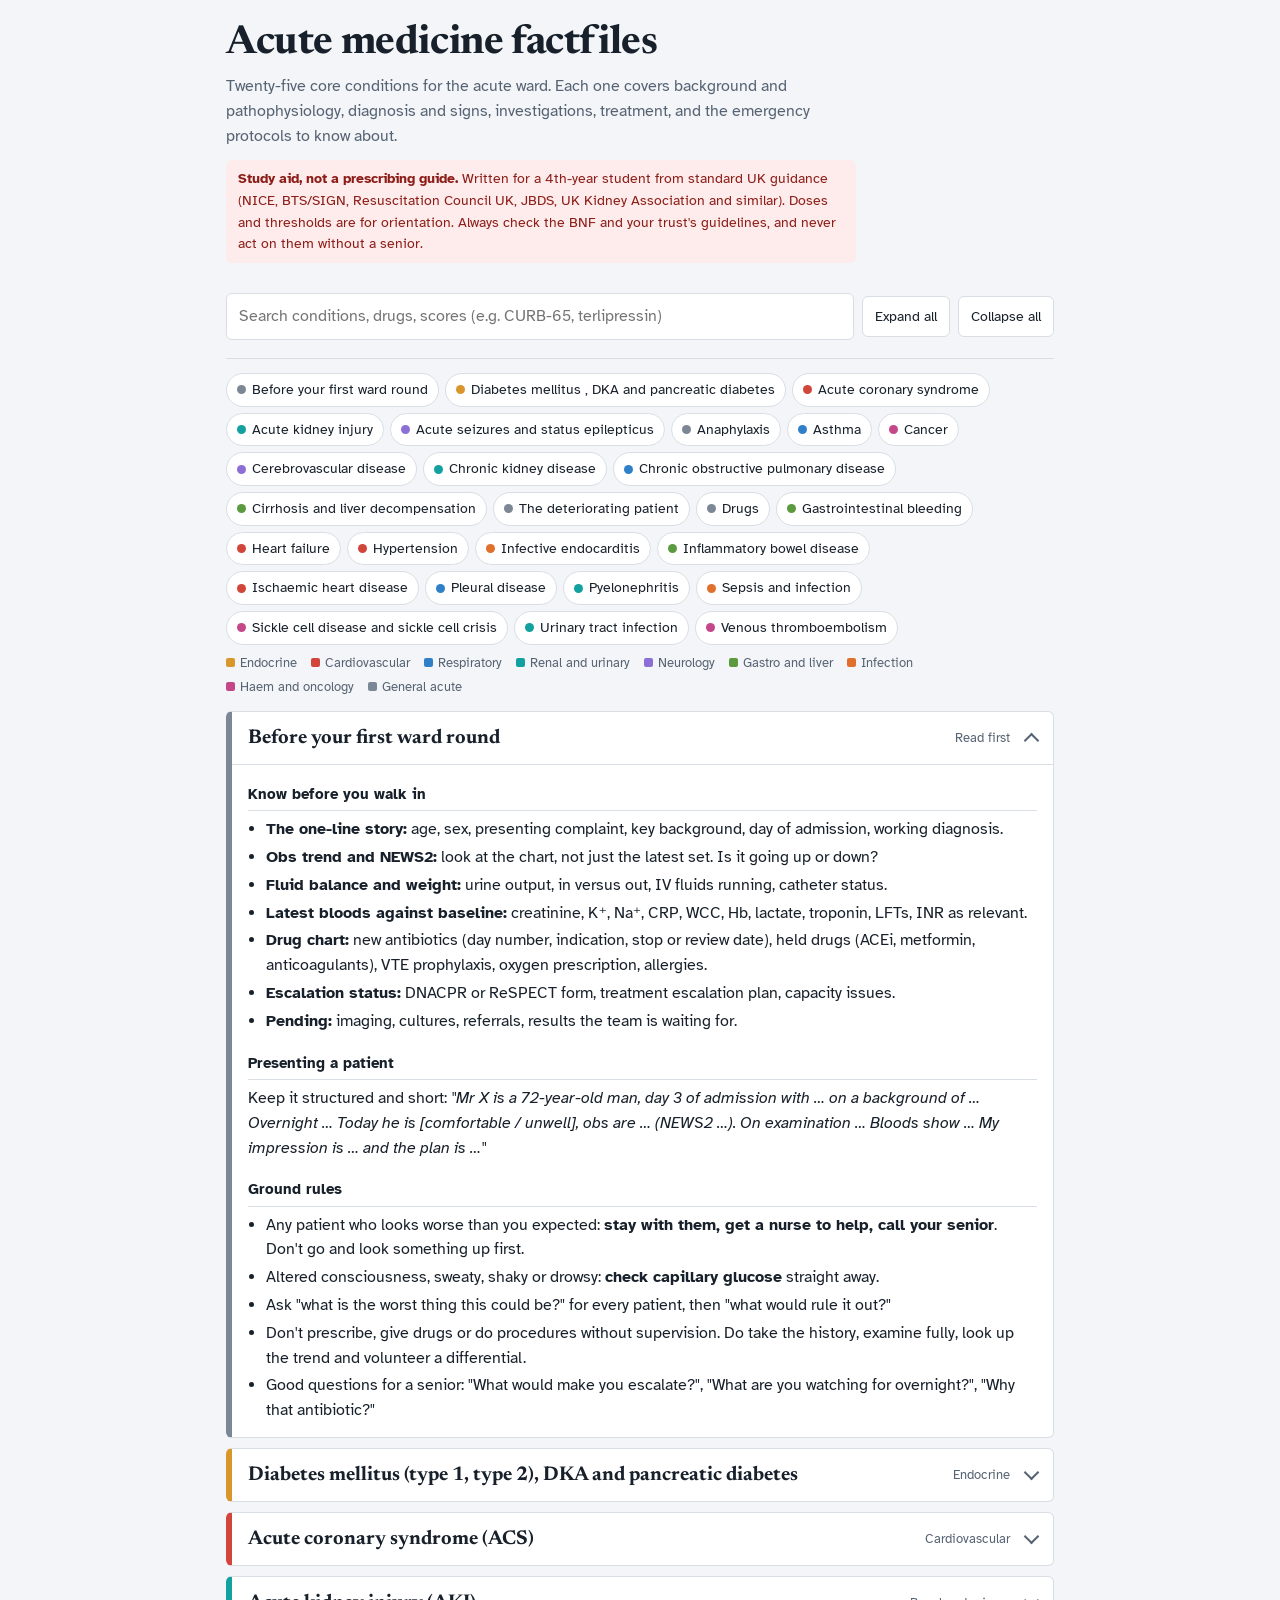
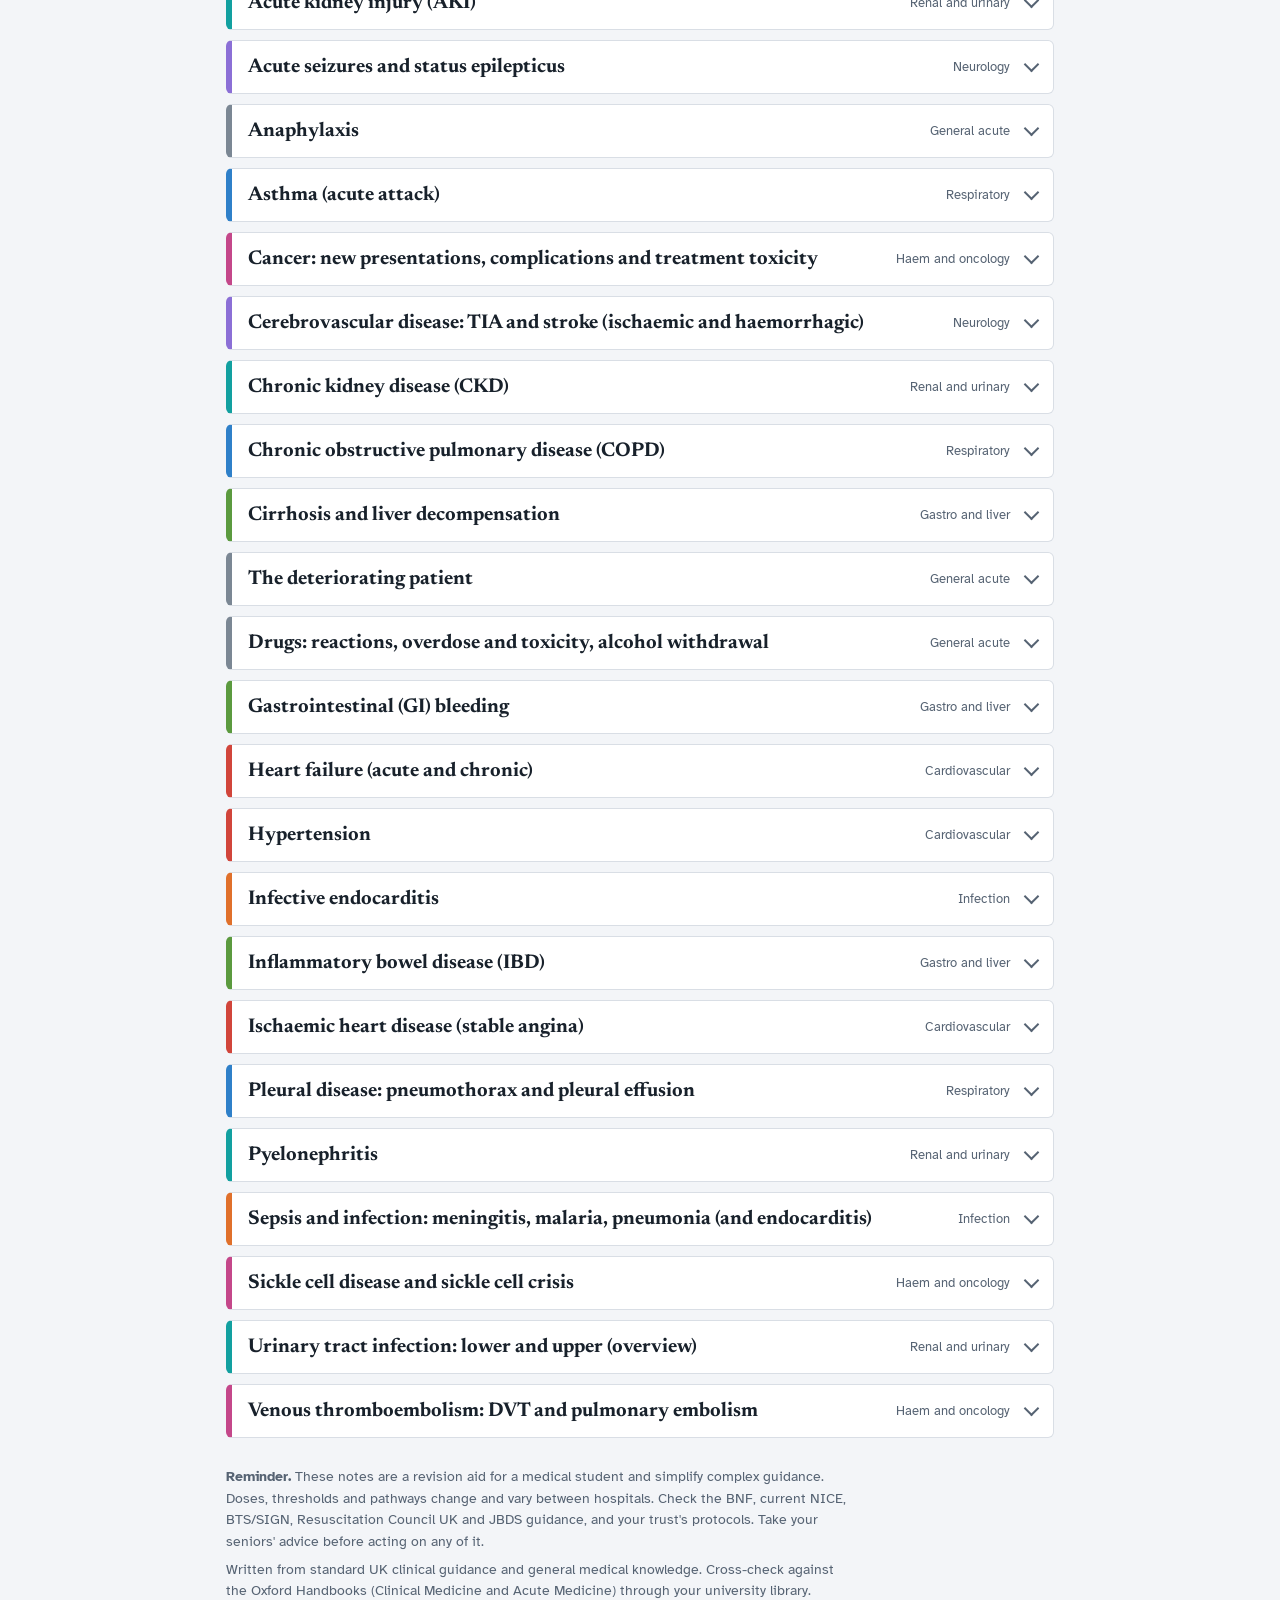
==== index.html @ 0c26d7c9 "Rename part1.html to index.html" ====
<!DOCTYPE html>
<html lang="en-GB">
<head>
<meta charset="utf-8">
<meta name="viewport" content="width=device-width, initial-scale=1, viewport-fit=cover">
<title>Acute medicine factfiles</title>
<link rel="stylesheet" href="https://fonts.googleapis.com/css2?family=Atkinson+Hyperlegible:ital,wght@0,400;0,700;1,400&family=Newsreader:opsz,wght@6..72,500;6..72,700&display=swap">
<style>
:root{
  --bg:#f3f5f8;--surface:#ffffff;--ink:#18212b;--muted:#566373;--line:#d9dee5;--accent:#1c5d99;
  --key-bg:#e9f1fa;--warn-bg:#fdeceb;--warn-ink:#8c1d18;--prot-bg:#fff3e0;--prot-line:#e3b05e;
  box-sizing:border-box;padding-top:env(safe-area-inset-top,0px);padding-bottom:env(safe-area-inset-bottom,0px);
}
@media (prefers-color-scheme: dark){
  :root:not([data-theme="light"]){
    --bg:#10161d;--surface:#18212b;--ink:#e6ebf1;--muted:#9aa8b8;--line:#2b3745;--accent:#7ab6ec;
    --key-bg:#17293b;--warn-bg:#3a1a19;--warn-ink:#f3b1ac;--prot-bg:#2f2515;--prot-line:#7a5a24;
  }
}
:root[data-theme="dark"]{
  --bg:#10161d;--surface:#18212b;--ink:#e6ebf1;--muted:#9aa8b8;--line:#2b3745;--accent:#7ab6ec;
  --key-bg:#17293b;--warn-bg:#3a1a19;--warn-ink:#f3b1ac;--prot-bg:#2f2515;--prot-line:#7a5a24;
}
html{scroll-padding-top:calc(env(safe-area-inset-top,0px) + 76px);height:100%}
*,*::before,*::after{box-sizing:inherit}
body{margin:0;min-height:100%;background:var(--bg);color:var(--ink);font-family:"Atkinson Hyperlegible",system-ui,-apple-system,"Segoe UI",Roboto,sans-serif;font-size:16px;line-height:1.55;-webkit-text-size-adjust:100%}
.wrap{max-width:860px;margin:0 auto;padding:0 16px 48px}
header.top{padding:22px 0 6px}
h1{font-family:Newsreader,Georgia,"Times New Roman",serif;font-weight:700;font-size:clamp(28px,6vw,40px);line-height:1.1;margin:0 0 8px;letter-spacing:-.01em}
.lede{color:var(--muted);margin:0 0 6px;max-width:62ch}
.disc{font-size:14px;background:var(--warn-bg);color:var(--warn-ink);border-radius:6px;padding:8px 12px;margin:12px 0 0;max-width:70ch}
.bar{position:sticky;top:env(safe-area-inset-top,0px);z-index:5;background:var(--bg);padding:10px 0;border-bottom:1px solid var(--line);margin-top:14px;display:flex;gap:8px;flex-wrap:wrap;align-items:center}
.bar input{flex:1 1 220px;min-width:0;font:inherit;padding:10px 12px;border:1px solid var(--line);border-radius:6px;background:var(--surface);color:var(--ink)}
.bar button{font:inherit;font-size:14px;padding:9px 12px;border:1px solid var(--line);border-radius:6px;background:var(--surface);color:var(--ink);cursor:pointer}
.bar button:hover{border-color:var(--accent)}
:focus-visible{outline:3px solid var(--accent);outline-offset:2px}
.count{font-size:13px;color:var(--muted);width:100%}
.index{display:flex;flex-wrap:wrap;gap:6px;margin:14px 0 8px}
.chip{display:inline-flex;align-items:center;gap:6px;font-size:14px;padding:5px 10px;border:1px solid var(--line);border-radius:999px;background:var(--surface);color:var(--ink);text-decoration:none}
.chip i{width:9px;height:9px;border-radius:50%;background:var(--c,#7b8794);flex:none}
.chip:hover{border-color:var(--c,#7b8794)}
.legend{display:flex;flex-wrap:wrap;gap:4px 14px;font-size:13px;color:var(--muted);margin:2px 0 14px}
.legend span{display:inline-flex;align-items:center;gap:5px}
.legend i{width:9px;height:9px;border-radius:2px;background:var(--c)}
.s-endo{--c:#d9962b}.s-cv{--c:#d1453b}.s-resp{--c:#2f80c9}.s-renal{--c:#12a0a0}.s-neuro{--c:#8b6fd6}.s-gi{--c:#5b9a3f}.s-inf{--c:#e0702b}.s-haem{--c:#c4478a}.s-gen{--c:#7b8794}
[hidden]{display:none!important}
details.cond{background:var(--surface);border:1px solid var(--line);border-left:6px solid var(--c,#7b8794);border-radius:6px;margin:10px 0}
details.cond>summary{cursor:pointer;list-style:none;display:flex;align-items:center;justify-content:space-between;gap:12px;padding:14px 16px}
details.cond>summary::-webkit-details-marker{display:none}
details.cond>summary::after{content:"";flex:none;width:9px;height:9px;border-right:2px solid var(--muted);border-bottom:2px solid var(--muted);transform:rotate(45deg);margin-left:4px;margin-top:-4px;transition:transform .15s}
details.cond[open]>summary::after{transform:rotate(-135deg);margin-top:4px}
.cn{font-family:Newsreader,Georgia,serif;font-weight:700;font-size:20px;line-height:1.2;flex:1}
.cs{font-size:13px;color:var(--muted);white-space:nowrap}
.cb{padding:0 16px 10px;border-top:1px solid var(--line)}
.cb h3{font-size:15px;font-weight:700;margin:18px 0 6px;padding-bottom:4px;border-bottom:1px solid var(--line)}
.cb h4{font-size:15px;font-weight:700;margin:14px 0 3px;color:var(--ink)}
.cb ul{margin:4px 0;padding-left:1.15em}
.cb li{margin:3px 0}
.cb p{margin:6px 0}
.k,.w{margin:8px 0;padding:8px 12px;border-radius:4px;font-size:15px}
.k{background:var(--key-bg);border-left:3px solid var(--accent)}
.w{background:var(--warn-bg);color:var(--warn-ink);border-left:3px solid var(--warn-ink)}
.k b,.w b{font-weight:700}
section.prot{background:var(--prot-bg);border:1px solid var(--prot-line);border-radius:6px;padding:2px 14px 10px;margin:18px 0 8px}
section.prot h3{margin-top:12px;border-bottom-color:var(--prot-line)}
.none{display:none;text-align:center;color:var(--muted);padding:30px 0}
footer{margin-top:28px;font-size:14px;color:var(--muted);max-width:70ch}
footer p{margin:6px 0}
@media (max-width:520px){.cs{display:none}.cn{font-size:18px}}
@media (prefers-reduced-motion:reduce){details.cond>summary::after{transition:none}}
@media print{.bar,.index,.legend{display:none}details.cond{break-inside:avoid-page}body{background:#fff;color:#000}}
</style>
</head>
<body>
<div class="wrap">
<header class="top">
  <h1>Acute medicine factfiles</h1>
  <p class="lede">Twenty-five core conditions for the acute ward. Each one covers background and pathophysiology, diagnosis and signs, investigations, treatment, and the emergency protocols to know about.</p>
  <p class="disc"><b>Study aid, not a prescribing guide.</b> Written for a 4th-year student from standard UK guidance (NICE, BTS/SIGN, Resuscitation Council UK, JBDS, UK Kidney Association and similar). Doses and thresholds are for orientation. Always check the BNF and your trust's guidelines, and never act on them without a senior.</p>
</header>

<div class="bar" role="search">
  <input id="q" type="search" placeholder="Search conditions, drugs, scores (e.g. CURB-65, terlipressin)" aria-label="Search factfiles">
  <button id="openAll" type="button">Expand all</button>
  <button id="closeAll" type="button">Collapse all</button>
  <div class="count" id="count" aria-live="polite"></div>
</div>

<nav class="index" id="index" aria-label="Jump to a condition"></nav>
<div class="legend" aria-hidden="true">
  <span class="s-endo"><i></i>Endocrine</span><span class="s-cv"><i></i>Cardiovascular</span><span class="s-resp"><i></i>Respiratory</span><span class="s-renal"><i></i>Renal and urinary</span><span class="s-neuro"><i></i>Neurology</span><span class="s-gi"><i></i>Gastro and liver</span><span class="s-inf"><i></i>Infection</span><span class="s-haem"><i></i>Haem and oncology</span><span class="s-gen"><i></i>General acute</span>
</div>

<main id="main">

<!-- ============ WARD ROUND ESSENTIALS ============ -->
<details class="cond s-gen" id="essentials" open>
<summary><span class="cn">Before your first ward round</span><span class="cs">Read first</span></summary>
<div class="cb">
<h3>Know before you walk in</h3>
<ul>
<li><b>The one-line story:</b> age, sex, presenting complaint, key background, day of admission, working diagnosis.</li>
<li><b>Obs trend and NEWS2:</b> look at the chart, not just the latest set. Is it going up or down?</li>
<li><b>Fluid balance and weight:</b> urine output, in versus out, IV fluids running, catheter status.</li>
<li><b>Latest bloods against baseline:</b> creatinine, K⁺, Na⁺, CRP, WCC, Hb, lactate, troponin, LFTs, INR as relevant.</li>
<li><b>Drug chart:</b> new antibiotics (day number, indication, stop or review date), held drugs (ACEi, metformin, anticoagulants), VTE prophylaxis, oxygen prescription, allergies.</li>
<li><b>Escalation status:</b> DNACPR or ReSPECT form, treatment escalation plan, capacity issues.</li>
<li><b>Pending:</b> imaging, cultures, referrals, results the team is waiting for.</li>
</ul>
<h3>Presenting a patient</h3>
<p>Keep it structured and short: <i>"Mr X is a 72-year-old man, day 3 of admission with … on a background of … Overnight … Today he is [comfortable / unwell], obs are … (NEWS2 …). On examination … Bloods show … My impression is … and the plan is …"</i></p>
<h3>Ground rules</h3>
<ul>
<li>Any patient who looks worse than you expected: <b>stay with them, get a nurse to help, call your senior</b>. Don't go and look something up first.</li>
<li>Altered consciousness, sweaty, shaky or drowsy: <b>check capillary glucose</b> straight away.</li>
<li>Ask "what is the worst thing this could be?" for every patient, then "what would rule it out?"</li>
<li>Don't prescribe, give drugs or do procedures without supervision. Do take the history, examine fully, look up the trend and volunteer a differential.</li>
<li>Good questions for a senior: "What would make you escalate?", "What are you watching for overnight?", "Why that antibiotic?"</li>
</ul>
</div>
</details>

<!-- ============ 1. DIABETES ============ -->
<details class="cond s-endo" id="diabetes" data-k="type 1 type 2 dka hhs hypoglycaemia pancreatic type 3c insulin ketones">
<summary><span class="cn">Diabetes mellitus (type 1, type 2), DKA and pancreatic diabetes</span><span class="cs">Endocrine</span></summary>
<div class="cb">

<section>
<h3>Background and pathophysiology</h3>
<ul>
<li><b>Type 1 (T1DM):</b> autoimmune destruction of pancreatic β-cells (anti-GAD, IA-2, ZnT8 antibodies) leading to absolute insulin deficiency. Usually younger, lean, rapid onset. Needs insulin for life. Without insulin, unrestrained lipolysis leads to ketogenesis.</li>
<li><b>Type 2 (T2DM):</b> insulin resistance plus progressive relative β-cell failure. Risk factors: obesity, age, family history, South Asian, Black African-Caribbean and Middle Eastern ethnicity, gestational diabetes, PCOS.</li>
<li><b>Pancreatic (type 3c) diabetes:</b> loss of islet cells after chronic pancreatitis, pancreatic cancer or pancreatectomy, cystic fibrosis, haemochromatosis. Both <b>insulin and glucagon</b> are lost, so it is brittle with a high risk of hypoglycaemia. Exocrine failure is common (steatorrhoea, weight loss, needs pancreatic enzyme replacement such as Creon).</li>
<li>Other causes: steroids, Cushing's, acromegaly, thiazides, antipsychotics, checkpoint inhibitors (autoimmune diabetes and DKA).</li>
<li><b>DKA:</b> insulin deficiency with counter-regulatory hormone excess leads to hyperglycaemia, ketone production, osmotic diuresis, dehydration and metabolic acidosis. Total body K⁺ is depleted even if the measured K⁺ is normal or high.</li>
<li><b>HHS:</b> severe hyperglycaemia and dehydration with enough insulin to suppress ketosis. Older T2DM patients, developing over days, high mortality.</li>
<li>Complications: micro- (retinopathy, nephropathy, neuropathy) and macrovascular (IHD, stroke, PAD). Diabetic foot disease is a major cause of admission.</li>
</ul>
</section>

<section>
<h3>Diagnosis and clinical signs</h3>
<div class="k"><b>Diagnostic criteria:</b> symptoms plus random glucose ≥11.1 mmol/L, or fasting ≥7.0, or HbA1c ≥48 mmol/mol (6.5%). If asymptomatic, confirm with a second test. HbA1c is unreliable with anaemia, haemoglobinopathy, recent transfusion, pancreatic disease and rapid-onset T1DM.</div>
<ul>
<li>Classic symptoms: polyuria, polydipsia, weight loss, fatigue, blurred vision, recurrent infections (thrush, skin).</li>
<li><b>DKA:</b> vomiting, abdominal pain (can mimic an acute abdomen), Kussmaul breathing (deep, rapid), acetone breath, dehydration (dry mucosa, tachycardia, hypotension), drowsiness. Precipitants: infection, missed insulin, new diagnosis, MI, pancreatitis, steroids, <b>SGLT2 inhibitors (euglycaemic DKA, glucose may be under 14)</b>.</li>
<li><b>DKA diagnosis (JBDS):</b> all three of glucose &gt;11 mmol/L or known diabetes, ketones ≥3.0 mmol/L (or urine ketones 2+), and venous pH &lt;7.3 or bicarbonate &lt;15 mmol/L.</li>
<li><b>Severe DKA</b> (needs senior or critical care input): ketones &gt;6, pH &lt;7.0, bicarbonate &lt;5, K⁺ &lt;3.5, GCS &lt;12, SBP &lt;90, HR &gt;100 or &lt;60, anion gap &gt;16.</li>
<li><b>HHS:</b> glucose ≥30 mmol/L, osmolality ≥320 mosm/kg, hypovolaemia, ketones &lt;3, pH &gt;7.3 and bicarbonate &gt;15.</li>
<li><b>Hypoglycaemia:</b> glucose &lt;4 mmol/L. Sweating, tremor, palpitations, hunger, confusion, seizure, coma. Ask about sulfonylureas and insulin, missed meals, alcohol, renal failure.</li>
</ul>
</section>

<section>
<h3>Investigations</h3>
<ul>
<li>Capillary glucose <b>and</b> capillary ketones (beta-hydroxybutyrate).</li>
<li><b>Venous blood gas:</b> pH, bicarbonate, K⁺, lactate. Calculate the anion gap: (Na⁺ + K⁺) − (Cl⁻ + HCO₃⁻).</li>
<li>U&amp;E (AKI is common), plasma osmolality, FBC, CRP, blood and urine cultures, urinalysis, CXR.</li>
<li>ECG (hypo- or hyperkalaemia, MI as the trigger), troponin, lipase or amylase if abdominal pain, pregnancy test.</li>
<li>HbA1c, lipids, urine ACR, foot check, retinal screening status once well.</li>
<li>New T1DM: islet autoantibodies and C-peptide if the type is unclear. Pancreatic diabetes: CT or MRI pancreas, faecal elastase.</li>
</ul>
</section>

<section>
<h3>Treatment</h3>
<h4>DKA (JBDS 2021 principles, follow the local integrated care pathway)</h4>
<ul>
<li><b>Fluids:</b> 0.9% NaCl 1 L over 1 h (500 mL bolus first if SBP &lt;90, and think sepsis or another cause). Then 1 L over 2 h twice, 1 L over 4 h twice, 1 L over 6 h. Add K⁺ per the potassium rule below and adjust for heart failure, the elderly and the young.</li>
<li><b>Fixed-rate IV insulin infusion (FRIII) 0.1 units/kg/h</b>, started at the same time as fluids. Continue the patient's long-acting (basal) insulin alongside it.</li>
<li><b>Potassium:</b> K⁺ &gt;5.5: none. 3.5–5.5: 40 mmol/L in each bag. &lt;3.5: senior review and extra K⁺ (insulin will drop it further).</li>
<li>Add <b>10% glucose at 125 mL/h</b> when glucose &lt;14 mmol/L and continue insulin.</li>
<li>Monitor hourly capillary glucose and ketones, VBG at 60 min, 2 h, then 2-hourly. <b>Targets:</b> ketones fall ≥0.5 mmol/L/h, bicarbonate rise ≥3 mmol/L/h, glucose fall ≥3 mmol/L/h. If not met, check the insulin pump, cannula and fluids, and consider raising the insulin rate.</li>
<li><b>Resolved when</b> ketones &lt;0.6 and pH &gt;7.3. Then switch to subcutaneous insulin when eating and drinking (stop the infusion 30–60 min after the first SC dose).</li>
<li>Bicarbonate is not routinely given. Give LMWH prophylaxis. Treat the trigger. Diabetes specialist team review before discharge. Stop SGLT2 inhibitors.</li>
<li><b>Complications:</b> hypokalaemia, hypoglycaemia, cerebral oedema (mainly children and young people), ARDS, VTE, fluid overload.</li>
</ul>
<h4>HHS</h4>
<ul>
<li>Slow and careful. IV 0.9% NaCl to restore volume, aiming for a glucose fall of ≤5 mmol/L/h and Na⁺ fall not too rapid (cerebral oedema and osmotic demyelination risk).</li>
<li>Start low-dose FRIII (0.05 units/kg/h) only if glucose is not falling with fluids, or if ketonaemia is present.</li>
<li><b>LMWH for everyone</b> (high thrombosis risk). Daily foot check. Treat precipitants (infection, MI, stroke).</li>
</ul>
<h4>Hypoglycaemia</h4>
<ul>
<li>Conscious and able to swallow: 15–20 g fast-acting carbohydrate (150–200 mL fruit juice, glucose tablets), recheck in 10–15 min and repeat, then a long-acting carbohydrate snack.</li>
<li>Unconscious or unable to swallow: <b>IV 10% glucose 150–200 mL over 15 min</b> (or 20% glucose 75–100 mL), or <b>IM glucagon 1 mg</b> if no IV access. Glucagon works poorly in alcohol excess, liver disease and starvation, and after sulfonylureas.</li>
<li>Sulfonylurea hypoglycaemia can recur for days. Observe and consider octreotide with specialist advice.</li>
</ul>
<h4>Chronic and inpatient management</h4>
<ul>
<li><b>T1DM:</b> basal-bolus insulin. <b>T2DM:</b> metformin first line, then add SGLT2 inhibitor (especially with CVD, HF or CKD), DPP-4 inhibitor, GLP-1 agonist, sulfonylurea or pioglitazone. Cardiorenal-protective agents are prioritised.</li>
<li><b>Never omit basal insulin in T1DM inpatients.</b> If nil by mouth or unwell, use a variable-rate IV insulin infusion (VRIII) with glucose and K⁺.</li>
<li>Hold metformin in AKI, sepsis and after IV contrast (lactic acidosis risk). Sick-day rules: stop SGLT2i, metformin, ACEi/ARB and diuretics when acutely unwell and dehydrated.</li>
<li><b>Pancreatic diabetes:</b> low-dose insulin with caution, pancreatic enzyme replacement, and avoid alcohol.</li>
</ul>
</section>

<section class="prot">
<h3>Emergency protocols and red flags</h3>
<ul>
<li><b>JBDS DKA guideline</b> (adults) and the local DKA integrated care pathway. <b>JBDS HHS</b> and <b>hypoglycaemia</b> guidelines. <b>VRIII</b> pathway for surgical and NBM patients.</li>
<li>ABCDE assessment, NEWS2 and Sepsis Six if infection is the trigger.</li>
<li>Escalate: severe DKA, GCS &lt;12, K⁺ outside 3.5–5.5 on presentation, pregnancy, HHS, or failure to respond (refer to critical care or the diabetes team).</li>
<li>Newly diagnosed T1DM or any DKA needs a diabetes specialist team referral before discharge.</li>
<li>DVLA: hypoglycaemia awareness and insulin treatment have driving implications.</li>
</ul>
</section>

</div>
</details>

<!-- ============ 2. ACS ============ -->
<details class="cond s-cv" id="acs" data-k="stemi nstemi unstable angina troponin ecg pci fibrinolysis grace">
<summary><span class="cn">Acute coronary syndrome (ACS)</span><span class="cs">Cardiovascular</span></summary>
<div class="cb">

<section>
<h3>Background and pathophysiology</h3>
<ul>
<li>Umbrella term for <b>STEMI</b>, <b>NSTEMI</b> and <b>unstable angina</b>. Usually atherosclerotic plaque rupture or erosion with platelet aggregation and thrombus (type 1 MI). Type 2 MI is supply–demand mismatch (sepsis, anaemia, tachyarrhythmia, hypotension).</li>
<li>STEMI: complete coronary occlusion causing transmural infarction. NSTEMI: partial or transient occlusion, troponin rises. Unstable angina: ischaemia without troponin rise.</li>
<li>Risk factors: smoking, hypertension, diabetes, hyperlipidaemia, family history, CKD, obesity, cocaine (spasm and thrombosis).</li>
</ul>
</section>

<section>
<h3>Diagnosis and clinical signs</h3>
<ul>
<li>Central, crushing or heavy chest pain, lasting &gt;20 min, radiating to jaw or left arm, with sweating, nausea and breathlessness. <b>Atypical or silent presentations</b> are common in older people, women and diabetics (dyspnoea, fatigue, epigastric pain, syncope).</li>
<li>Signs: pallor, sweating, tachy- or bradycardia, new murmur (papillary muscle rupture, mitral regurgitation), S3, crackles (heart failure), hypotension and cool peripheries (cardiogenic shock).</li>
<li><b>STEMI on ECG:</b> new ST elevation at the J point in two contiguous leads (roughly ≥1 mm in most leads, ≥2 mm in V2–V3 in men ≥40, ≥1.5 mm in V2–V3 in women). Posterior MI: ST depression V1–V3 with tall R waves, confirm with V7–V9. Also consider hyperacute T waves, de Winter and Wellens patterns.</li>
<li><b>NSTEMI/UA:</b> ST depression, T-wave inversion or a normal ECG. Diagnosis by a rise and fall in high-sensitivity troponin above the 99th percentile.</li>
<li>Territories: II, III, aVF = inferior (RCA, may involve right ventricle, check V4R); V1–V4 = anterior (LAD); I, aVL, V5–V6 = lateral (LAD or circumflex).</li>
<li>Differentials: PE, aortic dissection, pericarditis, myocarditis, pneumothorax, oesophageal spasm or reflux, Takotsubo, musculoskeletal.</li>
</ul>
</section>

<section>
<h3>Investigations</h3>
<ul>
<li><b>12-lead ECG within 10 minutes</b> of arrival, repeat if pain recurs or changes.</li>
<li><b>High-sensitivity troponin</b> on arrival and repeat per local pathway (NICE: at 3 h, or a rapid 0/1–3 h algorithm). A very low value at presentation more than 3 h after pain onset can rule out MI. Troponin can be raised in PE, sepsis, renal failure, myocarditis and HF, so interpret in context.</li>
<li>FBC, U&amp;E, glucose, HbA1c, lipids, LFTs, coagulation, CRP, TFTs as indicated.</li>
<li>CXR (heart failure, alternative causes), bedside <b>echocardiogram</b> (wall motion, LVEF, mechanical complications).</li>
<li>Risk score: <b>GRACE</b> (6-month mortality &gt;3% is higher risk). TIMI is an alternative. Assess bleeding risk (ORBIT, CRUSADE).</li>
<li>Coronary angiography ± PCI or CABG.</li>
</ul>
</section>

<section>
<h3>Treatment</h3>
<ul>
<li>Immediate: resuscitation area, monitoring, IV access, <b>aspirin 300 mg</b> chewed. Oxygen only if SpO₂ &lt;94% (target 94–98%). Sublingual or IV <b>GTN</b> for ongoing pain (avoid if hypotensive, right ventricular infarct, or recent PDE-5 inhibitor). IV opioid only for severe pain (may slow absorption of oral antiplatelets).</li>
<li><b>STEMI:</b> emergency reperfusion. <b>Primary PCI</b> if presenting within 12 h and PCI can be delivered within 120 minutes of the time fibrinolysis could have been given. Second antiplatelet (ticagrelor 180 mg, prasugrel or clopidogrel) plus heparin. If PCI cannot be achieved in time: <b>fibrinolysis</b> (e.g. tenecteplase) with an antithrombin, repeat ECG at 60–90 min, rescue PCI if ST elevation has not resolved by ≥50%.</li>
<li><b>NSTEMI/UA:</b> aspirin 300 mg, ticagrelor 180 mg (clopidogrel if high bleeding risk or on an anticoagulant), <b>fondaparinux 2.5 mg SC daily</b> (UFH if angiography imminent or eGFR &lt;20). Angiography within 24–72 h based on risk (immediate if haemodynamically unstable, refractory pain, life-threatening arrhythmia).</li>
<li><b>Secondary prevention:</b> dual antiplatelets for up to 12 months, β-blocker, ACE inhibitor (or ARB), high-intensity statin (atorvastatin 80 mg), MRA if LVEF ≤40% with HF or diabetes, cardiac rehabilitation, smoking cessation, glycaemic and BP control.</li>
<li><b>Complications:</b> VF/VT, AV block (inferior MI), acute heart failure and cardiogenic shock, papillary muscle rupture, VSD, free-wall rupture, pericarditis and Dressler's syndrome, LV aneurysm and thrombus.</li>
<li>Driving (DVLA, car): 1 week if treated by successful angioplasty, otherwise 4 weeks. Check the current rules.</li>
</ul>
</section>

<section class="prot">
<h3>Emergency protocols and red flags</h3>
<ul>
<li><b>Local STEMI pathway</b> (call the cath lab or primary PCI centre early). <b>NSTEMI/ACS pathway</b> (NICE CG95 / NG185).</li>
<li><b>ALS algorithm</b> for VF/VT or cardiac arrest. <b>Bradycardia</b> and <b>tachycardia</b> algorithms for arrhythmia complications. Consider temporary pacing in high-grade AV block.</li>
<li><b>Cardiogenic shock:</b> urgent senior and critical care input, echo, consider mechanical support.</li>
<li>New hypotension or a new murmur after MI: think mechanical complication, urgent echo and cardiothoracic referral.</li>
</ul>
</section>

</div>
</details>

<!-- ============ 3. AKI ============ -->
<details class="cond s-renal" id="aki" data-k="acute kidney injury kdigo hyperkalaemia atn rrt dialysis creatinine oliguria">
<summary><span class="cn">Acute kidney injury (AKI)</span><span class="cs">Renal and urinary</span></summary>
<div class="cb">

<section>
<h3>Background and pathophysiology</h3>
<div class="k"><b>KDIGO definition:</b> creatinine rise ≥26 µmol/L within 48 h, or ≥1.5× baseline within 7 days, or urine output &lt;0.5 mL/kg/h for &gt;6 h. Stage 1 = 1.5–1.9× baseline, stage 2 = 2–2.9×, stage 3 = ≥3× or creatinine &gt;354 µmol/L or need for RRT.</div>
<ul>
<li><b>Pre-renal (most common):</b> hypovolaemia (bleeding, GI losses, poor intake), sepsis, heart failure, liver failure (hepatorenal), drugs reducing renal perfusion (NSAIDs, ACEi/ARB, diuretics).</li>
<li><b>Intrinsic:</b> acute tubular necrosis (prolonged ischaemia or toxins: aminoglycosides, contrast), acute interstitial nephritis (PPIs, antibiotics, NSAIDs), glomerulonephritis and vasculitis, rhabdomyolysis, myeloma, haemolytic uraemic syndrome.</li>
<li><b>Post-renal:</b> obstruction (BPH, stones, pelvic or bladder tumour, blocked catheter, retroperitoneal fibrosis).</li>
<li>Unresolved pre-renal injury becomes ATN. Risk factors: age, CKD, diabetes, heart failure, liver disease, nephrotoxic drugs.</li>
</ul>
</section>

<section>
<h3>Diagnosis and clinical signs</h3>
<ul>
<li>Often asymptomatic, picked up on bloods (and the hospital AKI e-alert). Ask about fluid intake, vomiting or diarrhoea, urine output, LUTS, new drugs (NSAIDs, antibiotics, contrast), rash, joint pain, haematuria.</li>
<li><b>Volume status:</b> postural drop, dry mucosa, reduced skin turgor, low JVP, tachycardia (hypovolaemia) versus raised JVP, oedema, crackles (overload).</li>
<li>Palpable bladder or enlarged prostate (obstruction). Rash, purpura, arthritis (vasculitis or SLE). Uraemic signs: pericardial rub, asterixis, confusion, nausea, pruritus.</li>
<li>Check for sepsis and consider hepatorenal syndrome in a patient with cirrhosis.</li>
</ul>
</section>

<section>
<h3>Investigations</h3>
<ul>
<li><b>U&amp;E and creatinine</b> compared with baseline, K⁺, bicarbonate, urea. VBG (acidosis, lactate, K⁺). <b>ECG</b> if K⁺ is raised.</li>
<li><b>Urine dipstick</b> (blood and protein suggest glomerular disease; leucocytes and nitrites suggest infection), urine ACR or PCR, urine microscopy if intrinsic disease is suspected.</li>
<li><b>Bladder scan</b> or catheterise if retention is suspected. <b>Renal ultrasound within 24 h</b> if no clear cause or obstruction suspected (urgently, within 6 h, if pyonephrosis or an obstructed infected system is suspected).</li>
<li>FBC, CRP, LFTs, Ca²⁺, CK (rhabdomyolysis), blood cultures if septic.</li>
<li>If intrinsic disease is suspected: ANCA, anti-GBM, ANA, dsDNA, complement, immunoglobulins with serum protein electrophoresis and free light chains (myeloma), hepatitis B/C, HIV. Renal biopsy is decided by nephrology.</li>
</ul>
</section>

<section>
<h3>Treatment</h3>
<ul>
<li><b>Treat the cause.</b> Assess fluid status carefully. If hypovolaemic: IV balanced crystalloid bolus (250–500 mL over 15 min), then reassess; don't overload. If overloaded: diuretics ± escalate.</li>
<li><b>Stop or hold nephrotoxic and renally cleared drugs:</b> NSAIDs, ACEi/ARB, diuretics, metformin, aminoglycosides, and review doses of others. Avoid IV contrast unless essential.</li>
<li>Strict fluid balance, daily weights, catheter if hourly urine output needs monitoring. Treat sepsis. Relieve obstruction (urethral catheter, nephrostomy, ureteric stent).</li>
<li><b>Hyperkalaemia</b> (UK Kidney Association principles; K⁺ 5.5–5.9 mild, 6.0–6.4 moderate, ≥6.5 severe):
  <ul>
  <li>If ECG changes (peaked T waves, flattened P, prolonged PR, wide QRS, sine wave): <b>IV calcium</b> (10% calcium gluconate 30 mL, or 10% calcium chloride 10 mL, over 5–10 min), repeat if ECG changes persist.</li>
  <li><b>10 units short-acting insulin with 25 g glucose</b> IV over 15 min (monitor glucose for 6 h). Nebulised <b>salbutamol 10–20 mg</b>.</li>
  <li>Potassium binder (sodium zirconium cyclosilicate 10 g TDS for up to 48 h). Stop K⁺-raising drugs. Dialysis if refractory.</li>
  </ul>
</li>
<li><b>Indications for urgent renal replacement therapy:</b> refractory hyperkalaemia, refractory pulmonary oedema, severe metabolic acidosis (pH &lt;7.1), uraemic complications (pericarditis, encephalopathy), certain toxins.</li>
<li><b>Specific causes:</b> vasculitis or GN (steroids and immunosuppression via nephrology), AIN (stop the drug, steroids), rhabdomyolysis (aggressive IV fluids), myeloma.</li>
<li>Refer to nephrology for stage 3 AKI, suspected intrinsic renal disease, hyperkalaemia refractory to treatment, or failure to respond. Follow up creatinine after discharge (risk of CKD).</li>
</ul>
</section>

<section class="prot">
<h3>Emergency protocols and red flags</h3>
<ul>
<li><b>Hyperkalaemia protocol</b> (UK Kidney Association / local guideline). <b>NICE NG148</b> (AKI) and the "Think Kidneys" AKI care bundle.</li>
<li><b>Sepsis Six</b> if sepsis is present (see the sepsis factfile). <b>Pulmonary oedema</b> pathway for overload.</li>
<li><b>Urgent decompression</b> for an infected obstructed system. <b>Sick-day rules</b> and medicines review at discharge.</li>
</ul>
</section>

</div>
</details>

<!-- ============ 4. SEIZURES ============ -->
<details class="cond s-neuro" id="seizures" data-k="status epilepticus lorazepam levetiracetam epilepsy first seizure convulsion">
<summary><span class="cn">Acute seizures and status epilepticus</span><span class="cs">Neurology</span></summary>
<div class="cb">

<section>
<h3>Background and pathophysiology</h3>
<ul>
<li>A seizure is a transient episode of abnormal, excessive or synchronous neuronal activity. Imbalance between excitation (glutamate) and inhibition (GABA).</li>
<li><b>Provoked (acute symptomatic):</b> hypoglycaemia, hyponatraemia, hypocalcaemia, hypomagnesaemia, alcohol or benzodiazepine withdrawal, drugs (tramadol, TCAs, bupropion, cocaine), CNS infection, stroke, head injury, tumour, eclampsia, hypoxia.</li>
<li><b>Unprovoked:</b> epilepsy (two unprovoked seizures more than 24 h apart, or one with a high recurrence risk). Sub-therapeutic anti-seizure medication or missed doses is a common trigger.</li>
<li><b>Status epilepticus:</b> a seizure lasting ≥5 minutes, or two or more seizures without recovery of consciousness between them. Neuronal damage worsens with duration; it is a medical emergency.</li>
</ul>
</section>

<section>
<h3>Diagnosis and clinical signs</h3>
<ul>
<li>A <b>witness history</b> is the most important part. Ask about aura, onset (focal versus generalised), tongue biting (lateral), incontinence, duration, post-ictal state, and Todd's paresis.</li>
<li><b>Generalised tonic-clonic:</b> loss of consciousness, tonic then clonic phases, post-ictal confusion for minutes to hours. <b>Focal:</b> preserved or impaired awareness with focal motor, sensory or automatism features.</li>
<li><b>Convulsive syncope</b> is brief (seconds) with a clear trigger (standing, pain), pallor and rapid recovery. <b>Functional (dissociative) seizures</b> may show eye closure, side-to-side head movement, long duration and rapid recovery, without a raised prolactin or lactate.</li>
<li>Examine for focal neurology, meningism, head injury, signs of alcohol excess, and check pupils and glucose.</li>
</ul>
</section>

<section>
<h3>Investigations</h3>
<ul>
<li><b>Capillary glucose immediately.</b> U&amp;E, Na⁺, Ca²⁺, Mg²⁺, LFTs, FBC, CRP, VBG (lactate is raised transiently after a tonic-clonic seizure), CK, alcohol level and toxicology, pregnancy test, anti-seizure drug levels where relevant.</li>
<li><b>ECG</b> in every first seizure (long QT, arrhythmic syncope).</li>
<li><b>CT head</b> if new focal deficit, head injury, anticoagulation, immunosuppression, persistent altered consciousness, or first seizure in adulthood with red flags. <b>LP</b> if meningitis or encephalitis suspected (after CT if indicated).</li>
<li><b>EEG and MRI</b> are usually arranged by neurology, within 72 h if status or in hospital as indicated.</li>
</ul>
</section>

<section>
<h3>Treatment</h3>
<ul>
<li><b>First aid:</b> note the time, protect from injury, nothing in the mouth, recovery position after convulsions stop, oxygen (high flow) and monitoring, check glucose, gain IV access.</li>
<li><b>Status epilepticus (seizure ≥5 min):</b> first-line <b>IV lorazepam 4 mg</b> (0.1 mg/kg), repeat once after 10 min if still seizing. If no IV access: <b>buccal midazolam 10 mg</b> (or IM midazolam) or <b>rectal diazepam 10 mg</b>.</li>
<li><b>Second line</b> (if seizing 20 min after starting first-line): <b>levetiracetam 60 mg/kg IV</b> (max 4.5 g) over 10 min, or <b>phenytoin 20 mg/kg IV</b> (max 2 g, ≤50 mg/min with ECG and BP monitoring), or <b>sodium valproate 40 mg/kg IV</b> (max 3 g, avoid in women of childbearing potential).</li>
<li><b>Refractory status:</b> ICU, general anaesthesia (propofol, midazolam or thiopentone) with EEG monitoring.</li>
<li>Correct causes: <b>10% glucose</b> for hypoglycaemia, <b>IV thiamine (Pabrinex)</b> in alcohol misuse, electrolyte correction, <b>magnesium sulfate 4 g IV over 5–10 min then infusion for eclampsia</b>, antibiotics and aciclovir if CNS infection suspected.</li>
<li><b>First seizure</b> that has resolved: no routine anti-seizure drug started in the ward. Refer to a first-seizure clinic (neurology within 2 weeks). Counsel on driving (DVLA: usually 6 months off after a first unprovoked seizure, 12 months for epilepsy), bathing, heights and water.</li>
</ul>
</section>

<section class="prot">
<h3>Emergency protocols and red flags</h3>
<ul>
<li><b>Status epilepticus algorithm</b> (local and NICE guidance). <b>ABCDE</b> and NEWS2. Escalate to critical care early if not responding to second-line drugs.</li>
<li><b>Eclampsia:</b> magnesium sulfate, obstetric emergency team.</li>
<li>Head injury, anticoagulation, or a fever or meningism with seizure: image and treat as CNS infection until proven otherwise (see the sepsis factfile).</li>
<li>Alcohol-related seizures: see the drugs factfile. Safeguarding and capacity considerations where relevant.</li>
</ul>
</section>

</div>
</details>

<!-- ============ 5. ANAPHYLAXIS ============ -->
<details class="cond s-gen" id="anaphylaxis" data-k="adrenaline epinephrine allergy tryptase angioedema epipen">
<summary><span class="cn">Anaphylaxis</span><span class="cs">General acute</span></summary>
<div class="cb">

<section>
<h3>Background and pathophysiology</h3>
<ul>
<li>Severe, life-threatening systemic hypersensitivity reaction. Usually <b>IgE-mediated</b>: allergen cross-links IgE on mast cells and basophils, releasing histamine, tryptase and leukotrienes. Results in vasodilation, capillary leak, bronchospasm and laryngeal oedema.</li>
<li>Non-IgE mechanisms (direct mast-cell activation) occur with NSAIDs, opioids, IV contrast and some neuromuscular blockers.</li>
<li><b>Triggers:</b> food (nuts, shellfish, milk, egg), drugs (β-lactams, NSAIDs, neuromuscular blockers, chlorhexidine, contrast), venom (wasp, bee), latex. Around 1 in 3 have no identified trigger. Higher risk with asthma, mastocytosis, β-blockers or ACEi, and exercise or alcohol as co-factors.</li>
</ul>
</section>

<section>
<h3>Diagnosis and clinical signs</h3>
<div class="k"><b>Likely anaphylaxis when all are present:</b> sudden onset and rapid progression, life-threatening airway and/or breathing and/or circulation problems, <b>and</b> skin or mucosal changes (flushing, urticaria, angioedema). Skin changes can be absent in up to 20% and may not appear until after BP falls.</div>
<ul>
<li><b>A:</b> hoarse voice, stridor, throat tightness, swollen tongue or lips. <b>B:</b> wheeze, breathlessness, cyanosis, hypoxia. <b>C:</b> tachycardia, hypotension, pallor, collapse. <b>D:</b> confusion, agitation, sense of doom, reduced consciousness.</li>
<li>Also GI symptoms (vomiting, cramps, diarrhoea). Exposure to a known trigger in the previous minutes to hours.</li>
<li>Differentials: vasovagal syncope, panic attack, asthma, hereditary angioedema (no urticaria, no response to adrenaline), septic or cardiogenic shock, PE.</li>
</ul>
</section>

<section>
<h3>Investigations</h3>
<ul>
<li><b>Do not delay treatment for tests.</b> Anaphylaxis is a clinical diagnosis.</li>
<li><b>Mast cell tryptase:</b> first sample as soon as possible, second <b>1–2 h after onset</b> (no later than 4 h), third at ≥24 h (baseline, or at follow-up). A raised acute level relative to baseline supports the diagnosis; a normal level does not exclude it.</li>
<li>Bedside: SpO₂, ABG if severe, ECG.</li>
<li><b>Referral to an allergy clinic</b> for every case (identify the trigger, provide adrenaline auto-injectors, training and a written action plan).</li>
</ul>
</section>

<section>
<h3>Treatment</h3>
<ul>
<li><b>Remove the trigger</b> if possible (stop the infusion), call for help, note the time.</li>
<li><b>IM adrenaline 1 mg/mL (1:1000), anterolateral mid-thigh:</b> adult and child &gt;12 y <b>500 mcg (0.5 mL)</b>; 6–12 y 300 mcg (0.3 mL); 6 months–6 y 150 mcg (0.15 mL); &lt;6 months 100–150 mcg. <b>Repeat every 5 minutes</b> if there's no improvement.</li>
<li><b>Position:</b> lie flat with legs raised (sit up if breathing is difficult, left lateral if pregnant). Do not stand or walk the patient up.</li>
<li><b>High-flow oxygen</b> (15 L/min via reservoir mask). <b>IV fluid bolus</b> 500–1000 mL crystalloid for hypotension.</li>
<li>Antihistamines and steroids are <b>not</b> part of initial resuscitation (RCUK 2021) and do not treat airway, breathing or circulation problems. They can be used later for skin symptoms.</li>
<li><b>Refractory anaphylaxis</b> (no response after 2 IM doses): call critical care or anaesthetics for an <b>IV adrenaline infusion</b> (specialist setting), further fluids, and glucagon 1–2 mg IV if on a β-blocker.</li>
<li><b>Observe</b> for a minimum of 6–12 h depending on severity (longer after severe reactions or if more than one adrenaline dose was needed; biphasic reactions can occur). Discharge with <b>two adrenaline auto-injectors</b>, training, avoidance advice and allergy referral.</li>
</ul>
</section>

<section class="prot">
<h3>Emergency protocols and red flags</h3>
<ul>
<li><b>Resuscitation Council UK anaphylaxis algorithm</b> (ABCDE, adrenaline first). Call 2222 if airway compromise, refractory shock or collapse.</li>
<li>Cardiac arrest: follow ALS and give IM or IV adrenaline as per algorithm.</li>
<li>Report suspected drug reactions to the <b>MHRA Yellow Card</b> scheme and record the allergy in the notes and on the drug chart.</li>
</ul>
</section>

</div>
</details>

<!-- ============ 6. ASTHMA ============ -->
<details class="cond s-resp" id="asthma" data-k="acute severe asthma peak flow salbutamol magnesium bts sign">
<summary><span class="cn">Asthma (acute attack)</span><span class="cs">Respiratory</span></summary>
<div class="cb">

<section>
<h3>Background and pathophysiology</h3>
<ul>
<li>Chronic inflammatory airway disease with variable, reversible airflow obstruction and bronchial hyper-responsiveness. Type 2 (allergic) inflammation with eosinophils, IgE and mast cells is typical; airway smooth muscle constriction, mucus plugging and oedema narrow the lumen.</li>
<li><b>Triggers:</b> viral respiratory infection, allergens, exercise, cold air, smoke, pollution, NSAIDs and aspirin, β-blockers, emotional stress. Poor adherence to inhaled corticosteroid is a common cause of admission.</li>
<li><b>Risk factors for fatal asthma:</b> previous ICU admission or ventilation, repeated admissions, heavy reliance on SABA, poor adherence, psychosocial problems.</li>
</ul>
</section>

<section>
<h3>Diagnosis and clinical signs</h3>
<div class="k"><b>BTS/SIGN severity:</b><br>
<b>Moderate:</b> increasing symptoms, PEF 50–75% of best or predicted, no severe features.<br>
<b>Acute severe (any one):</b> PEF 33–50%, RR ≥25, HR ≥110, unable to complete sentences in one breath.<br>
<b>Life-threatening (any one):</b> PEF &lt;33%, SpO₂ &lt;92%, PaO₂ &lt;8 kPa, "normal" PaCO₂ (4.6–6.0 kPa), silent chest, cyanosis, poor respiratory effort, arrhythmia, exhaustion, altered consciousness, hypotension.<br>
<b>Near-fatal:</b> raised PaCO₂ and/or need for mechanical ventilation.</div>
<ul>
<li>Signs: wheeze, tachypnoea, tachycardia, accessory muscle use, hyperinflation, pulsus paradoxus. <b>A silent chest is ominous, not reassuring.</b> A rising or normal CO₂ in an acute severe attack means the patient is tiring.</li>
<li>Look for the trigger (infection, ICS non-adherence) and for complications (pneumothorax, pneumonia, lobar collapse).</li>
<li>Differentials: COPD exacerbation, pulmonary oedema, PE, pneumothorax, anaphylaxis, upper airway obstruction, vocal cord dysfunction.</li>
</ul>
</section>

<section>
<h3>Investigations</h3>
<ul>
<li><b>Peak expiratory flow</b> (compare with personal best or predicted), SpO₂, RR, HR, ability to speak.</li>
<li><b>ABG</b> if SpO₂ &lt;92% or any life-threatening feature. Pay attention to PaCO₂ and pH.</li>
<li><b>CXR</b> if life-threatening features, suspected pneumothorax or consolidation, or failure to respond.</li>
<li>U&amp;E (K⁺ can fall with high-dose salbutamol), FBC, CRP, and theophylline level if on it.</li>
</ul>
</section>

<section>
<h3>Treatment</h3>
<ul>
<li><b>Oxygen</b> to keep SpO₂ 94–98%.</li>
<li><b>Nebulised salbutamol 5 mg</b> (oxygen-driven), repeated every 15–30 min or continuously in life-threatening asthma. Add <b>ipratropium 500 mcg</b> nebulised for severe or life-threatening attacks.</li>
<li><b>Steroids early:</b> prednisolone 40–50 mg orally (or hydrocortisone 100 mg IV if unable to swallow), continue for 5 days.</li>
<li><b>Magnesium sulfate 1.2–2 g IV over 20 min</b> (single dose) for acute severe asthma not responding to initial bronchodilators, and for life-threatening asthma.</li>
<li>Life-threatening or not responding: <b>senior and ICU review early</b>. IV aminophylline or IV salbutamol only on senior advice. Intubation is high risk and done by an expert. NIV is not routine.</li>
<li>Repeat PEF 15–30 min after starting treatment. Monitor K⁺, ABG and lactate (salbutamol can cause type B lactic acidosis).</li>
<li><b>Discharge criteria:</b> PEF &gt;75% of best or predicted, stable on discharge medication for 12–24 h. Check inhaler technique, give a written <b>personal asthma action plan</b>, a course of oral steroids, and follow up with GP within 2 working days and respiratory clinic within 4 weeks. Assess for psychosocial and adherence problems.</li>
<li><b>Chronic management</b> follows the 2024 joint BTS/NICE/SIGN guideline: ICS-containing regimens, with an as-needed ICS-formoterol reliever (MART) for most adults instead of a SABA-only reliever.</li>
</ul>
</section>

<section class="prot">
<h3>Emergency protocols and red flags</h3>
<ul>
<li><b>BTS/SIGN acute asthma algorithm</b> and the asthma attack care bundle. <b>ABCDE</b>, NEWS2.</li>
<li><b>ICU referral</b> for a life-threatening attack, deteriorating PEF, rising PaCO₂, exhaustion, or altered consciousness. Never sedate.</li>
<li>Anaphylaxis can present as asthma. Consider it if there is urticaria, angioedema or hypotension.</li>
</ul>
</section>

</div>
</details>

<!-- ============ 7. CANCER ============ -->
<details class="cond s-haem" id="cancer" data-k="oncology neutropenic sepsis mscc spinal cord compression hypercalcaemia svco tumour lysis immunotherapy checkpoint inhibitor irae chemotherapy">
<summary><span class="cn">Cancer: new presentations, complications and treatment toxicity</span><span class="cs">Haem and oncology</span></summary>
<div class="cb">

<section>
<h3>Background and pathophysiology</h3>
<ul>
<li>Cancer arises from accumulated genetic and epigenetic changes leading to uncontrolled proliferation, evasion of apoptosis and invasion or metastasis. Common acute presentations relate to the primary, to metastases, to systemic effects (paraneoplastic), or to treatment.</li>
<li><b>New presentation:</b> often non-specific. Unexplained weight loss, fatigue, night sweats, persistent pain, change in bowel habit, PR or PV bleeding, haemoptysis, dysphagia, iron-deficiency anaemia, lumps, new-onset venous thrombosis, or an emergency (obstruction, perforation, MSCC, SVCO, pleural effusion).</li>
<li><b>Cancer of unknown primary (CUP):</b> metastases with no primary after standard workup. Managed by the CUP MDT.</li>
<li><b>Paraneoplastic:</b> hypercalcaemia (PTHrP), SIADH (small-cell lung cancer), Lambert–Eaton, Cushing's (ectopic ACTH), hypercoagulability (Trousseau's), dermatomyositis, acanthosis nigricans.</li>
<li><b>Treatment types:</b> surgery, radiotherapy, cytotoxic chemotherapy, targeted therapy, hormone therapy, <b>immunotherapy</b> (immune checkpoint inhibitors, CAR-T).</li>
</ul>
</section>

<section>
<h3>Diagnosis and clinical signs</h3>
<ul>
<li>Follow NICE NG12 suspected-cancer referral criteria (urgent suspected cancer pathway, 28-day faster diagnosis standard). Ask about family history, smoking, occupational exposures, weight loss, and performance status (<b>ECOG 0–4</b>).</li>
<li>Examine for lymphadenopathy, masses, hepatomegaly, ascites, bone tenderness, skin lesions, pleural effusion, and neurology.</li>
<li><b>Neutropenic sepsis:</b> temperature &gt;38 °C (or other signs of sepsis) with neutrophils ≤0.5 × 10⁹/L (or expected to fall) in a patient on chemotherapy. May be hypothermic or afebrile if very unwell.</li>
<li><b>Metastatic spinal cord compression (MSCC):</b> new back pain (thoracic, nocturnal, worse lying flat, or radicular), then limb weakness, sensory level, sphincter dysfunction. Any patient with cancer and new back pain needs assessment.</li>
<li><b>Superior vena cava obstruction (SVCO):</b> facial and neck swelling, dyspnoea, engorged neck veins, plethora, Pemberton's sign; often lung cancer or lymphoma.</li>
<li><b>Hypercalcaemia of malignancy:</b> thirst, polyuria, constipation, nausea, abdominal pain, confusion, short QT; corrected calcium &gt;2.6 mmol/L (severe &gt;3.5).</li>
<li><b>Tumour lysis syndrome:</b> after chemotherapy in high-turnover tumours (leukaemia, lymphoma). ↑K⁺, ↑phosphate, ↓Ca²⁺, ↑urate, AKI, arrhythmia.</li>
<li><b>Brain metastases:</b> headache, seizures, focal deficit, confusion. <b>Malignant bowel obstruction, malignant pleural or pericardial effusion</b> (tamponade), VTE and hyponatraemia (SIADH) are other frequent acute problems.</li>
<li><b>Treatment-related toxicity:</b> chemotherapy (neutropenia, anaemia, thrombocytopenia, mucositis, diarrhoea, nausea, cardiotoxicity from anthracyclines and trastuzumab, nephrotoxicity from cisplatin, pulmonary toxicity from bleomycin, neuropathy from vincristine or oxaliplatin, extravasation); radiotherapy (mucositis, pneumonitis, skin, fatigue); hormonal therapy.</li>
<li><b>Immune checkpoint inhibitor (ICI) toxicity</b> (pembrolizumab, nivolumab, ipilimumab, atezolizumab, durvalumab): immune-related adverse events (irAEs) can affect any organ, from weeks to months (and after stopping) treatment.
  <ul>
  <li><b>Colitis:</b> diarrhoea, abdominal pain, blood or mucus (may perforate). <b>Pneumonitis:</b> cough, dyspnoea, hypoxia, ground-glass change on CT. <b>Hepatitis:</b> raised ALT, often asymptomatic.</li>
  <li><b>Endocrine:</b> hypothyroidism or thyrotoxicosis, <b>hypophysitis</b> (headache, fatigue, low cortisol), adrenal insufficiency, new T1DM or DKA. <b>Dermatitis, nephritis, myocarditis</b> (troponin, arrhythmia; high mortality), neurological (myasthenia, Guillain–Barré, encephalitis), arthritis.</li>
  </ul>
</li>
</ul>
</section>

<section>
<h3>Investigations</h3>
<ul>
<li>General: FBC, U&amp;E, LFTs, bone profile (corrected Ca²⁺), LDH, CRP, clotting, bone and lipid profile as relevant. <b>Tumour markers</b> only when guided (PSA, CA-125, AFP, β-hCG, CEA, myeloma screen); they are not screening tests.</li>
<li>CT chest, abdomen and pelvis for staging. <b>Biopsy for histology is essential</b> before treatment. PET-CT and MRI as directed. Discuss at the MDT.</li>
<li><b>Neutropenic sepsis:</b> blood cultures (peripheral and from every line lumen), lactate, urine and sputum culture, CXR, FBC with differential, CRP, U&amp;E, LFTs.</li>
<li><b>MSCC:</b> urgent MRI whole spine (within 24 h if neurological symptoms or signs, within 1 week if pain suggests spinal metastases without neurology).</li>
<li><b>Hypercalcaemia:</b> corrected Ca²⁺, PTH (suppressed in malignancy), PTHrP, vitamin D, U&amp;E, ECG.</li>
<li><b>Suspected irAE:</b> exclude infection first (stool culture, <i>C. difficile</i>, CT, cultures), then organ-specific tests (TFTs, cortisol and ACTH, glucose, troponin and ECG, LFTs, CK, CT chest, endoscopy or biopsy) and <b>early acute oncology advice</b>.</li>
</ul>
</section>

<section>
<h3>Treatment</h3>
<ul>
<li><b>New presentation:</b> stabilise, symptom control, diagnostic pathway, MDT, and discuss prognosis and goals honestly. Involve palliative care early for symptoms, advance care planning and DNACPR or ReSPECT discussions.</li>
<li><b>Neutropenic sepsis:</b> treat as an emergency. <b>Broad-spectrum IV antibiotics (piperacillin-tazobactam unless allergic) within 1 hour</b> per local policy, plus resuscitation. Don't wait for the neutrophil count if a patient on chemotherapy is unwell. MASCC score helps risk-stratify. G-CSF at oncology's discretion.</li>
<li><b>MSCC:</b> <b>dexamethasone 16 mg</b> (with gastric protection) as soon as suspected in patients with neurological symptoms, unless lymphoma is suspected (discuss with oncology or haematology first). Contact the acute oncology or MSCC coordinator immediately. Flat bed rest and spinal precautions until stability is assessed. Definitive treatment: radiotherapy or surgery.</li>
<li><b>SVCO:</b> sit upright, oxygen, dexamethasone if lymphoma is likely, urgent CT, oncology for stenting, radiotherapy or chemotherapy.</li>
<li><b>Hypercalcaemia:</b> IV 0.9% NaCl (3–4 L over 24 h if not overloaded), then <b>IV bisphosphonate</b> (zoledronic acid 4 mg or pamidronate) once rehydrated. Stop calcium and vitamin D and thiazides. Calcitonin for rapid effect. Denosumab if bisphosphonate contraindicated.</li>
<li><b>Tumour lysis:</b> aggressive IV hydration, rasburicase (or allopurinol), K⁺ and Ca²⁺ management, renal replacement if required. Call haematology or oncology and critical care.</li>
<li><b>Brain metastases:</b> dexamethasone (8–16 mg) with PPI, anti-seizure drugs if seizures, neurosurgery or oncology.</li>
<li><b>ICI toxicity:</b> grade the toxicity, <b>hold the ICI</b>, contact the acute oncology service. Grade 2: prednisolone 0.5–1 mg/kg. Grade 3–4: admission, IV methylprednisolone 1–2 mg/kg. Refractory colitis: infliximab or vedolizumab. Refractory hepatitis or pneumonitis: mycophenolate or infliximab under specialist care. <b>Endocrinopathies</b>: replace hormones (replace cortisol before thyroxine). ICI myocarditis: high-dose steroids and cardiology.</li>
<li><b>Symptom management:</b> WHO analgesic ladder, antiemetics matched to cause, laxatives with opioids, PPI with steroids, nutrition and dietitian input.</li>
</ul>
</section>

<section class="prot">
<h3>Emergency protocols and red flags</h3>
<ul>
<li><b>Acute oncology service (AOS)</b>: 24/7 advice. Patients on systemic anticancer therapy carry an alert card and a 24-hour helpline number. Use the <b>UKONS triage tool</b>.</li>
<li><b>NICE CG151</b> neutropenic sepsis: antibiotics within 1 hour of arrival. <b>NICE NG234</b> spinal metastases and MSCC. <b>NICE NG12</b> suspected cancer referral.</li>
<li>Any patient within about 12 months of ICI who becomes unwell (diarrhoea, breathlessness, headache, hypotension, hyperglycaemia) needs an irAE in the differential.</li>
<li><b>Sepsis Six</b>, ABCDE, and VTE prophylaxis (high risk). End of life care: NICE NG31, ReSPECT and DNACPR.</li>
</ul>
</section>

</div>
</details>

<!-- ============ 8. STROKE / TIA ============ -->
<details class="cond s-neuro" id="stroke" data-k="tia stroke ischaemic haemorrhage subarachnoid thrombolysis thrombectomy alteplase tenecteplase fast rosier nihss">
<summary><span class="cn">Cerebrovascular disease: TIA and stroke (ischaemic and haemorrhagic)</span><span class="cs">Neurology</span></summary>
<div class="cb">

<section>
<h3>Background and pathophysiology</h3>
<ul>
<li><b>Ischaemic stroke (~85%):</b> large-artery atherothrombosis (carotid, intracranial), <b>cardioembolism</b> (AF, MI, valve disease, endocarditis, PFO), small-vessel (lacunar) disease, or less common causes (dissection, vasculitis, hypercoagulability).</li>
<li><b>Haemorrhagic stroke:</b> intracerebral haemorrhage (ICH; hypertension, cerebral amyloid angiopathy, anticoagulants, AVM, tumour) and <b>subarachnoid haemorrhage</b> (SAH; ruptured berry aneurysm).</li>
<li><b>TIA:</b> transient focal neurological deficit due to focal ischaemia without infarction (typically minutes to under 1 h). A high early stroke risk means it should be treated as an emergency.</li>
<li>Ischaemic core plus surrounding <b>penumbra</b> (salvageable tissue): treatment aims to restore flow quickly ("time is brain"). Risk factors: hypertension, AF, diabetes, smoking, hyperlipidaemia, carotid stenosis, age.</li>
</ul>
</section>

<section>
<h3>Diagnosis and clinical signs</h3>
<ul>
<li><b>FAST</b> (Face, Arm, Speech, Time) and <b>ROSIER</b> for recognition. Score severity with the <b>NIHSS</b>.</li>
<li><b>Oxford classification (ischaemic):</b> TACS (weakness, higher cortical dysfunction such as dysphasia or neglect, and hemianopia); PACS (two of those); LACS (pure motor, pure sensory, sensorimotor, or ataxic hemiparesis); POCS (cranial nerve palsy with contralateral motor or sensory deficit, cerebellar signs, isolated hemianopia, brainstem signs).</li>
<li><b>Haemorrhage:</b> sudden headache, vomiting, reduced consciousness, rapid deterioration. <b>SAH:</b> thunderclap headache ("worst of my life"), neck stiffness, photophobia, third-nerve palsy, collapse or seizure.</li>
<li><b>Stroke mimics:</b> hypoglycaemia, post-ictal Todd's paresis, migraine aura, sepsis unmasking old deficits, functional disorders, subdural haematoma, tumour, Bell's palsy.</li>
<li>Establish the <b>time last known well</b> (critical for thrombolysis and thrombectomy eligibility), medications (anticoagulants!), and pre-morbid function.</li>
</ul>
</section>

<section>
<h3>Investigations</h3>
<ul>
<li><b>Capillary glucose first.</b> Then <b>non-contrast CT head immediately</b> for suspected acute stroke (within 1 h at the latest, immediately if thrombolysis candidate, on anticoagulants, GCS &lt;13, or other high-risk features). CT angiography (head and neck) ± perfusion for thrombectomy assessment.</li>
<li>ECG (AF), FBC, U&amp;E, glucose, lipids, clotting, ESR/CRP (giant cell arteritis if age &gt;50 with visual symptoms), troponin, blood cultures if endocarditis is suspected.</li>
<li><b>TIA:</b> specialist assessment within 24 h. MRI (DWI) helps. Carotid imaging (Doppler or CTA) for anterior circulation events. Echocardiogram and prolonged ECG monitoring for cardioembolic source.</li>
<li>SAH: CT within 6 h is very sensitive. If CT is negative and SAH is still suspected, lumbar puncture at least 12 h after onset (xanthochromia). CT angiography to find the aneurysm.</li>
<li>Bedside <b>swallow screen</b> within 4 h of admission. Keep NBM until done.</li>
</ul>
</section>

<section>
<h3>Treatment</h3>
<ul>
<li><b>Hyperacute stroke unit</b> care. Maintain oxygen only if hypoxic, glucose 4–11 mmol/L, treat fever, position, early mobilisation, IPC for VTE prevention.</li>
<li><b>Thrombolysis</b> (if CT excludes haemorrhage and no contraindication): <b>alteplase 0.9 mg/kg</b> (max 90 mg; 10% bolus, remainder over 60 min) or <b>tenecteplase 0.25 mg/kg</b> single bolus (max 25 mg), within <b>4.5 h of onset</b> (extended windows with advanced imaging selection). BP must be &lt;185/110 before and &lt;180/105 for 24 h after.</li>
<li><b>Mechanical thrombectomy</b> for anterior circulation large-vessel occlusion, within 6 h of onset (up to 24 h with perfusion imaging selection), in addition to thrombolysis where eligible.</li>
<li><b>Antithrombotics:</b> aspirin 300 mg for 14 days after excluding haemorrhage (delayed 24 h after thrombolysis and repeat imaging), then long-term clopidogrel 75 mg. TIA: aspirin 300 mg immediately and refer. Short-course dual antiplatelets for minor stroke or high-risk TIA per local protocol.</li>
<li><b>AF:</b> anticoagulate (DOAC) once imaging is reviewed, with timing by infarct size (stroke team decision).</li>
<li><b>Secondary prevention:</b> atorvastatin 20–80 mg, BP lowering (after the acute phase), diabetes control, smoking cessation, <b>carotid endarterectomy</b> for 50–99% symptomatic stenosis (ideally within 2 weeks).</li>
<li><b>ICH:</b> <b>reverse anticoagulation</b> (warfarin: vitamin K 5–10 mg IV plus prothrombin complex concentrate; dabigatran: idarucizumab; factor Xa inhibitors: andexanet alfa or PCC). Intensive BP lowering (target SBP ~130–140 within hours). Neurosurgical referral for cerebellar haematoma, hydrocephalus, or surgically accessible clots. Stop antithrombotics.</li>
<li><b>SAH:</b> neurosurgical emergency. Secure the aneurysm (coiling or clipping), <b>nimodipine 60 mg 4-hourly</b> to prevent vasospasm, BP control, keep euvolaemic, watch for hydrocephalus, hyponatraemia and re-bleeding.</li>
<li><b>Complications:</b> haemorrhagic transformation, cerebral oedema, aspiration pneumonia, seizures, VTE, depression, pressure sores. DVLA advice (car: usually 1 month off after stroke or TIA).</li>
</ul>
</section>

<section class="prot">
<h3>Emergency protocols and red flags</h3>
<ul>
<li><b>Hyperacute stroke pathway</b> (call the stroke team, pre-alert). <b>Thrombolysis and thrombectomy criteria</b> per local protocol. <b>Anticoagulant reversal</b> guidelines.</li>
<li><b>SAH pathway</b> and neurosurgical on-call. <b>NICE NG128</b> (stroke and TIA).</li>
<li>Deterioration in GCS after stroke: repeat CT (haemorrhage, oedema, hydrocephalus), check glucose, sodium, and sepsis. Do not lower BP aggressively in acute ischaemic stroke unless thrombolysing or &gt;220/120.</li>
<li>Do not give aspirin until haemorrhage is excluded.</li>
</ul>
</section>

</div>
</details>

<!-- ============ 9. CKD ============ -->
<details class="cond s-renal" id="ckd" data-k="chronic kidney disease egfr acr proteinuria anaemia dialysis renal replacement">
<summary><span class="cn">Chronic kidney disease (CKD)</span><span class="cs">Renal and urinary</span></summary>
<div class="cb">

<section>
<h3>Background and pathophysiology</h3>
<ul>
<li><b>Definition:</b> abnormal kidney structure or function present for &gt;3 months. eGFR &lt;60 mL/min/1.73 m² and/or markers of damage (albuminuria, haematuria, structural abnormality). Staged G1–G5 by eGFR and A1–A3 by ACR.</li>
<li><b>Causes:</b> diabetic nephropathy, hypertension and vascular disease, glomerulonephritis, polycystic kidney disease, obstructive uropathy and reflux, chronic interstitial nephritis, drugs (NSAIDs, lithium, PPIs), myeloma.</li>
<li><b>Pathophysiology:</b> nephron loss triggers hyperfiltration in the remaining nephrons, glomerulosclerosis and progressive scarring, driven by RAAS activation and proteinuria.</li>
<li><b>Complications:</b> hypertension, cardiovascular disease (leading cause of death), <b>anaemia</b> (↓erythropoietin), <b>mineral and bone disease</b> (↓vitamin D activation, ↑phosphate, ↑PTH), metabolic acidosis, hyperkalaemia, fluid overload, uraemia, drug accumulation.</li>
</ul>
</section>

<section>
<h3>Diagnosis and clinical signs</h3>
<ul>
<li>Often asymptomatic until eGFR &lt;15–20. Late: fatigue, anorexia, nausea, pruritus, nocturia, restless legs, oedema, breathlessness, altered taste.</li>
<li>Signs: hypertension, pallor, oedema, raised JVP, pericardial rub, asterixis, uraemic frost (late), signs of the underlying disease (diabetic changes, PKD masses, fistula scar).</li>
<li><b>Ask about dialysis:</b> type (haemodialysis or peritoneal), days and access (AV fistula, tunnelled line, PD catheter), transplant status.</li>
<li>In hospital: <b>always compare with the patient's baseline creatinine</b> to spot AKI on CKD.</li>
</ul>
</section>

<section>
<h3>Investigations</h3>
<ul>
<li><b>eGFR</b> (CKD-EPI, creatinine-based) and <b>urine ACR</b> (&gt;3 mg/mmol abnormal; ≥30 is A3). Confirm with repeat testing within 3 months.</li>
<li>Urine dipstick (haematuria), BP, HbA1c, lipids, FBC, bone profile, phosphate, PTH, vitamin D, bicarbonate, ferritin and transferrin saturation.</li>
<li><b>Renal ultrasound:</b> small echogenic kidneys typical; large cystic kidneys in PKD; asymmetry raises renovascular disease; hydronephrosis suggests obstruction.</li>
<li>Immunology and biopsy (through nephrology) if haematuria with proteinuria, nephrotic syndrome or unexplained rapid decline.</li>
<li><b>Kidney Failure Risk Equation (KFRE):</b> 5-year risk of kidney failure &gt;5% triggers specialist referral.</li>
</ul>
</section>

<section>
<h3>Treatment</h3>
<ul>
<li><b>Slow progression and reduce CV risk:</b> BP target &lt;140/90 (&lt;130/80 if ACR ≥70). <b>ACEi or ARB</b> if ACR ≥30 with diabetes, ACR ≥70, or hypertension (titrate, monitor U&amp;E at 1–2 weeks; accept a creatinine rise &lt;30%). <b>SGLT2 inhibitor</b> (dapagliflozin, empagliflozin) if eligible. <b>Statin</b> (atorvastatin 20 mg). Smoking cessation and glycaemic control.</li>
<li><b>Anaemia:</b> exclude iron and B12 or folate deficiency, replace iron, then erythropoiesis-stimulating agents (target Hb 100–120 g/L).</li>
<li><b>Mineral and bone:</b> phosphate binders, dietary phosphate restriction, active vitamin D (alfacalcidol), calcimimetics under specialist advice.</li>
<li><b>Acidosis:</b> oral sodium bicarbonate if persistent and bicarbonate low. Avoid nephrotoxins (NSAIDs, contrast if possible) and <b>dose-adjust renally cleared drugs</b>.</li>
<li><b>Referral (NICE NG203):</b> eGFR &lt;30, ACR ≥70 (unless due to diabetes and appropriately treated), sustained fall in eGFR (≥25% with change in category, or ≥15 mL/min/1.73 m² per year), 5-year KFRE &gt;5%, haematuria with proteinuria, suspected rare cause, resistant hypertension.</li>
<li><b>Renal replacement therapy:</b> haemodialysis, peritoneal dialysis, transplantation, or conservative kidney management. Vaccinations: influenza, pneumococcus, hepatitis B.</li>
<li><b>Dialysis patients on the ward:</b> <b>protect the fistula arm</b> (no BP cuff, cannula, or blood tests), watch potassium and fluid status, liaise with the renal unit about dialysis schedules, and dose drugs carefully.</li>
</ul>
</section>

<section class="prot">
<h3>Emergency protocols and red flags</h3>
<ul>
<li><b>Hyperkalaemia</b> (see the AKI factfile) and <b>pulmonary oedema</b> pathways. <b>Missed dialysis</b> plus symptoms means urgent renal team contact.</li>
<li><b>AKI on CKD:</b> follow the AKI care bundle. <b>Sick-day rules</b> education (hold ACEi/ARB, diuretics, metformin, SGLT2i, NSAIDs during acute illness).</li>
<li>Uraemic pericarditis, encephalopathy, refractory hyperkalaemia or overload: urgent dialysis.</li>
<li>Avoid gadolinium and unnecessary contrast at low eGFR. <b>NICE NG203</b> (CKD).</li>
</ul>
</section>

</div>
</details>

<!-- ============ 10. COPD ============ -->
<details class="cond s-resp" id="copd" data-k="exacerbation niv hypercapnia oxygen 88-92 emphysema chronic bronchitis">
<summary><span class="cn">Chronic obstructive pulmonary disease (COPD)</span><span class="cs">Respiratory</span></summary>
<div class="cb">

<section>
<h3>Background and pathophysiology</h3>
<ul>
<li>Persistent, usually progressive airflow obstruction (<b>post-bronchodilator FEV₁/FVC &lt;0.7</b>) that is not fully reversible. Main cause is <b>smoking</b>; also occupational dusts and fumes, biomass smoke, and <b>α1-antitrypsin deficiency</b> (young, non-smokers, basal emphysema, family history).</li>
<li>Chronic bronchitis (mucus hypersecretion and cough) plus emphysema (alveolar destruction, loss of elastic recoil, air trapping).</li>
<li>Pathophysiology: neutrophilic and macrophage inflammation, small-airway narrowing, V/Q mismatch, hyperinflation. Advanced disease leads to <b>hypoxia, chronic CO₂ retention</b> (loss of hypoxic drive is not the whole story, V/Q mismatch and oxygen-induced changes matter) and cor pulmonale.</li>
<li><b>Acute exacerbation:</b> sustained worsening of dyspnoea, cough, sputum volume or purulence. Triggers: viral or bacterial infection, pollution, non-adherence. Others to exclude: pneumonia, pneumothorax, PE, heart failure, arrhythmia.</li>
</ul>
</section>

<section>
<h3>Diagnosis and clinical signs</h3>
<ul>
<li>Chronic breathlessness (grade with MRC dyspnoea scale), cough, sputum, wheeze, recurrent chest infections.</li>
<li>Signs: barrel chest, hyperinflation with reduced cricosternal distance, hyperresonance, quiet breath sounds, pursed-lip breathing, accessory muscle use, wheeze, prolonged expiration, cyanosis, <b>cor pulmonale</b> (raised JVP, peripheral oedema), CO₂ retention (flapping tremor, bounding pulse, drowsiness, headache).</li>
<li>Diagnosis is confirmed with spirometry when stable, not during an exacerbation.</li>
<li><b>Risk of hypercapnic respiratory failure:</b> known COPD, previous type 2 respiratory failure, obesity hypoventilation, neuromuscular disease.</li>
</ul>
</section>

<section>
<h3>Investigations</h3>
<ul>
<li><b>SpO₂</b> and <b>ABG</b> (record the inspired oxygen). Look at pH and PaCO₂. Repeat within 30–60 minutes of any change in oxygen.</li>
<li><b>CXR</b> (pneumonia, pneumothorax, hyperinflation, bullae, heart size, effusion), <b>ECG</b> (AF, multifocal atrial tachycardia, right heart strain), FBC (eosinophils, polycythaemia), U&amp;E, CRP, blood glucose, sputum culture if purulent, blood cultures if septic.</li>
<li>Consider troponin, BNP, D-dimer or CTPA if the picture doesn't fit.</li>
<li>When stable: spirometry, full PFTs, α1-antitrypsin level (once), echo if cor pulmonale is suspected.</li>
</ul>
</section>

<section>
<h3>Treatment</h3>
<ul>
<li><b>Controlled oxygen:</b> target <b>SpO₂ 88–92%</b> (Venturi mask 24% or 28%, or nasal cannulae 1–2 L/min) until ABG results are known. Give an oxygen alert card. Avoid under-treating hypoxia.</li>
<li><b>Nebulised bronchodilators:</b> salbutamol 2.5–5 mg ± ipratropium 500 mcg, <b>air-driven</b> (with supplemental oxygen via nasal cannulae) if hypercapnic or acidotic.</li>
<li><b>Prednisolone 30 mg</b> daily for 5 days.</li>
<li><b>Antibiotics</b> if purulent sputum or clinical signs of pneumonia, per local policy (e.g. amoxicillin 500 mg TDS, doxycycline 200 mg then 100 mg, or clarithromycin), usually 5 days.</li>
<li><b>NIV</b> if respiratory acidosis persists (<b>pH &lt;7.35 and PaCO₂ &gt;6.5 kPa</b>) after 1 hour of optimal medical therapy. Recheck ABG at 1 h and 4 h. If NIV fails, discuss invasive ventilation or palliation in advance, which requires a clear treatment escalation plan.</li>
<li>Other measures: VTE prophylaxis, physiotherapy, nutritional support, treat heart failure and arrhythmia, IV aminophylline only on senior advice.</li>
<li><b>Prevention:</b> smoking cessation, inhaler review and technique (LABA/LAMA, add ICS if asthmatic features, eosinophils ≥300 or frequent exacerbations), pulmonary rehabilitation (within 4 weeks of discharge), vaccination (influenza, pneumococcal, COVID-19, RSV as offered), rescue pack, <b>long-term oxygen therapy</b> if PaO₂ &lt;7.3 kPa (or &lt;8 kPa with pulmonary hypertension, polycythaemia, or oedema), self-management plan.</li>
<li>Discuss <b>escalation and ceiling of care</b>, advance care planning and palliative needs in advanced disease.</li>
</ul>
</section>

<section class="prot">
<h3>Emergency protocols and red flags</h3>
<ul>
<li><b>BTS emergency oxygen guideline</b> (88–92% target for those at risk of hypercapnia). <b>Local NIV protocol</b> and treatment escalation plan. <b>NICE NG115</b> (COPD) and <b>NG114</b> (exacerbation antibiotics).</li>
<li>Drowsy on oxygen: think CO₂ retention. Check ABG and reduce oxygen to target, don't remove it.</li>
<li>Sudden worsening: exclude pneumothorax (bullae), PE, arrhythmia and pneumonia. ICU referral criteria include failed NIV and severe acidosis.</li>
</ul>
</section>

</div>
</details>

<!-- ============ 11. CIRRHOSIS ============ -->
<details class="cond s-gi" id="cirrhosis" data-k="ascites sbp spontaneous bacterial peritonitis hepatic encephalopathy variceal hepatorenal alcoholic hepatitis liver failure">
<summary><span class="cn">Cirrhosis and liver decompensation</span><span class="cs">Gastro and liver</span></summary>
<div class="cb">

<section>
<h3>Background and pathophysiology</h3>
<ul>
<li>Chronic liver injury leads to fibrosis and regenerative nodules with distorted architecture. <b>Causes:</b> alcohol, MASLD (metabolic-associated fatty liver disease), chronic hepatitis B or C, autoimmune (AIH, PBC, PSC), haemochromatosis, Wilson's disease, α1-antitrypsin deficiency, drugs, cardiac failure.</li>
<li><b>Two consequences:</b> <b>portal hypertension</b> (varices, ascites, splenomegaly, hepatorenal syndrome) and <b>impaired synthetic and detoxifying function</b> (coagulopathy, low albumin, jaundice, encephalopathy).</li>
<li><b>Compensated</b> cirrhosis may be asymptomatic. <b>Decompensation:</b> ascites, variceal bleeding, hepatic encephalopathy, jaundice. Severity: <b>Child–Pugh</b> and <b>MELD-Na</b>.</li>
<li>Complications: infection (SBP), AKI and HRS, hepatopulmonary syndrome, portal vein thrombosis, and hepatocellular carcinoma (HCC).</li>
</ul>
</section>

<section>
<h3>Diagnosis and clinical signs</h3>
<ul>
<li><b>Chronic liver disease stigmata:</b> jaundice, spider naevi, palmar erythema, gynaecomastia, testicular atrophy, caput medusae, leuconychia, clubbing, Dupuytren's contracture, parotid enlargement, bruising, muscle wasting.</li>
<li><b>Decompensation:</b> ascites (shifting dullness), oedema, splenomegaly, <b>asterixis</b>, confusion, fetor hepaticus, haematemesis or melaena.</li>
<li><b>Hepatic encephalopathy (West Haven):</b> grade 1 (sleep reversal, mild confusion), 2 (drowsy, asterixis), 3 (stupor, disorientated), 4 (coma). Precipitants: infection, GI bleed, constipation, dehydration, electrolyte disturbance (↓K⁺, ↓Na⁺), sedatives, AKI, TIPSS.</li>
<li><b>Spontaneous bacterial peritonitis (SBP):</b> may present with only fever, abdominal pain, worsening ascites, encephalopathy or AKI, or with no symptoms.</li>
<li><b>Alcoholic hepatitis:</b> jaundice, fever, tender hepatomegaly, leucocytosis, AST:ALT &gt;2 with AST &lt;300.</li>
<li><b>Hepatorenal syndrome (HRS-AKI):</b> AKI in cirrhosis with no response to volume expansion and diuretic withdrawal, no structural kidney disease.</li>
</ul>
</section>

<section>
<h3>Investigations</h3>
<ul>
<li>LFTs (bilirubin, ALT/AST, ALP, GGT, albumin), <b>INR</b>, FBC (low platelets), U&amp;E and Na⁺, glucose, CRP, VBG and lactate. Cultures (blood, urine, ascitic).</li>
<li><b>Diagnostic paracetamol-free paracentesis for every patient admitted with ascites</b> (new or worsening): ascitic fluid neutrophil count (<b>≥250/mm³ = SBP</b>), culture in blood culture bottles at the bedside, protein, albumin (calculate SAAG; ≥11 g/L = portal hypertension).</li>
<li>Aetiology screen: viral serology (HBV, HCV), autoantibodies (ANA, ASMA, AMA), immunoglobulins, ferritin and transferrin saturation, caeruloplasmin, α1-antitrypsin, alcohol history (AUDIT).</li>
<li>Liver ultrasound with Doppler (portal vein patency, HCC), AFP. FibroScan or ELF. Upper GI endoscopy for varices. CT or MRI if HCC suspected. Alcoholic hepatitis: Maddrey's discriminant function ≥32 or GAHS ≥9 means severe.</li>
</ul>
</section>

<section>
<h3>Treatment</h3>
<ul>
<li><b>Ascites:</b> sodium restriction (~2 g/day), <b>spironolactone 100 mg ± furosemide 40 mg</b> (100:40 ratio), stop NSAIDs, ACEi and ARBs. Tense ascites: <b>large-volume paracentesis with IV albumin 20% 8 g per litre drained</b> (if &gt;5 L). Refractory ascites: TIPSS or transplant assessment.</li>
<li><b>SBP:</b> IV antibiotics (per local policy, e.g. piperacillin-tazobactam or a third-generation cephalosporin) <b>plus IV albumin 1.5 g/kg on day 1 and 1 g/kg on day 3</b> to reduce renal failure. Secondary prophylaxis afterwards.</li>
<li><b>Variceal bleeding:</b> see the GI bleeding factfile (terlipressin, prophylactic antibiotics, endoscopic band ligation).</li>
<li><b>Hepatic encephalopathy:</b> treat the precipitant, <b>lactulose</b> (titrate to 2–3 soft stools/day; enemas if needed), add <b>rifaximin 550 mg BD</b> for recurrence. Airway protection for grade 3–4. Avoid sedatives.</li>
<li><b>HRS-AKI:</b> stop diuretics and nephrotoxins, IV albumin (1 g/kg/day, max 100 g), <b>terlipressin</b> with critical care or hepatology input.</li>
<li><b>Alcoholic hepatitis:</b> abstinence, nutrition, thiamine, treat infection. If severe, <b>prednisolone 40 mg for 28 days</b> after excluding sepsis and GI bleeding (assess response at day 7 with the Lille score).</li>
<li><b>General:</b> paracetamol up to 2 g/day is acceptable, avoid NSAIDs and sedatives, correct electrolytes and glucose, replace thiamine, high-protein diet with late-evening snack, vaccinations, alcohol support. <b>Do not correct INR with FFP unless bleeding or a procedure</b> (INR does not reflect bleeding risk in cirrhosis).</li>
<li><b>Surveillance:</b> HCC (ultrasound ± AFP 6-monthly), varices screening. Refer for <b>transplant assessment</b> when MELD ≥15 or after a decompensating event.</li>
</ul>
</section>

<section class="prot">
<h3>Emergency protocols and red flags</h3>
<ul>
<li><b>Decompensated cirrhosis care bundle</b> (BSG/BASL): diagnostic paracentesis, cultures and antibiotics within hours, avoid harmful drugs, alcohol withdrawal prophylaxis, nutrition. <b>Variceal bleed protocol.</b></li>
<li><b>Alcohol withdrawal</b> and <b>Pabrinex</b> protocols (see the drugs factfile). <b>Sepsis Six</b> for suspected infection.</li>
<li><b>Acute liver failure:</b> jaundice, coagulopathy and encephalopathy in a patient with no pre-existing liver disease (paracetamol, viral, drug, Wilson's). Refer early to a liver unit; <b>King's College criteria</b> guide transplant listing.</li>
</ul>
</section>

</div>
</details>

<!-- ============ 12. DETERIORATING PATIENT ============ -->
<details class="cond s-gen" id="deteriorating" data-k="news2 abcde escalation arrest als sbar outreach 2222 sepsis six">
<summary><span class="cn">The deteriorating patient</span><span class="cs">General acute</span></summary>
<div class="cb">

<section>
<h3>Background and pathophysiology</h3>
<ul>
<li>Most in-hospital cardiac arrests are preceded by hours of physiological decline (falling SpO₂, rising RR, HR and confusion). <b>Recognise, respond, escalate.</b></li>
<li><b>NEWS2</b> scores RR, SpO₂ (Scale 1, or Scale 2 for hypercapnic patients when prescribed by a clinician), air or oxygen, systolic BP, pulse, level of consciousness (ACVPU, any new confusion scores 3) and temperature.</li>
<li><b>Common causes:</b> sepsis, hypovolaemia and bleeding, pneumonia, PE, acute coronary syndrome, arrhythmia, heart failure, opioid or sedative toxicity, hypoglycaemia, stroke, seizure, tension pneumothorax, anaphylaxis.</li>
</ul>
</section>

<section>
<h3>Diagnosis and clinical signs</h3>
<div class="k"><b>NEWS2 response thresholds:</b> 0–4 low risk (minimum 12-hourly obs for 0, 4–6-hourly for 1–4). <b>Single parameter scoring 3</b> or total 5–6: urgent response, hourly obs, review by a clinician competent in acute illness, consider critical care outreach. <b>Total ≥7: emergency response</b>, continuous monitoring, critical care team, consider transfer.</div>
<ul>
<li>Worrying without a high score: "nurse worried", new confusion, rising lactate, mottled skin, low urine output, ↓GCS, drug overdose.</li>
<li>Use <b>SBAR</b> (Situation, Background, Assessment, Recommendation) when escalating.</li>
</ul>
</section>

<section>
<h3>Investigations</h3>
<ul>
<li><b>Do at the bedside:</b> full set of observations, <b>capillary glucose</b>, ECG, ABG or VBG with lactate, and peripheral cultures.</li>
<li><b>Bloods:</b> FBC, U&amp;E, LFTs, CRP, coagulation, troponin, group and save or crossmatch, cultures, D-dimer if appropriate.</li>
<li><b>Imaging:</b> CXR, bedside ultrasound, CT as directed. Review the drug chart (opioids, antihypertensives, sedatives), fluid balance and the escalation plan.</li>
</ul>
</section>

<section>
<h3>Treatment: the ABCDE approach</h3>
<p>Assess and treat as you go. Call for help at the first sign of trouble. Reassess after every intervention.</p>
<ul>
<li><b>A: Airway.</b> Look, listen, feel. Chin lift or jaw thrust, suction, oropharyngeal or nasopharyngeal airway. Complete obstruction or failing airway: call anaesthetics and 2222.</li>
<li><b>B: Breathing.</b> RR, SpO₂, work of breathing, trachea, percussion, auscultation. <b>Oxygen 15 L/min via reservoir mask</b> if critically ill (target SpO₂ 94–98%, or 88–92% if at risk of hypercapnia). Treat the cause: bronchodilators (asthma or COPD), needle decompression (tension pneumothorax), diuretics (pulmonary oedema), CPAP or NIV.</li>
<li><b>C: Circulation.</b> HR, BP, capillary refill, JVP, heart sounds, urine output, temperature. <b>Two large-bore cannulae</b>, bloods and lactate, ECG. Fluid bolus (e.g. 500 mL crystalloid over &lt;15 min; smaller and more cautious in heart or renal failure). Stop bleeding. Treat arrhythmias. Consider sepsis, PE, tamponade, MI.</li>
<li><b>D: Disability.</b> AVPU or GCS, pupils, <b>glucose</b>, limb movement and posture. Give glucose for hypoglycaemia, naloxone if opioid toxicity (RR low, pinpoint pupils), and consider seizures, stroke, sepsis and drugs.</li>
<li><b>E: Exposure.</b> Temperature, rash, injuries, calves, abdomen, wounds, lines, catheter, bowel chart, drug chart. Preserve dignity, prevent heat loss.</li>
<li>Then: <b>Sepsis Six</b> if suspected, senior and outreach review, record everything (time, obs, actions), and revisit the escalation plan and DNACPR or ReSPECT status.</li>
<li><b>Cardiac arrest (ALS, adult):</b> confirm unresponsive and not breathing normally, call 2222 and start CPR 30:2, attach the defibrillator. <b>Shockable (VF/pVT):</b> shock, CPR for 2 min, adrenaline 1 mg and amiodarone 300 mg after the third shock. <b>Non-shockable (PEA/asystole):</b> adrenaline 1 mg as soon as possible, then every 3–5 min. Look for reversible causes (4Hs and 4Ts: hypoxia, hypovolaemia, hypo-/hyperkalaemia and metabolic, hypo-/hyperthermia; thrombosis, tension pneumothorax, tamponade, toxins).</li>
<li><b>Peri-arrest:</b> unstable <b>bradycardia</b> (atropine 500 mcg IV, repeat up to 3 mg, then pacing options) and unstable <b>tachycardia</b> (synchronised DC cardioversion, amiodarone) are covered in the ALS peri-arrest algorithms.</li>
</ul>
</section>

<section class="prot">
<h3>Emergency protocols and red flags</h3>
<ul>
<li><b>NEWS2 escalation policy</b> and the local critical care outreach team. <b>2222 cardiac arrest or medical emergency call.</b> <b>Sepsis Six</b> (within 1 hour).</li>
<li><b>ALS (Resuscitation Council UK)</b> algorithm. <b>Anaphylaxis, hyperkalaemia, DKA, status epilepticus, and major haemorrhage</b> protocols (see the relevant factfiles).</li>
<li><b>Treatment escalation and ReSPECT / DNACPR:</b> know the patient's status <b>before</b> an emergency. A DNACPR decision does not mean "do not treat".</li>
<li><b>As a student:</b> if you notice a patient getting worse, stay with them, ask a nurse to fetch help or press the emergency bell, and report your findings using SBAR. You will not be expected to lead, but observing carefully is very useful.</li>
</ul>
</section>

</div>
</details>

<!-- ============ 13. DRUGS ============ -->
<details class="cond s-gen" id="drugs" data-k="overdose poisoning paracetamol salicylate opioid naloxone alcohol withdrawal delirium tremens wernicke pabrinex sjs dress serotonin toxbase toxicity adverse drug reaction">
<summary><span class="cn">Drugs: reactions, overdose and toxicity, alcohol withdrawal</span><span class="cs">General acute</span></summary>
<div class="cb">

<section>
<h3>Background and pathophysiology</h3>
<ul>
<li><b>Adverse drug reactions:</b> <b>Type A</b> (predictable, dose-related: bleeding on warfarin, hypoglycaemia on insulin, AKI on NSAIDs) and <b>Type B</b> (idiosyncratic, immune or non-immune: anaphylaxis, rash, SJS/TEN, DRESS).</li>
<li><b>Overdose and poisoning</b> can be deliberate self-harm, accidental, iatrogenic or recreational. A large proportion of intentional overdoses involve several agents and alcohol. Always consider mental health, capacity and safeguarding.</li>
<li><b>Alcohol withdrawal:</b> chronic alcohol enhances GABA inhibition and suppresses glutamate; sudden cessation leads to CNS hyperexcitability and autonomic overactivity. Wernicke's encephalopathy (thiamine deficiency) often coexists.</li>
</ul>
</section>

<section>
<h3>Diagnosis and clinical signs</h3>
<h4>Important drug reactions</h4>
<ul>
<li><b>SJS/TEN:</b> fever, painful mucosal erosions, target lesions, skin detachment with Nikolsky sign, 1–3 weeks after starting a drug (allopurinol, carbamazepine, lamotrigine, phenytoin, sulfonamides, NSAIDs, nevirapine).</li>
<li><b>DRESS:</b> fever, widespread rash, facial oedema, eosinophilia, hepatitis or nephritis, lymphadenopathy, 2–8 weeks after the drug.</li>
<li><b>Serotonin syndrome:</b> agitation, clonus, hyperreflexia, tremor, hyperthermia, diarrhoea (SSRIs, MAOIs, tramadol, linezolid, ondansetron). <b>Neuroleptic malignant syndrome:</b> rigidity, hyperthermia, autonomic instability, raised CK (antipsychotics, stopping dopaminergics).</li>
<li><b>Others:</b> drug-induced liver injury, acute interstitial nephritis, lithium toxicity (tremor, ataxia, vomiting, AKI), digoxin toxicity (nausea, yellow vision, arrhythmias), warfarin or DOAC bleeding, hypoglycaemia (sulfonylureas, insulin), <i>C. difficile</i>.</li>
</ul>
<h4>Overdose</h4>
<ul>
<li><b>Paracetamol:</b> asymptomatic at first (or nausea and vomiting), then RUQ pain, jaundice, hypoglycaemia, coagulopathy and encephalopathy at 24–72 h.</li>
<li><b>Salicylate:</b> tinnitus, sweating, vomiting, hyperventilation, hyperthermia, confusion. Mixed respiratory alkalosis and metabolic acidosis.</li>
<li><b>Opioids:</b> reduced consciousness, pinpoint pupils, slow RR. <b>Benzodiazepines:</b> drowsiness, respiratory depression with alcohol. <b>Tricyclics:</b> anticholinergic effects (dry, flushed, dilated pupils, urinary retention), <b>wide QRS</b>, seizures, arrhythmias. <b>β-blockers, calcium-channel blockers:</b> bradycardia, hypotension, hypoglycaemia. <b>Carbon monoxide:</b> headache, confusion, cherry-red skin (late).</li>
<li><b>Methanol or ethylene glycol:</b> high anion gap acidosis and raised osmolar gap. <b>Iron:</b> vomiting, haematemesis, GI bleeding.</li>
</ul>
<h4>Alcohol withdrawal</h4>
<ul>
<li><b>6–12 h:</b> tremor, sweating, anxiety, nausea, tachycardia. <b>12–24 h:</b> hallucinations. <b>12–48 h:</b> withdrawal seizures. <b>48–96 h:</b> <b>delirium tremens</b> (confusion, agitation, hallucinations, fever, autonomic instability), with substantial mortality.</li>
<li><b>Wernicke's encephalopathy:</b> confusion, ophthalmoplegia or nystagmus, ataxia (the full triad is uncommon). Untreated can lead to Korsakoff syndrome. Low threshold to treat.</li>
</ul>
</section>

<section>
<h3>Investigations</h3>
<ul>
<li><b>Overdose:</b> ABCDE, <b>capillary glucose</b>, ECG (QRS, QTc), VBG or ABG, U&amp;E, LFTs, INR, FBC, CK, lactate, alcohol level, pregnancy test. <b>Paracetamol level</b> (at ≥4 h after a single acute ingestion) and <b>salicylate level</b> in all deliberate overdoses with uncertain history, as symptoms may be absent. Get collateral history and tablet counts.</li>
<li>Consult <b>TOXBASE</b> (or the National Poisons Information Service, 0344 892 0111) for every poisoning.</li>
<li><b>Paracetamol INR, ALT, creatinine, bicarbonate and lactate</b> at presentation and repeat over 24–72 h.</li>
<li><b>Alcohol withdrawal:</b> CIWA-Ar score, U&amp;E, Mg²⁺, phosphate, glucose, LFTs, FBC, INR, ECG. <b>Drug reactions:</b> FBC with eosinophils, LFTs, U&amp;E, CK, skin biopsy where needed.</li>
</ul>
</section>

<section>
<h3>Treatment</h3>
<h4>Drug reactions</h4>
<ul>
<li><b>Stop the culprit drug</b> and record the reaction on the notes, drug chart and Yellow Card. SJS/TEN: urgent dermatology or burns unit, fluids, wound care, SCORTEN score. DRESS: stop the drug and give systemic steroids on specialist advice. Serotonin syndrome: stop agents, benzodiazepines, active cooling, cyproheptadine. NMS: stop the drug, cool, fluids, consider dantrolene or bromocriptine.</li>
</ul>
<h4>Overdose (general)</h4>
<ul>
<li>Resuscitate, monitor, treat specific toxidromes. <b>Activated charcoal 50 g</b> within 1 h of a significant ingestion if the airway is protected (not for iron, lithium, alcohols, acids and alkalis). <b>Psychiatric liaison</b> assessment when medically fit; assess capacity and risk.</li>
<li><b>Paracetamol:</b> single acute ingestion, plot the 4-h level against the treatment line (<b>100 mg/L at 4 h</b>). Treat with <b>IV acetylcysteine</b> (bag 1: 150 mg/kg over 1 h; bag 2: 50 mg/kg over 4 h; bag 3: 100 mg/kg over 16 h). <b>Staggered or unknown-time overdose:</b> treat if ≥75 mg/kg in 24 h, or if the ALT is raised or paracetamol is detectable. Presenting at ≥8 h: start acetylcysteine without waiting for the level. Contact the liver unit if INR rising, pH &lt;7.3, creatinine &gt;300 or encephalopathy.</li>
<li><b>Opioids:</b> <b>naloxone 400 mcg IV</b> (titrated up to 2 mg, or IM), repeat or infusion because it wears off faster than most opioids.</li>
<li><b>Salicylate:</b> IV sodium bicarbonate (urinary alkalinisation), haemodialysis for severe toxicity, avoid intubating without expert help (acidosis).</li>
<li><b>Tricyclic with QRS &gt;100 ms or arrhythmia:</b> IV <b>sodium bicarbonate 50 mL 8.4%</b>. Benzodiazepines for seizures. Avoid flumazenil.</li>
<li><b>β-blocker or CCB:</b> IV calcium, glucagon (β-blocker), atropine, high-dose insulin with glucose, vasopressors. <b>Carbon monoxide:</b> 100% oxygen. <b>Methanol or ethylene glycol:</b> fomepizole (or ethanol) and dialysis. <b>Digoxin toxicity:</b> digoxin-specific antibodies.</li>
</ul>
<h4>Alcohol withdrawal</h4>
<ul>
<li><b>Symptom-triggered or fixed-dose benzodiazepine regimen</b>, usually <b>chlordiazepoxide</b> (e.g. 10–30 mg QDS depending on severity, reducing over 5–7 days per local protocol). Reduce doses or use lorazepam in severe liver disease or frail patients.</li>
<li><b>Thiamine:</b> IV <b>Pabrinex</b> (high-potency vitamin B complex) for patients at high risk or with suspected Wernicke's: 2 pairs of ampoules three times daily for 3–5 days for suspected or established Wernicke's, 1 pair daily for prophylaxis in high-risk patients. Give <b>before</b> glucose. Oral thiamine afterwards.</li>
<li>Correct <b>K⁺, Mg²⁺, phosphate</b>, treat hypoglycaemia, fluids. Withdrawal seizures: IV lorazepam. Delirium tremens: escalate benzodiazepines, ICU if needed. Antipsychotics only as an adjunct once benzodiazepines are on board.</li>
<li>Relapse prevention: alcohol liaison team, acamprosate, naltrexone, disulfiram, and psychosocial support. Watch for <b>refeeding syndrome</b>.</li>
</ul>
</section>

<section class="prot">
<h3>Emergency protocols and red flags</h3>
<ul>
<li><b>TOXBASE / NPIS</b> for every overdose. <b>Paracetamol overdose guideline</b> (MHRA and local). <b>ABCDE</b>, NEWS2, <b>Sepsis Six</b> if infection.</li>
<li><b>NICE CG100</b> (alcohol-use disorders: acute withdrawal), <b>local Pabrinex and CIWA-Ar protocols</b>.</li>
<li><b>Mental Capacity Act, Mental Health Act</b> and safeguarding: assess capacity and risk before letting a patient leave. Never let a patient with an incomplete paracetamol antidote leave.</li>
<li>Report reactions to the <b>MHRA Yellow Card</b> scheme. Severe cutaneous reactions and DRESS mean stopping the drug and asking for senior and dermatology help immediately.</li>
</ul>
</section>

</div>
</details>

<!-- ============ 14. GI BLEEDING ============ -->
<details class="cond s-gi" id="gibleed" data-k="haematemesis melaena varices peptic ulcer glasgow blatchford rockall terlipressin major haemorrhage lower gi bleed">
<summary><span class="cn">Gastrointestinal (GI) bleeding</span><span class="cs">Gastro and liver</span></summary>
<div class="cb">

<section>
<h3>Background and pathophysiology</h3>
<ul>
<li><b>Upper GI bleed (proximal to the ligament of Treitz):</b> peptic ulcer (H. pylori, NSAIDs, aspirin), <b>oesophageal or gastric varices</b>, Mallory–Weiss tear, erosive oesophagitis or gastritis, malignancy, angiodysplasia, Dieulafoy lesion.</li>
<li><b>Lower GI bleed:</b> diverticular disease, angiodysplasia, haemorrhoids, colitis (inflammatory, ischaemic, infective), colorectal cancer or polyps, post-polypectomy. A brisk upper bleed can present as fresh PR blood.</li>
<li><b>Risk factors:</b> NSAIDs, aspirin, anticoagulants and antiplatelets, SSRIs, alcohol, liver disease, previous bleeding, H. pylori, critical illness.</li>
<li>Severe bleeding leads to hypovolaemia, tissue hypoperfusion and organ failure. Older patients tolerate bleeding poorly and may not mount tachycardia (β-blockers).</li>
</ul>
</section>

<section>
<h3>Diagnosis and clinical signs</h3>
<ul>
<li><b>Haematemesis, coffee-ground vomit, melaena</b> (black, tarry, foul-smelling), haematochezia. Ask about NSAIDs, anticoagulants, alcohol, liver disease, previous ulcer, vomiting before haematemesis (Mallory–Weiss), weight loss and dysphagia (cancer).</li>
<li><b>Shock:</b> tachycardia, hypotension, postural drop, pallor, cool peripheries, low urine output, confusion. Examine for signs of chronic liver disease, epigastric tenderness, and always do a <b>digital rectal examination</b>.</li>
<li><b>Clues:</b> raised urea with normal creatinine suggests an upper source. Haemoglobin may be normal early because of haemoconcentration.</li>
</ul>
</section>

<section>
<h3>Investigations</h3>
<ul>
<li><b>Resuscitate first.</b> FBC (repeat), U&amp;E (urea:creatinine), LFTs, <b>clotting and INR</b>, <b>group and save or crossmatch</b>, VBG with lactate, glucose, ECG and troponin if indicated.</li>
<li><b>Glasgow-Blatchford score (GBS)</b> (before endoscopy): a score of 0–1 identifies patients who can be managed as outpatients. <b>Rockall</b> (after endoscopy) predicts rebleeding and mortality.</li>
<li><b>Endoscopy (OGD)</b> within 24 h of admission after resuscitation, and <b>within 12 h</b> (or as soon as safely possible) if suspected variceal bleeding or unstable. Take biopsies or test for H. pylori.</li>
<li>Lower GI: colonoscopy when stable. <b>CT angiography</b> for ongoing bleeding with instability, then interventional radiology (embolisation).</li>
</ul>
</section>

<section>
<h3>Treatment</h3>
<ul>
<li><b>ABCDE.</b> Two large-bore IV cannulae, IV crystalloid to restore perfusion, oxygen if hypoxic, catheter and fluid balance, nil by mouth, high-dependency care if unstable.</li>
<li><b>Transfusion (restrictive strategy):</b> transfuse if Hb &lt;70 g/L, aiming for 70–90 g/L (higher threshold, about 80 g/L, if cardiovascular disease). In exsanguinating haemorrhage, <b>activate the major haemorrhage protocol</b> (red cells, plasma, platelets in balanced ratios). <b>Tranexamic acid is not recommended</b> for GI bleeding (HALT-IT trial: no benefit, more VTE).</li>
<li><b>Anticoagulants and antiplatelets:</b> withhold. Warfarin: vitamin K plus PCC if life-threatening. DOACs: reversal agents if life-threatening bleeding. Restart aspirin (secondary prevention) once haemostasis achieved, as advised by the team.</li>
<li><b>Non-variceal upper GI bleeding:</b> endoscopic therapy (adrenaline injection combined with thermal coagulation or clips) for high-risk stigmata. Then <b>high-dose PPI infusion</b> (80 mg bolus then 8 mg/h for 72 h) after endoscopic therapy. PPI before endoscopy is not recommended by NICE. Eradicate <i>H. pylori</i>. Stop NSAIDs. Surgery or IR if endoscopic haemostasis fails.</li>
<li><b>Variceal bleeding:</b> <b>terlipressin 2 mg IV</b> (then 1–2 mg 4–6 hourly, for up to 5 days) started as soon as suspected, <b>prophylactic antibiotics</b> (e.g. ceftriaxone 1 g daily, for up to 7 days), <b>endoscopic band ligation</b>, restrictive transfusion. Rescue: balloon tamponade (Sengstaken–Blakemore tube) and early TIPSS for uncontrolled or early rebleeding. Then non-selective β-blocker (carvedilol or propranolol) and repeat banding.</li>
<li><b>Lower GI bleeding:</b> most stop spontaneously. Investigate; treat the cause (endoscopic clip, embolisation, surgery). VTE prophylaxis with mechanical devices initially.</li>
</ul>
</section>

<section class="prot">
<h3>Emergency protocols and red flags</h3>
<ul>
<li><b>Major haemorrhage protocol</b> (call 2222 or blood bank; trauma and obstetrics have separate ones). <b>Local upper GI bleeding pathway</b> (NICE CG141 / BSG guidance). <b>Variceal bleeding care bundle.</b></li>
<li><b>ALS</b> for arrest. <b>Escalate</b> if SBP &lt;100, HR &gt;100, ongoing haematemesis, rising lactate or transfusion requirement, and inform the endoscopist and on-call surgeon and IR early.</li>
<li>Patients in alcohol withdrawal also need thiamine and monitoring (see the drugs factfile). <b>Sepsis</b> can accompany variceal bleeding and cirrhosis.</li>
</ul>
</section>

</div>
</details>

<!-- ============ 15. HEART FAILURE ============ -->
<details class="cond s-cv" id="hf" data-k="heart failure pulmonary oedema furosemide bnp hfref hfpef cardiogenic shock diuretic">
<summary><span class="cn">Heart failure (acute and chronic)</span><span class="cs">Cardiovascular</span></summary>
<div class="cb">

<section>
<h3>Background and pathophysiology</h3>
<ul>
<li>Clinical syndrome of breathlessness, fatigue and fluid retention caused by structural or functional cardiac abnormality, with raised natriuretic peptides or objective evidence of congestion.</li>
<li><b>By ejection fraction:</b> <b>HFrEF</b> (LVEF ≤40%), <b>HFmrEF</b> (41–49%), <b>HFpEF</b> (≥50%).</li>
<li><b>Causes:</b> ischaemic heart disease, hypertension, valve disease, cardiomyopathy (dilated, alcohol, chemotherapy, viral), arrhythmia (AF, tachycardia), congenital, cor pulmonale, high-output states (anaemia, thyrotoxicosis), pericardial disease.</li>
<li><b>Pathophysiology:</b> reduced cardiac output triggers neurohormonal activation (sympathetic nervous system, RAAS, vasopressin) leading to salt and water retention, vasoconstriction and adverse remodelling, which is the basis for treatment.</li>
<li><b>Acute decompensation triggers:</b> missed medication, dietary salt or fluid excess, arrhythmia (AF), ischaemia or MI, infection, anaemia, renal failure, drugs (NSAIDs, negative inotropes, thiazolidinediones), uncontrolled hypertension, PE, valve failure.</li>
</ul>
</section>

<section>
<h3>Diagnosis and clinical signs</h3>
<ul>
<li>Symptoms: exertional dyspnoea, orthopnoea, paroxysmal nocturnal dyspnoea, ankle swelling, fatigue, weight gain, nocturnal cough.</li>
<li>Signs: <b>raised JVP</b>, displaced apex beat, third heart sound (gallop), bibasal crackles, pleural effusions, peripheral or sacral oedema, hepatomegaly, ascites. Cold, clammy peripheries with hypotension suggests <b>cardiogenic shock</b>.</li>
<li><b>Acute pulmonary oedema:</b> severe breathlessness, frothy pink sputum, tachypnoea, hypoxia, widespread crackles.</li>
<li>Haemodynamic profiles: "warm and wet" (congested, well-perfused: most common) versus "cold and wet" (congested and hypoperfused: worse prognosis).</li>
</ul>
</section>

<section>
<h3>Investigations</h3>
<ul>
<li><b>NT-proBNP</b> (NICE NG106: &gt;2000 ng/L, urgent specialist assessment and echo within 2 weeks; 400–2000 ng/L, within 6 weeks). Levels are raised by age, AF, renal failure and lowered by obesity.</li>
<li><b>ECG</b> (AF, LBBB, LVH, ischaemia), <b>CXR</b> (ABCDE: Alveolar oedema, Kerley B lines, Cardiomegaly, Dilated upper lobe vessels, pleural Effusions), <b>echocardiogram</b> (LVEF, valves, RV, pulmonary pressure).</li>
<li>Bloods: U&amp;E (baseline for ACEi and diuretics), FBC, ferritin and TSAT (iron deficiency), TFTs, LFTs, HbA1c, lipids, troponin (ACS as a trigger), lactate in shock. ABG if respiratory distress.</li>
<li>Further: cardiac MRI, coronary angiography or CT coronary angiography, and ambulatory ECG as directed.</li>
</ul>
</section>

<section>
<h3>Treatment</h3>
<h4>Acute heart failure</h4>
<ul>
<li>Sit upright, monitor, IV access, oxygen only if SpO₂ &lt;94%. <b>IV loop diuretic:</b> furosemide 40–80 mg IV (higher if on regular diuretic, typically 1–2.5× oral dose). Monitor urine output (± catheter), reassess response and repeat as needed.</li>
<li><b>CPAP or NIV</b> for pulmonary oedema with respiratory distress or failure. IV nitrates for pulmonary oedema with high BP (avoid if SBP &lt;100). Opioids are no longer recommended routinely.</li>
<li><b>Cardiogenic shock:</b> urgent senior and critical care review, echo, inotropes or vasopressors, mechanical support, treat the cause (revascularise, arrhythmia).</li>
<li>Treat the trigger (ACS, AF, infection, anaemia). Daily weights, fluid balance, U&amp;E and K⁺, and stop or hold harmful drugs (NSAIDs, non-dihydropyridine CCBs, thiazolidinediones).</li>
</ul>
<h4>Chronic HFrEF: the four pillars</h4>
<ul>
<li><b>ACE inhibitor</b> (or ARB, or ARNI sacubitril–valsartan), <b>β-blocker</b> (bisoprolol, carvedilol, nebivolol), <b>MRA</b> (spironolactone, eplerenone), and <b>SGLT2 inhibitor</b> (dapagliflozin, empagliflozin). Start low, go slow, monitor U&amp;E and K⁺ after starting or changing doses.</li>
<li>Loop diuretics for symptom control. Add ivabradine (sinus rhythm, HR ≥75), hydralazine plus nitrate (particularly in patients of African or Caribbean family origin), digoxin, IV iron if iron deficient.</li>
<li><b>Devices:</b> ICD (primary prevention where LVEF ≤35% despite therapy), CRT (LBBB with wide QRS). Cardiac rehabilitation, vaccinations, salt and fluid advice, self-monitoring of weight, specialist heart failure nurse follow-up within 2 weeks of discharge.</li>
<li><b>HFpEF:</b> diuretics for congestion, SGLT2 inhibitor, treat hypertension, AF and obesity. Advanced HF: palliative care input.</li>
</ul>
</section>

<section class="prot">
<h3>Emergency protocols and red flags</h3>
<ul>
<li><b>Acute pulmonary oedema pathway</b> and <b>NICE NG106</b> (chronic HF) with ESC guidance. <b>ALS</b> for arrest, <b>ACS pathway</b> if ischaemic trigger.</li>
<li><b>Escalate</b> if SBP &lt;90, persisting hypoxia or acidosis on NIV, rising lactate, or falling urine output.</li>
<li>AKI is common when diuresing or starting ACEi (see the AKI factfile). <b>Avoid IV fluids</b> unless the patient is clearly hypovolaemic.</li>
</ul>
</section>

</div>
</details>

<!-- ============ 16. HYPERTENSION ============ -->
<details class="cond s-cv" id="htn" data-k="hypertension hypertensive emergency malignant labetalol secondary hypertension bp target nice ng136">
<summary><span class="cn">Hypertension</span><span class="cs">Cardiovascular</span></summary>
<div class="cb">

<section>
<h3>Background and pathophysiology</h3>
<ul>
<li><b>Primary (essential) hypertension</b> (~90%): multifactorial (genetics, salt intake, obesity, age, alcohol, inactivity). <b>Secondary</b> (~10%): renal parenchymal and renovascular disease, <b>primary hyperaldosteronism</b> (Conn's), <b>phaeochromocytoma</b>, Cushing's, coarctation, thyroid disease, obstructive sleep apnoea, pregnancy (pre-eclampsia), drugs (NSAIDs, steroids, oral contraceptive, decongestants, ciclosporin, alcohol, cocaine).</li>
<li>Pathophysiology: raised peripheral resistance (RAAS, sympathetic overactivity, arterial stiffness) and sodium retention.</li>
<li><b>Target organ damage:</b> LVH and heart failure, coronary disease, stroke, retinopathy, CKD, aortic dissection, peripheral arterial disease.</li>
<li><b>Hypertensive emergency:</b> severe hypertension (often ≥180/120) with acute target organ damage: encephalopathy, intracerebral haemorrhage or ischaemic stroke, acute coronary syndrome, acute pulmonary oedema, aortic dissection, AKI, eclampsia, <b>papilloedema or retinal haemorrhages</b> (malignant or accelerated hypertension). <b>Hypertensive urgency</b>: severe hypertension without organ damage.</li>
</ul>
</section>

<section>
<h3>Diagnosis and clinical signs</h3>
<div class="k"><b>NICE NG136 thresholds:</b> clinic BP ≥140/90 then confirm with ABPM (daytime average) or home BP (HBPM). <b>Stage 1:</b> clinic ≥140/90 and ABPM/HBPM ≥135/85. <b>Stage 2:</b> clinic ≥160/100 and ABPM/HBPM ≥150/95. <b>Stage 3 (severe):</b> clinic SBP ≥180 or DBP ≥120.</div>
<ul>
<li>Usually asymptomatic. Emergency: headache, visual disturbance, confusion, seizures, chest pain, breathlessness, focal neurology.</li>
<li>Examination: BP in both arms, fundoscopy (hypertensive retinopathy, papilloedema), LVH, heart failure signs, radio-femoral delay (coarctation), renal bruits, abdominal masses (PKD), cushingoid features.</li>
<li>Look for causes in young patients (&lt;40), resistant hypertension, severe or sudden onset, hypokalaemia, or unusual features.</li>
<li><b>On the ward:</b> BP is often raised due to pain, anxiety, missed medication, fluid overload or acute illness. Repeat with the right cuff size, at rest, and treat the cause. Avoid aggressive BP lowering for asymptomatic raised readings.</li>
</ul>
</section>

<section>
<h3>Investigations</h3>
<ul>
<li><b>Assess target organ damage and cardiovascular risk:</b> urine ACR and dipstick (haematuria), U&amp;E and eGFR, HbA1c, lipids, ECG, fundoscopy.</li>
<li><b>Emergency:</b> ECG, troponin, CXR (oedema, widened mediastinum), CT head (neurology), CT aorta if dissection suspected, U&amp;E, urinalysis, blood film, pregnancy test.</li>
<li><b>Secondary causes:</b> renin and aldosterone (ARR), urinary or plasma metanephrines, renal artery imaging, cortisol tests, thyroid tests, sleep study.</li>
</ul>
</section>

<section>
<h3>Treatment</h3>
<ul>
<li><b>Hypertensive emergency:</b> admit to a monitored area (HDU or ICU). <b>IV labetalol</b> (or GTN for pulmonary oedema or ACS, nicardipine, sodium nitroprusside in critical care). Aim to reduce mean arterial pressure by <b>no more than about 25% in the first hour</b>, then to ~160/100 over 2–6 hours, and to normal over 24–48 h. Precipitous falls risk stroke and ischaemia.</li>
<li><b>Specific exceptions:</b> <b>aortic dissection</b>: SBP &lt;120 rapidly with IV β-blocker (labetalol, esmolol) ± vasodilator. <b>ICH:</b> lower SBP to about 130–140 (see stroke factfile). <b>Acute ischaemic stroke:</b> generally don't lower unless thrombolysing or &gt;220/120. <b>Pre-eclampsia/eclampsia:</b> labetalol, nifedipine, hydralazine plus magnesium sulfate. <b>Phaeochromocytoma:</b> α-blockade first.</li>
<li><b>Hypertensive urgency without organ damage:</b> gradual oral treatment over days, review adherence and cause.</li>
<li><b>Chronic treatment (NICE NG136):</b> lifestyle (salt, weight, alcohol, exercise). <b>Step 1:</b> age &lt;55 or type 2 diabetes: ACE inhibitor or ARB (ARB if of Black African or Caribbean family origin); age ≥55 or Black African/Caribbean: calcium-channel blocker. <b>Step 2:</b> ACEi/ARB + CCB (or thiazide-like diuretic). <b>Step 3:</b> ACEi/ARB + CCB + thiazide-like diuretic (indapamide). <b>Step 4 (resistant):</b> add spironolactone 25 mg (if K⁺ ≤4.5), or α- or β-blocker.</li>
<li><b>Targets:</b> clinic &lt;140/90 (age &lt;80) or &lt;150/90 (age ≥80); home or ABPM &lt;135/85 (&lt;145/85 if ≥80). <b>Statin</b> for high CV risk.</li>
<li>Monitor U&amp;E after starting ACEi/ARB or diuretics.</li>
</ul>
</section>

<section class="prot">
<h3>Emergency protocols and red flags</h3>
<ul>
<li><b>Hypertensive emergency management</b> (local guidance), <b>aortic dissection</b> pathway (CT aortogram, cardiothoracic and vascular referral), <b>stroke</b> BP thresholds, <b>pre-eclampsia</b> pathway with obstetrics.</li>
<li>Severe hypertension with headache, visual loss, chest pain or neurology means urgent senior review. <b>NICE NG136.</b></li>
</ul>
</section>

</div>
</details>

<!-- ============ 17. INFECTIVE ENDOCARDITIS ============ -->
<details class="cond s-inf" id="ie" data-k="endocarditis duke criteria vegetation osler janeway roth blood cultures staphylococcus viridans">
<summary><span class="cn">Infective endocarditis</span><span class="cs">Infection</span></summary>
<div class="cb">

<section>
<h3>Background and pathophysiology</h3>
<ul>
<li>Infection of the endocardium, usually heart valves (or prosthetic material and device leads). Endothelial damage leads to a sterile platelet-fibrin thrombus that becomes colonised during bacteraemia, forming <b>vegetations</b> that destroy valves and embolise.</li>
<li><b>Organisms:</b> <i>Staphylococcus aureus</i> (acute, aggressive, IVDU, healthcare-associated, prosthetic valves), <b>viridans streptococci</b> (subacute, native valve, dental source), enterococci, <i>Streptococcus gallolyticus (bovis)</i> (associated with colorectal neoplasia), coagulase-negative staphylococci (prosthetic valves), HACEK group, and culture-negative causes (<i>Coxiella</i>, <i>Bartonella</i>, <i>Brucella</i>, fungi).</li>
<li><b>Risk factors:</b> previous endocarditis, prosthetic valves or repairs, congenital heart disease, rheumatic and degenerative valve disease, intravenous drug use, indwelling lines, haemodialysis, cardiac devices, poor dentition, immunosuppression.</li>
<li><b>Immune phenomena</b> result from circulating immune complexes; <b>embolic phenomena</b> from vegetation fragments.</li>
</ul>
</section>

<section>
<h3>Diagnosis and clinical signs</h3>
<ul>
<li><b>Fever</b> (most common), malaise, weight loss, night sweats, back pain, new or changing <b>murmur</b> (regurgitant), heart failure, and any embolic event.</li>
<li><b>Vascular and embolic:</b> splinter haemorrhages, petechiae, conjunctival haemorrhage, <b>Janeway lesions</b> (painless macules on palms and soles), stroke or TIA, splenic infarcts, renal and limb emboli, mycotic aneurysm.</li>
<li><b>Immunological:</b> <b>Osler's nodes</b> (painful nodules on finger and toe pads), <b>Roth spots</b> (retinal haemorrhages with pale centre), glomerulonephritis (haematuria, proteinuria, AKI), arthritis.</li>
<li>Other: splenomegaly, clubbing (late). <b>Prolonged PR interval or new heart block</b> suggests aortic root abscess.</li>
<li><b>Modified Duke criteria</b> (2023 Duke–ISCVID update): <b>major</b>: positive blood cultures (typical organisms or persistent bacteraemia) and evidence of endocardial involvement (echo vegetation, abscess, new valvular regurgitation, or other imaging). <b>Minor</b>: predisposition, fever ≥38 °C, vascular phenomena, immunological phenomena, microbiological evidence not meeting major criteria. Definite: 2 major, or 1 major + 3 minor, or 5 minor.</li>
</ul>
</section>

<section>
<h3>Investigations</h3>
<ul>
<li><b>At least three sets of blood cultures</b> from separate venepuncture sites, taken <b>before antibiotics</b> where the patient is stable (in a septic or unstable patient, take two or three sets quickly and start treatment).</li>
<li><b>Echocardiography:</b> transthoracic first, then <b>transoesophageal</b> if TTE is negative but suspicion is high, in prosthetic valves, or to look for complications (abscess, perforation).</li>
<li>FBC (anaemia, leucocytosis), CRP, ESR, U&amp;E, LFTs, urinalysis (microscopic haematuria), <b>ECG</b> (serial for PR interval), CXR, complement and rheumatoid factor (immune activation).</li>
<li>Serology or PCR for <i>Coxiella</i>, <i>Bartonella</i>, <i>Brucella</i> in culture-negative disease. CT, MRI or <b>PET-CT</b> for embolic disease, abscesses and prosthetic valve involvement. Dental assessment and OPG. Screen for HIV and hepatitis.</li>
</ul>
</section>

<section>
<h3>Treatment</h3>
<ul>
<li><b>Antibiotics:</b> prolonged IV treatment, typically <b>4–6 weeks</b> (guided by microbiology and the endocarditis team). <b>Empirical therapy</b> depends on local policy and clinical picture: for a stable, subacute native valve illness, cultures are taken first and therapy typically includes a β-lactam (amoxicillin) ± gentamicin; for acute, severe, healthcare-associated or suspected staphylococcal disease, cover with flucloxacillin or vancomycin with gentamicin; prosthetic valve: vancomycin, gentamicin and rifampicin. <b>Follow the local microbiology and cardiology guideline.</b></li>
<li><b>Endocarditis team (MDT):</b> cardiology, cardiac surgery, microbiology or infectious diseases, and others. Consider OPAT (outpatient IV antibiotics) after stabilisation.</li>
<li><b>Indications for surgery:</b> heart failure from valve dysfunction, uncontrolled infection (abscess, persistent bacteraemia despite therapy, fungal or highly resistant organisms), recurrent emboli with large vegetations (&gt;10 mm), and prosthetic valve dehiscence.</li>
<li><b>Complications to watch for:</b> heart failure, conduction abnormalities, embolic stroke, septic emboli, splenic abscess, mycotic aneurysm, glomerulonephritis and AKI.</li>
<li><b>Anticoagulation</b> is generally avoided unless there's a separate indication (risk of intracranial haemorrhage from mycotic aneurysm or septic emboli).</li>
<li><b>Prevention:</b> NICE does not recommend routine antibiotic prophylaxis for dental procedures (CG64), but advises good oral hygiene and prompt treatment of infection. Address risk factors in IVDU (addiction services, harm reduction).</li>
</ul>
</section>

<section class="prot">
<h3>Emergency protocols and red flags</h3>
<ul>
<li><b>Sepsis Six</b> if septic. <b>Heart failure</b> and <b>stroke</b> pathways for complications. <b>Endocarditis team</b> referral for every confirmed case.</li>
<li>New murmur with fever, or any fever in a person with a prosthetic valve or IVDU, means blood cultures and echo.</li>
<li>Emergency surgical review: acute severe regurgitation with pulmonary oedema, new heart block (root abscess), or major embolic events.</li>
<li>Stroke in a febrile patient with endocarditis: do not thrombolyse (seek stroke and cardiology advice).</li>
</ul>
</section>

</div>
</details>

<!-- ============ 18. IBD ============ -->
<details class="cond s-gi" id="ibd" data-k="crohn ulcerative colitis acute severe colitis truelove witts hydrocortisone infliximab toxic megacolon calprotectin">
<summary><span class="cn">Inflammatory bowel disease (IBD)</span><span class="cs">Gastro and liver</span></summary>
<div class="cb">

<section>
<h3>Background and pathophysiology</h3>
<ul>
<li>Chronic relapsing immune-mediated inflammation of the gut in genetically susceptible individuals, triggered by environmental and microbiome factors.</li>
<li><b>Ulcerative colitis (UC):</b> mucosal inflammation, always starting in the rectum and extending continuously proximally. Smoking is protective (non-smokers and ex-smokers are at higher risk).</li>
<li><b>Crohn's disease:</b> transmural, patchy ("skip") inflammation anywhere from mouth to anus (commonly terminal ileum), with granulomas, strictures, fistulae, abscesses and perianal disease. <b>Smoking worsens Crohn's.</b></li>
<li><b>Extra-intestinal manifestations:</b> peripheral and axial arthritis, erythema nodosum, pyoderma gangrenosum, uveitis or episcleritis, <b>primary sclerosing cholangitis</b> (UC), gallstones and renal stones (Crohn's), osteoporosis, anaemia, and <b>increased VTE risk</b>.</li>
<li>Complications: toxic megacolon, perforation, massive haemorrhage, strictures and obstruction, fistulae, malnutrition, and colorectal cancer.</li>
</ul>
</section>

<section>
<h3>Diagnosis and clinical signs</h3>
<ul>
<li><b>UC:</b> bloody diarrhoea, urgency, tenesmus, nocturnal stools, crampy abdominal pain. <b>Crohn's:</b> abdominal pain (often RIF), non-bloody diarrhoea, weight loss, fever, mouth ulcers, perianal fistulae or abscess, obstructive symptoms.</li>
<li><b>Acute severe UC (Truelove and Witts):</b> ≥6 bloody stools per day <b>plus</b> at least one of: HR &gt;90, temperature &gt;37.8 °C, Hb &lt;105 g/L, ESR &gt;30 mm/h (or CRP &gt;30 mg/L).</li>
<li>Signs: pallor, tachycardia, fever, abdominal tenderness and distension, aphthous ulcers, clubbing, perianal disease, extra-intestinal signs. <b>Peritonism, absent bowel sounds and marked distension</b> suggest toxic megacolon or perforation.</li>
<li>Differentials: infective colitis (<i>C. difficile</i>, <i>Campylobacter</i>, <i>Salmonella</i>, CMV), ischaemic colitis, diverticular disease, colorectal cancer, coeliac disease, microscopic colitis, medication-induced (NSAIDs, checkpoint inhibitors).</li>
</ul>
</section>

<section>
<h3>Investigations</h3>
<ul>
<li><b>Stool:</b> culture and <i>C. difficile</i> toxin in every flare, faecal calprotectin (raised in active inflammation).</li>
<li><b>Bloods:</b> FBC, CRP, U&amp;E and K⁺, albumin, LFTs, ferritin, B12, folate, vitamin D, blood cultures if febrile.</li>
<li><b>AXR:</b> colon &gt;5.5–6 cm suggests toxic megacolon, mucosal islands and thumbprinting. <b>Erect CXR</b> or CT for perforation.</li>
<li><b>Flexible sigmoidoscopy</b> (unprepared) with biopsies in severe UC. Colonoscopy with ileal intubation and biopsies when stable. Small bowel imaging (MR enterography, ultrasound, capsule) and MRI pelvis for perianal disease in Crohn's. Screen for HBV, HCV, HIV, TB (IGRA), VZV and CMV before immunosuppression.</li>
</ul>
</section>

<section>
<h3>Treatment</h3>
<ul>
<li><b>Acute severe UC (medical emergency):</b> admit, <b>IV hydrocortisone 100 mg QDS</b> (or methylprednisolone 60 mg daily), IV fluids, correct K⁺ and Mg²⁺, <b>LMWH VTE prophylaxis</b> (even with bleeding), nutritional support, stool chart, daily bloods and abdominal examination. Avoid <b>NSAIDs, opioids, anticholinergics and antidiarrhoeals (loperamide)</b> (risk of toxic megacolon). <b>Early joint gastroenterology and colorectal surgical review.</b></li>
<li><b>Day 3 review:</b> if stools &gt;8/day, or CRP &gt;45 mg/L with 3–8 stools/day (Oxford criteria), the risk of colectomy is high. Start <b>rescue therapy</b> (infliximab or ciclosporin, or other biologic or JAK inhibitor as per local policy) or plan surgery. <b>Urgent colectomy</b> for toxic megacolon, perforation, massive haemorrhage or failed medical therapy.</li>
<li><b>Mild-moderate UC:</b> topical and oral 5-ASA (mesalazine), oral prednisolone 40 mg reducing course if inadequate response, budesonide MMX. <b>Maintenance:</b> mesalazine, thiopurines (azathioprine), biologics (infliximab, adalimumab, vedolizumab, ustekinumab, mirikizumab), and JAK inhibitors (tofacitinib, upadacitinib).</li>
<li><b>Crohn's:</b> induction with steroids (prednisolone or budesonide), or exclusive enteral nutrition. Maintenance: azathioprine, methotrexate, biologics. Stop smoking. Surgery for strictures, fistulae, abscesses (with drainage and antibiotics), and failure of medical treatment.</li>
<li>Bone protection (calcium, vitamin D), vaccination, iron replacement (IV if severe), psychological support, and cancer surveillance colonoscopy for long-standing colitis.</li>
</ul>
</section>

<section class="prot">
<h3>Emergency protocols and red flags</h3>
<ul>
<li><b>Acute severe colitis pathway</b> (BSG, ECCO, NICE NG130 for UC and NG129 for Crohn's). <b>C. difficile</b> testing and infection control (isolation, hand washing). <b>Sepsis Six</b> if septic.</li>
<li><b>Red flags:</b> peritonism, fever with distension, HR &gt;100 with rising CRP, colonic dilatation on AXR, or haemodynamic instability need same-day senior and surgical input.</li>
<li>Patients on immunomodulators or biologics can present atypically and have increased infection risk. Discuss with the IBD team.</li>
</ul>
</section>

</div>
</details>

<!-- ============ 19. IHD ============ -->
<details class="cond s-cv" id="ihd" data-k="stable angina chronic coronary syndrome ctca gtn beta blocker revascularisation pci cabg">
<summary><span class="cn">Ischaemic heart disease (stable angina)</span><span class="cs">Cardiovascular</span></summary>
<div class="cb">

<section>
<h3>Background and pathophysiology</h3>
<ul>
<li>Coronary artery disease (CAD) with atherosclerotic plaque narrows the epicardial vessels so that myocardial oxygen supply cannot meet demand on exertion or stress, causing <b>stable angina</b> (chronic coronary syndrome). Acute plaque rupture leads to ACS (see the ACS factfile).</li>
<li>Other mechanisms: coronary vasospasm (Prinzmetal), microvascular dysfunction, and severe aortic stenosis or anaemia (demand). Risk factors: age, male sex, smoking, hypertension, diabetes, dyslipidaemia, family history, CKD, obesity, inactivity.</li>
<li>Consequences: ischaemic cardiomyopathy and heart failure, arrhythmia, and MI.</li>
</ul>
</section>

<section>
<h3>Diagnosis and clinical signs</h3>
<div class="k"><b>Typical angina requires all three:</b> (1) constricting discomfort in the chest, neck, jaw, shoulder or arm; (2) precipitated by physical exertion; (3) relieved by rest or GTN within about 5 minutes. <b>Atypical:</b> two of three. <b>Non-anginal:</b> one or none.</div>
<ul>
<li>Examination is often normal. Look for risk factors (xanthelasma, hypertension, diabetes), anaemia, valve disease (aortic stenosis), heart failure, peripheral vascular disease.</li>
<li><b>Red flags:</b> angina at rest, crescendo angina, new-onset within the last month, or prolonged pain mean <b>unstable angina/ACS</b>, which needs urgent assessment.</li>
</ul>
</section>

<section>
<h3>Investigations</h3>
<ul>
<li>Resting ECG, FBC, U&amp;E, lipids, HbA1c, TFTs, and echo if murmur or suspected LV dysfunction.</li>
<li><b>CT coronary angiography (CTCA)</b> is first-line for typical or atypical angina (NICE). If inconclusive: functional imaging (stress echo, myocardial perfusion scan, stress MRI). Invasive coronary angiography for high pretest probability or for revascularisation planning. <b>Exercise ECG</b> is not recommended for diagnosis in NICE guidance.</li>
<li>Assess risk: calcium score, ejection fraction, ischaemic burden.</li>
</ul>
</section>

<section>
<h3>Treatment</h3>
<ul>
<li><b>GTN spray</b> for acute relief (teach the patient how to use it and what to do if pain persists beyond 5–10 minutes: call 999).</li>
<li><b>Anti-anginal therapy:</b> first-line <b>β-blocker or rate-limiting calcium-channel blocker</b> (verapamil or diltiazem). If inadequate, use the other class (if combining with a β-blocker, use a dihydropyridine such as amlodipine). Second-line and add-ons: long-acting nitrates, ivabradine, nicorandil, ranolazine.</li>
<li><b>Secondary prevention:</b> aspirin 75 mg (or clopidogrel), <b>high-intensity statin</b> (atorvastatin 80 mg, with ezetimibe as needed), ACE inhibitor or ARB (diabetes, hypertension, HF, CKD), BP and diabetes control, smoking cessation, weight loss, exercise, cardiac rehabilitation.</li>
<li><b>Revascularisation:</b> PCI or CABG for symptoms despite optimal medical therapy, and CABG for left main or multivessel disease (especially with diabetes or poor LV function). Decision by the heart team.</li>
</ul>
</section>

<section class="prot">
<h3>Emergency protocols and red flags</h3>
<ul>
<li><b>Rest pain or unstable pattern:</b> treat as ACS (ECG, troponin, ACS pathway). <b>NICE CG126</b> (stable angina), <b>CG95</b> (chest pain of recent onset).</li>
<li>Do not give nitrates with recent PDE-5 inhibitors (sildenafil). Caution with β-blockers and rate-limiting CCBs together. Driving (DVLA) advice for angina.</li>
</ul>
</section>

</div>
</details>

<!-- ============ 20. PLEURAL ============ -->
<details class="cond s-resp" id="pleural" data-k="pneumothorax tension effusion empyema chest drain aspiration light's criteria">
<summary><span class="cn">Pleural disease: pneumothorax and pleural effusion</span><span class="cs">Respiratory</span></summary>
<div class="cb">

<section>
<h3>Background and pathophysiology</h3>
<h4>Pneumothorax</h4>
<ul>
<li>Air in the pleural space causing lung collapse. <b>Primary spontaneous:</b> no underlying lung disease (tall, thin young men, smoking; ruptured subpleural blebs). <b>Secondary:</b> COPD, asthma, cystic fibrosis, TB, <i>Pneumocystis</i> pneumonia, ILD, lung cancer. <b>Traumatic and iatrogenic</b> (central lines, biopsy, ventilation).</li>
<li><b>Tension pneumothorax:</b> a one-way valve effect raises intrapleural pressure, shifts the mediastinum, and reduces venous return, leading to <b>obstructive shock</b> and arrest. It is a clinical diagnosis.</li>
</ul>
<h4>Pleural effusion</h4>
<ul>
<li>Fluid in the pleural space. <b>Transudates</b> (protein &lt;25 g/L): heart failure (most common), cirrhosis, nephrotic syndrome, hypoalbuminaemia, hypothyroidism, peritoneal dialysis. <b>Exudates</b> (&gt;35 g/L): pneumonia (parapneumonic effusion and <b>empyema</b>), malignancy, PE, TB, rheumatoid arthritis, SLE, pancreatitis, post-MI (Dressler's), asbestos-related disease. <b>Haemothorax</b>, <b>chylothorax</b>.</li>
<li><b>Light's criteria</b> (for protein 25–35 g/L): exudate if pleural:serum protein &gt;0.5, or pleural:serum LDH &gt;0.6, or pleural LDH &gt;⅔ the upper limit of normal serum LDH.</li>
</ul>
</section>

<section>
<h3>Diagnosis and clinical signs</h3>
<ul>
<li><b>Pneumothorax:</b> sudden pleuritic chest pain and breathlessness. Reduced chest expansion, hyperresonant percussion, reduced or absent breath sounds. <b>Tension:</b> severe respiratory distress, tachycardia, hypotension, distended neck veins, cyanosis, tracheal deviation away (a late sign).</li>
<li><b>Effusion:</b> breathlessness, dry cough, pleuritic pain. Dull ("stony dull") percussion, reduced breath sounds and vocal resonance, bronchial breathing at the upper edge, trachea away from a large effusion.</li>
<li><b>Empyema / parapneumonic:</b> fever, sepsis, persistent pleuritic pain and raised inflammatory markers despite antibiotics. Malignant effusion: weight loss, known cancer, asbestos exposure (mesothelioma).</li>
</ul>
</section>

<section>
<h3>Investigations</h3>
<ul>
<li><b>Erect PA CXR:</b> pneumothorax shows a lung edge with no peripheral markings. <b>BTS size:</b> "large" if ≥2 cm rim of air (at the hilum level). Effusion: blunted costophrenic angle (200 mL or more), meniscus, or white-out with mediastinal shift away.</li>
<li><b>Thoracic ultrasound:</b> use for all pleural procedures to guide site of aspiration or drain insertion, and to look for septations.</li>
<li><b>CT chest</b> for complex effusions, suspected malignancy or underlying lung disease.</li>
<li><b>Pleural fluid</b> (send with serum protein, LDH and glucose): appearance, <b>pH</b> (use a blood gas syringe), protein, LDH, glucose, cell count with differential, cytology, Gram stain and culture (including AFB if TB is possible), amylase, ADA. <b>pH &lt;7.2</b>, glucose &lt;3.4 mmol/L, pus, or positive culture indicate pleural infection needing drainage.</li>
<li>Look for the cause: echo, BNP, LFTs, albumin, urine protein, CT, thoracoscopy.</li>
</ul>
</section>

<section>
<h3>Treatment</h3>
<ul>
<li><b>Tension pneumothorax:</b> <b>do not wait for a CXR.</b> High-flow oxygen, immediate <b>needle decompression</b> with a large-bore cannula (2nd intercostal space mid-clavicular line, or 4th–5th intercostal space anterior axillary line per local training) or finger thoracostomy, then insert a chest drain. Call for help.</li>
<li><b>Primary spontaneous pneumothorax (BTS):</b> if &lt;2 cm and minimally symptomatic, observe (conservative management, possibly outpatient with clear advice). If &gt;2 cm or breathless: <b>needle aspiration</b> (16–18G cannula, 2nd ICS mid-clavicular line, up to 2.5 L) or small-bore chest drain.</li>
<li><b>Secondary pneumothorax:</b> admit. If &lt;1 cm, oxygen and observation; 1–2 cm aspiration if minimally symptomatic; &gt;2 cm or breathless: chest drain. Refer to respiratory. Persistent air leak (&gt;5–7 days) or recurrence: thoracic surgery (VATS with pleurodesis).</li>
<li><b>Advice:</b> stop smoking. No flying until resolved (typically 1–2 weeks after), no scuba diving unless definitive surgical treatment has been done.</li>
<li><b>Effusion:</b> treat the cause (diuretics in HF, antibiotics for pneumonia). <b>Therapeutic aspiration</b> for symptomatic relief (stop if cough, chest pain, or after 1.5 L). <b>Malignant effusion:</b> drainage, talc pleurodesis or <b>indwelling pleural catheter</b>. <b>Pleural infection:</b> IV antibiotics, chest drain, intrapleural <b>tPA and DNase</b>, and surgical referral (VATS) if failing.</li>
<li><b>Chest drain safety:</b> insert under ultrasound (for effusions) into the <b>"safe triangle"</b> (5th intercostal space, mid- to anterior axillary line, bordered by the lateral edge of pectoralis major and latissimus dorsi), entering above the rib. <b>Never clamp a bubbling drain.</b> Keep the bottle below chest level. Check for swinging and bubbling. If the drain falls out or is disconnected, cover the site and call for help. Monitor for re-expansion pulmonary oedema after large-volume drainage.</li>
</ul>
</section>

<section class="prot">
<h3>Emergency protocols and red flags</h3>
<ul>
<li><b>Tension pneumothorax</b> is one of the reversible causes in ALS. <b>BTS pleural disease guideline (2023)</b>, <b>safe chest drain insertion</b> policy (only trained, supervised clinicians, ultrasound-guided for effusions).</li>
<li>Deterioration with a chest drain (blocked, kinked, surgical emphysema, haemodynamic instability): urgent senior review, CXR, check drain. <b>Ventilated or NIV patients</b> with pneumothorax need urgent drainage.</li>
<li>Sepsis with effusion: think empyema (see the sepsis factfile).</li>
</ul>
</section>

</div>
</details>

<!-- ============ 21. PYELONEPHRITIS ============ -->
<details class="cond s-renal" id="pyelo" data-k="pyelonephritis upper urinary tract infection loin pain pyonephrosis obstructed kidney urosepsis">
<summary><span class="cn">Pyelonephritis</span><span class="cs">Renal and urinary</span></summary>
<div class="cb">

<section>
<h3>Background and pathophysiology</h3>
<ul>
<li>Infection of the renal pelvis and parenchyma, usually by <b>ascending</b> bacteria from the bladder (or haematogenous spread). <b><i>E. coli</i></b> (~80%), <i>Klebsiella</i>, <i>Proteus</i> (urease-splitting, associated with struvite stones), <i>Enterococcus</i>, <i>Pseudomonas</i>.</li>
<li><b>Risk factors:</b> female sex, pregnancy, diabetes, urinary tract obstruction (stones, BPH, tumour), catheters and instrumentation, vesicoureteric reflux, immunosuppression, older age, previous UTI.</li>
<li><b>Complications:</b> sepsis, renal or perinephric abscess, <b>emphysematous pyelonephritis</b> (gas-forming, diabetics), <b>pyonephrosis</b> (infected obstructed system, a urological emergency), AKI, papillary necrosis, and chronic scarring.</li>
</ul>
</section>

<section>
<h3>Diagnosis and clinical signs</h3>
<ul>
<li>Fever and rigors, <b>loin or flank pain</b>, nausea and vomiting, malaise, with or without dysuria, frequency and urgency. Older or frail patients may present with confusion, falls or sepsis without urinary symptoms.</li>
<li>Signs: fever, tachycardia, hypotension (sepsis), <b>renal angle tenderness</b>, suprapubic tenderness. Examine for a palpable kidney or bladder and prostatic enlargement.</li>
<li>Differentials: renal colic, appendicitis, diverticulitis, pelvic inflammatory disease, basal pneumonia, ectopic pregnancy, testicular pathology, aortic pathology.</li>
</ul>
</section>

<section>
<h3>Investigations</h3>
<ul>
<li><b>Urine dipstick</b> (nitrites, leucocytes, blood) and <b>MSU culture before antibiotics</b>. <b>Blood cultures</b> if febrile or unwell. <b>Pregnancy test</b> in women of childbearing age.</li>
<li>FBC, CRP, U&amp;E and creatinine, glucose, lactate, and clotting if septic.</li>
<li><b>Imaging:</b> <b>urgent renal tract ultrasound or non-contrast CT KUB</b> if obstruction or stone is suspected, if there's sepsis or failure to improve at 48–72 h, or in men and pregnancy. Contrast CT for abscess or emphysematous pyelonephritis.</li>
</ul>
</section>

<section>
<h3>Treatment</h3>
<ul>
<li><b>Sepsis screening and Sepsis Six</b> if unwell. Fluids, analgesia (avoid NSAIDs in AKI), antiemetics, and antipyretics.</li>
<li><b>Antibiotics</b> (NICE NG111; use local policy and culture results, review at 48 h): <b>oral options</b> include cefalexin (7–10 days), co-amoxiclav (7–10 days, only if culture shows susceptibility), trimethoprim (14 days, only if susceptible) or ciprofloxacin (7 days, with MHRA safety cautions). <b>IV options:</b> co-amoxiclav, cefuroxime, ceftriaxone, ciprofloxacin, gentamicin or amikacin (severe sepsis, ESBL risk; watch renal function and levels).</li>
<li><b>Pregnancy:</b> admit, IV cefalexin or cefuroxime. Avoid trimethoprim in the first trimester and nitrofurantoin near term.</li>
<li><b>Obstructed infected kidney:</b> urgent decompression by percutaneous nephrostomy or retrograde ureteric stent, plus antibiotics. <b>Do not delay.</b></li>
<li>Manage catheters (replace if in situ for &gt;7 days), and address risk factors (stones, diabetes control). Follow up recurrent infections.</li>
</ul>
</section>

<section class="prot">
<h3>Emergency protocols and red flags</h3>
<ul>
<li><b>Sepsis Six</b> and NEWS2 escalation. <b>Urological emergency:</b> infected obstructed system means urgent urology and interventional radiology.</li>
<li><b>NICE NG111</b> (pyelonephritis) and local antimicrobial guidelines. <b>AKI care bundle</b> if creatinine is raised.</li>
<li>Persisting fever after 48–72 h of appropriate antibiotics: image for obstruction or abscess.</li>
</ul>
</section>

</div>
</details>

<!-- ============ 22. SEPSIS AND INFECTION ============ -->
<details class="cond s-inf" id="sepsis" data-k="sepsis septic shock sepsis six lactate meningitis malaria pneumonia curb-65 ceftriaxone aciclovir artesunate lumbar puncture neutropenic">
<summary><span class="cn">Sepsis and infection: meningitis, malaria, pneumonia (and endocarditis)</span><span class="cs">Infection</span></summary>
<div class="cb">

<section>
<h3>Background and pathophysiology</h3>
<ul>
<li><b>Sepsis</b> is life-threatening organ dysfunction caused by a dysregulated host response to infection (Sepsis-3: SOFA score rise ≥2). <b>Septic shock:</b> vasopressors needed to maintain MAP ≥65 mmHg with lactate &gt;2 mmol/L despite adequate fluid resuscitation. Pathogen products trigger cytokine release, vasodilation, capillary leak, coagulopathy and mitochondrial dysfunction, so tissues are under-perfused.</li>
<li><b>Common sources:</b> lung, urinary tract, abdomen, skin and soft tissue, CNS, bone and joint, lines, endocarditis. <b>High-risk hosts:</b> extremes of age, immunosuppression, cancer and chemotherapy (neutropenic sepsis), asplenia, diabetes, cirrhosis, pregnancy, indwelling devices, IVDU.</li>
<li><b>Meningitis:</b> inflammation of the meninges. <b>Bacterial</b> (<i>S. pneumoniae</i>, <i>N. meningitidis</i>, <i>H. influenzae</i>, <i>Listeria</i> in age &gt;60, pregnancy, and immunosuppression), <b>viral</b> (enteroviruses, HSV, VZV), <b>TB</b> and <b>cryptococcal</b> (HIV). Viral encephalitis, mostly HSV, is a separate emergency.</li>
<li><b>Malaria:</b> <i>Plasmodium</i> spp. transmitted by <i>Anopheles</i> mosquitoes. <i>P. falciparum</i> (most severe; usually presents within 3 months of travel, often within 4 weeks; sequesters in microvasculature), <i>P. vivax</i> and <i>P. ovale</i> (dormant hypnozoites, relapse), <i>P. malariae</i>, <i>P. knowlesi</i>. Haemolysis and microvascular obstruction cause anaemia, organ dysfunction and cerebral malaria.</li>
<li><b>Pneumonia:</b> infection of the lung parenchyma. <b>CAP:</b> <i>S. pneumoniae</i> most common, <i>H. influenzae</i>, <i>Mycoplasma</i>, <i>Legionella</i>, <i>S. aureus</i> (post-influenza), viruses (influenza, SARS-CoV-2, RSV). <b>HAP</b> (&gt;48 h in hospital): Gram-negatives and <i>S. aureus</i>. <b>Aspiration pneumonia</b> in dysphagia and reduced consciousness. <i>Pneumocystis</i> in immunosuppression and HIV.</li>
<li><b>Infective endocarditis</b> is covered in its own factfile. <b>Neutropenic sepsis</b> is in the cancer factfile.</li>
</ul>
</section>

<section>
<h3>Diagnosis and clinical signs</h3>
<h4>Sepsis</h4>
<ul>
<li>Fever or hypothermia, tachycardia, tachypnoea, hypotension, altered mental state, mottled skin, prolonged capillary refill, oliguria, jaundice, bleeding. Older patients often have <b>atypical or subtle</b> presentations.</li>
<li><b>NICE NG51 (2024) uses NEWS2</b> for adults with suspected infection in hospital: <b>NEWS2 ≥7 = high risk</b> (immediate senior review, antibiotics within 1 hour); <b>5–6 = moderate-to-high risk</b> (senior review within 1 hour, antibiotics within 3 hours if sepsis remains likely). qSOFA is not recommended as a screening tool.</li>
</ul>
<h4>Meningitis</h4>
<ul>
<li>Fever, severe headache, neck stiffness, photophobia, vomiting, reduced GCS, seizures. <b>Non-blanching petechial or purpuric rash</b> suggests meningococcal septicaemia (press a glass on the rash). Kernig's and Brudzinski's signs are insensitive.</li>
<li><b>Encephalitis:</b> confusion, behaviour change, seizures, focal signs. <b>Red flags for herpes simplex encephalitis</b>: temporal lobe features, fever.</li>
</ul>
<h4>Malaria</h4>
<ul>
<li>Fever (cyclical only in a minority), rigors, headache, myalgia, vomiting, diarrhoea, jaundice, splenomegaly. <b>Any fever after travel to a malaria-endemic area is malaria until proven otherwise.</b></li>
<li><b>Severe falciparum:</b> impaired consciousness or seizures (cerebral malaria), respiratory distress, shock, AKI, hypoglycaemia, severe anaemia, acidosis, jaundice, bleeding or DIC, hyperparasitaemia (&gt;10%; &gt;2% is high-risk in a non-immune patient).</li>
</ul>
<h4>Pneumonia</h4>
<ul>
<li>Cough, purulent sputum, fever, pleuritic pain, breathlessness, confusion (in older adults). Signs: tachypnoea, focal crackles, bronchial breathing, dullness, increased vocal resonance, hypoxia.</li>
<li><b>CURB-65:</b> Confusion (new), Urea &gt;7 mmol/L, RR ≥30, BP (SBP &lt;90 or DBP ≤60), age ≥65. Score 0–1 low risk (home), 2 consider hospital admission, ≥3 high risk (consider ICU review). Legionella clues: hyponatraemia, diarrhoea, deranged LFTs, recent travel or spa.</li>
</ul>
</section>

<section>
<h3>Investigations</h3>
<ul>
<li><b>Sepsis:</b> full observations, <b>lactate</b>, blood cultures <b>before antibiotics</b> (do not delay treatment beyond 45 minutes to obtain), FBC, CRP (± procalcitonin), U&amp;E, LFTs, clotting, glucose, VBG, urinalysis and MSU, CXR, and imaging or sampling from the suspected source. Identify source control needs.</li>
<li><b>Meningitis:</b> blood cultures, FBC, CRP, U&amp;E, glucose, lactate, clotting, <b>blood PCR for meningococcus and pneumococcus</b>, throat swab. <b>CT head before LP only if:</b> GCS ≤12, focal neurology, papilloedema, new seizure within 30 minutes, immunocompromise, or abnormal behaviour or bleeding risk. <b>LP:</b> opening pressure, cell count, protein, glucose (with paired plasma glucose), Gram stain, culture, PCR (HSV, VZV, enterovirus). <b>Bacterial:</b> cloudy, neutrophils, high protein, low glucose. <b>Viral:</b> lymphocytes, normal glucose, mildly raised protein. <b>TB:</b> lymphocytes, very high protein, low glucose. <b>Never delay antibiotics for CT or LP.</b></li>
<li><b>Malaria:</b> <b>thick and thin blood films</b> (repeat at 12–24 h intervals if initially negative, three sets in total) plus a rapid diagnostic test. FBC (thrombocytopenia, anaemia), U&amp;E, LFTs, glucose, lactate, clotting, blood cultures, urinalysis, CXR, G6PD status (before primaquine or tafenoquine), parasite count.</li>
<li><b>Pneumonia:</b> CXR, SpO₂ and ABG, FBC, CRP, U&amp;E, LFTs, blood cultures (moderate to high severity), sputum culture, <b>urinary Legionella and pneumococcal antigens</b> (severe disease), respiratory viral PCR (COVID-19, influenza), HIV test if indicated, pleural fluid sampling if effusion.</li>
</ul>
</section>

<section>
<h3>Treatment</h3>
<div class="k"><b>Sepsis Six (within 1 hour):</b> (1) give <b>oxygen</b> to keep SpO₂ 94–98% (88–92% if COPD), (2) take <b>blood cultures</b> ± other cultures, (3) give <b>IV broad-spectrum antibiotics</b>, (4) give <b>IV fluids</b> (500 mL crystalloid bolus over &lt;15 min, reassess; 30 mL/kg for hypotension or lactate ≥4), (5) check <b>lactate</b>, (6) <b>monitor urine output</b> (hourly).</div>
<ul>
<li><b>Sepsis:</b> senior review, source control (drain abscess, relieve obstruction, remove infected lines), vasopressors (noradrenaline) and critical care if MAP &lt;65 after fluids or lactate &gt;4, hydrocortisone in refractory shock. Adjust antibiotics to cultures and de-escalate at 48–72 h. VTE prophylaxis.</li>
<li><b>Meningitis (UK Joint Specialist Societies guidance):</b> <b>ceftriaxone 2 g IV every 12 h</b> immediately (or cefotaxime), <b>plus amoxicillin 2 g IV 4-hourly</b> if age &gt;60 or immunocompromised (<i>Listeria</i>). <b>Dexamethasone 10 mg IV QDS for 4 days</b>, started with or just before the first antibiotic dose (not if septic shock or meningococcal disease is clear and steroids not indicated by local policy). Add <b>aciclovir 10 mg/kg IV TDS</b> if encephalitis is suspected. Pre-hospital: <b>benzylpenicillin IM/IV</b> for suspected meningococcal disease. Critical care for reduced GCS or shock. <b>Notify UKHSA</b>, and chemoprophylaxis for close contacts (e.g. ciprofloxacin single dose). Droplet precautions for 24 h after starting effective antibiotics.</li>
<li><b>Malaria:</b> <b>severe falciparum:</b> <b>IV artesunate 2.4 mg/kg at 0, 12 and 24 h then daily</b> in a HDU or ICU setting, monitoring glucose, then oral ACT to complete once improving. <b>Uncomplicated falciparum:</b> artemisinin combination therapy (<b>artemether–lumefantrine</b> at 0, 8, 24, 36, 48 and 60 h with fatty food, or dihydroartemisinin–piperaquine), or atovaquone–proguanil. <b>Non-falciparum</b>: chloroquine or ACT, then <b>primaquine or tafenoquine</b> for <i>P. vivax</i> and <i>P. ovale</i> (after G6PD testing). Notifiable disease. Advise on prevention (ABCD: Awareness, Bite prevention, Chemoprophylaxis, prompt Diagnosis).</li>
<li><b>Pneumonia (NICE NG138, BTS):</b> <b>low severity:</b> amoxicillin 500 mg TDS for 5 days (or doxycycline, clarithromycin if allergic). <b>Moderate:</b> amoxicillin plus clarithromycin (or doxycycline), 5 days. <b>High severity:</b> IV co-amoxiclav plus clarithromycin, 7–10 days, escalate per local policy for HAP and aspiration. Controlled oxygen, IV fluids, analgesia, VTE prophylaxis, physiotherapy. Escalate to ICU for persistent hypoxia, shock or ventilatory failure. <b>Complications:</b> parapneumonic effusion or empyema, lung abscess, ARDS, AF. Follow-up CXR at about 6 weeks in smokers and older patients.</li>
</ul>
</section>

<section class="prot">
<h3>Emergency protocols and red flags</h3>
<ul>
<li><b>Sepsis Six</b> and the local sepsis pathway (<b>NICE NG51</b>), <b>NEWS2 escalation</b>, and the <b>ABCDE</b> approach. <b>Neutropenic sepsis</b> (antibiotics within 1 h).</li>
<li><b>Meningitis pathway</b> (antibiotics before imaging or LP if delayed), <b>UKHSA notification</b> for meningococcal disease and malaria, <b>meningococcal contacts</b> prophylaxis, <b>infection control</b> (droplet or airborne precautions).</li>
<li><b>Malaria:</b> urgent senior and infectious diseases review for suspected severe disease. <b>Pneumonia:</b> BTS CAP guideline, <b>Legionella</b> notification, <b>COVID-19 or influenza</b> isolation.</li>
<li>Other infections to know: <i>C. difficile</i> (see IBD), necrotising fasciitis (pain out of proportion, rapidly spreading, urgent surgical debridement), cellulitis, and infection in the immunosuppressed and returning travellers.</li>
</ul>
</section>

</div>
</details>

<!-- ============ 23. SICKLE CELL ============ -->
<details class="cond s-haem" id="sickle" data-k="sickle cell crisis vaso-occlusive acute chest syndrome hydroxycarbamide hbss priapism splenic sequestration">
<summary><span class="cn">Sickle cell disease and sickle cell crisis</span><span class="cs">Haem and oncology</span></summary>
<div class="cb">

<section>
<h3>Background and pathophysiology</h3>
<ul>
<li>Autosomal recessive haemoglobinopathy: β-globin point mutation (Glu6Val) produces <b>haemoglobin S (HbS)</b>. Genotypes: <b>HbSS</b> (sickle cell anaemia), HbSC, HbS/β-thalassaemia. Sickle <i>trait</i> (HbAS) is usually asymptomatic.</li>
<li><b>Pathophysiology:</b> deoxygenated HbS polymerises, red cells sickle, become rigid and adhere to endothelium, causing <b>vaso-occlusion</b> (pain and organ infarction), <b>chronic haemolysis</b> (anaemia, jaundice, gallstones, endothelial dysfunction), and inflammation.</li>
<li><b>Triggers:</b> infection, dehydration, cold, hypoxia, acidosis, stress, alcohol, pregnancy, surgery. <b>Functional hyposplenism</b> means high risk of overwhelming infection with encapsulated organisms (pneumococcus, <i>H. influenzae</i>, <i>Salmonella</i>).</li>
</ul>
</section>

<section>
<h3>Diagnosis and clinical signs</h3>
<ul>
<li><b>Vaso-occlusive (painful) crisis:</b> severe pain in the bones, back, chest or abdomen, often similar to previous episodes. Fever is possible with crisis alone but must be treated as infection until proven otherwise.</li>
<li><b>Acute chest syndrome:</b> new pulmonary infiltrate on CXR with fever, cough, chest pain, dyspnoea or hypoxia. Leading cause of death. May follow a painful crisis or infection.</li>
<li><b>Other emergencies:</b> <b>stroke or TIA</b>, <b>splenic sequestration</b> (children; rapid splenomegaly and falling Hb), <b>aplastic crisis</b> (parvovirus B19; low reticulocytes), <b>haemolytic crisis</b>, <b>sepsis and osteomyelitis</b>, <b>priapism</b>, <b>acute multi-organ failure</b>, renal papillary necrosis and AKI, hepatic sequestration and cholestasis, retinal disease.</li>
<li>Chronic features: pallor, jaundice, leg ulcers, avascular necrosis, growth delay, pulmonary hypertension, CKD, gallstones.</li>
<li>Patients are often <b>experts on their own condition</b> and have a care plan and baseline Hb (often 60–90 g/L in HbSS). Believe their pain report and check for stigma-related under-treatment.</li>
</ul>
</section>

<section>
<h3>Investigations</h3>
<ul>
<li><b>FBC</b> (compare with baseline; Hb, WCC, platelets), <b>reticulocytes</b>, blood film (sickle cells, Howell–Jolly bodies), LDH, bilirubin, U&amp;E, LFTs, CRP, <b>group and save</b> (with extended red cell phenotype: inform the transfusion lab that the patient has sickle cell disease).</li>
<li><b>Blood cultures</b> if febrile, urine culture, CXR (all patients with chest symptoms), ABG or SpO₂ monitoring, ECG. <b>CT head</b> urgently if neurological deficit. <b>Ultrasound</b> for splenic or hepatic sequestration, and other tests for suspected pain mimics (e.g. appendicitis, osteomyelitis, DVT).</li>
<li>Diagnosis is by haemoglobin electrophoresis or HPLC (screened at birth in the UK).</li>
</ul>
</section>

<section>
<h3>Treatment</h3>
<ul>
<li><b>Analgesia within 30 minutes of arrival</b> (NICE NG143), reassess every 30 minutes. Offer a <b>strong opioid</b> per the patient's care plan (morphine, diamorphine or fentanyl) plus paracetamol ± NSAID if renal function allows. Use PCA for severe pain. Monitor RR, sedation, SpO₂ (NEWS2). <b>Avoid pethidine.</b> Titrate to pain and function, treat constipation and nausea.</li>
<li><b>Hydration:</b> oral or IV fluids to euvolaemia. <b>Avoid overhydration</b> (pulmonary oedema and acute chest syndrome risk). <b>Oxygen</b> if SpO₂ &lt;95%. Keep warm. Incentive spirometry and mobilisation. VTE prophylaxis.</li>
<li><b>Fever ≥38 °C or unwell:</b> treat as sepsis: cultures, and <b>urgent IV broad-spectrum antibiotics</b> per local policy (e.g. ceftriaxone).</li>
<li><b>Acute chest syndrome:</b> oxygen, analgesia (avoid over-sedation), antibiotics (cephalosporin plus macrolide), careful fluids, <b>early haematology and critical care review</b>. Consider <b>simple or exchange transfusion</b> for hypoxia, progression, or multi-organ involvement.</li>
<li><b>Transfusion:</b> simple transfusion for symptomatic anaemia, aplastic crisis and sequestration (avoid raising Hb above ~100 g/L, as this increases viscosity). <b>Exchange transfusion</b> for stroke, severe acute chest syndrome, multi-organ failure, and some refractory priapism. Always use antigen-matched blood and discuss with haematology.</li>
<li><b>Stroke:</b> urgent CT, exchange transfusion and stroke team. <b>Priapism</b> (&gt;2–4 h): urgent urology and haematology, analgesia and hydration. <b>Splenic sequestration:</b> transfusion and haematology.</li>
<li><b>Long term:</b> <b>hydroxycarbamide</b> (increases HbF), penicillin V prophylaxis and immunisations (pneumococcal, meningococcal, <i>Haemophilus</i>, influenza, hepatitis B), folic acid, regular transfusion for stroke prevention, other disease-modifying agents through specialist services, and bone marrow transplant in selected patients. Specialist haematology follow-up. Pregnancy needs specialist care.</li>
</ul>
</section>

<section class="prot">
<h3>Emergency protocols and red flags</h3>
<ul>
<li><b>NICE NG143</b> (sickle cell disease: acute painful episodes) and the local <b>sickle cell crisis pathway</b> with individual care plans. Inform on-call haematology early. <b>Sepsis Six</b> and <b>stroke</b> pathways where relevant.</li>
<li><b>Red flags:</b> chest pain or hypoxia (acute chest syndrome), fever, neurological symptoms, fall in Hb, priapism, abdominal pain with distension, and rapidly progressive pain that is different from usual.</li>
<li>Inpatient monitoring includes NEWS2, sedation score and respiratory rate. <b>Do not delay analgesia while awaiting tests or "proof".</b></li>
</ul>
</section>

</div>
</details>

<!-- ============ 24. UTI ============ -->
<details class="cond s-renal" id="uti" data-k="urinary tract infection cystitis catheter nitrofurantoin trimethoprim prostatitis epididymo-orchitis asymptomatic bacteriuria dipstick">
<summary><span class="cn">Urinary tract infection: lower and upper (overview)</span><span class="cs">Renal and urinary</span></summary>
<div class="cb">

<section>
<h3>Background and pathophysiology</h3>
<ul>
<li><b>Lower UTI:</b> cystitis, urethritis, prostatitis, epididymo-orchitis. <b>Upper UTI:</b> pyelonephritis (see its own factfile). Ascending infection from perineal or bowel flora. <b><i>E. coli</i></b> in most cases; <i>Staphylococcus saprophyticus</i> (young women), <i>Klebsiella</i>, <i>Proteus</i>, <i>Enterococcus</i>, <i>Pseudomonas</i> (catheters).</li>
<li><b>Risk factors:</b> female anatomy, sexual activity, pregnancy, menopause, catheter, diabetes, BPH and retention, stones, neurogenic bladder, immunosuppression, previous UTI.</li>
<li><b>"Complicated" UTI:</b> male, pregnant, catheterised, structural or functional abnormality, immunocompromised, or systemic illness.</li>
<li><b>Asymptomatic bacteriuria</b> is common in older adults and catheterised patients and is <b>not treated</b> (except in pregnancy and before certain urological procedures).</li>
</ul>
</section>

<section>
<h3>Diagnosis and clinical signs</h3>
<ul>
<li><b>Lower:</b> dysuria, frequency, urgency, nocturia, suprapubic pain, haematuria, cloudy or offensive urine. <b>Prostatitis:</b> fever, perineal pain, hesitancy, retention. <b>Epididymo-orchitis:</b> unilateral scrotal pain and swelling (exclude torsion urgently in the young).</li>
<li><b>Older adults:</b> do not diagnose UTI from confusion or a positive dipstick alone. Look for new urinary symptoms, fever or systemic signs, and think of other causes (pneumonia, constipation, drugs, dehydration).</li>
<li><b>Catheter-associated UTI:</b> fever, rigors, new delirium, suprapubic or flank pain, malaise.</li>
<li>Differentials: STI (chlamydia, gonorrhoea), vaginitis and atrophic vaginitis, PID, interstitial cystitis, renal or bladder stones, bladder cancer, prostatitis.</li>
</ul>
</section>

<section>
<h3>Investigations</h3>
<ul>
<li><b>Women under 65 (NICE NG109):</b> ≥3 typical symptoms (dysuria, new nocturia, cloudy urine) can be treated without dipstick. If 1–2 symptoms, dipstick: <b>nitrite and leucocytes both positive</b> suggests UTI; negative for both makes UTI unlikely. <b>Dipstick is unreliable in people aged ≥65 and in catheterised patients.</b></li>
<li><b>Send an MSU culture</b> for: men, pregnant women, age ≥65, visible haematuria, recurrent or treatment-resistant infection, catheters, atypical presentation. Take cultures before antibiotics.</li>
<li>FBC, CRP, U&amp;E, lactate, blood cultures if systemically unwell or septic. Pregnancy test. Sexual health screen where relevant.</li>
<li><b>Imaging:</b> ultrasound and bladder scan for men, recurrent UTI, retention, haematuria or upper tract symptoms. <b>Visible haematuria</b> (age ≥45) or persistent non-visible haematuria with infection should trigger urgent cancer pathway referral.</li>
</ul>
</section>

<section>
<h3>Treatment</h3>
<ul>
<li><b>Simple lower UTI, non-pregnant women (NICE NG109, 3 days):</b> <b>nitrofurantoin</b> 100 mg modified-release BD (if eGFR ≥45), or <b>trimethoprim</b> 200 mg BD (if low resistance risk), or <b>pivmecillinam</b> 400 mg then 200 mg TDS. Fosfomycin 3 g single dose is an alternative if resistance. <b>Men:</b> nitrofurantoin or trimethoprim for 7 days (consider prostatitis). <b>Pregnancy:</b> nitrofurantoin (avoid at term), cefalexin, for 7 days, guided by culture.</li>
<li><b>Catheter-associated UTI (NG113):</b> treat only if symptomatic; change the catheter if it has been in for &gt;7 days, and send culture. Antibiotic course for 7 days (or shorter if mild).</li>
<li><b>Acute prostatitis:</b> ciprofloxacin or ofloxacin for 14 days (or trimethoprim for 14 days), review at 48 h. <b>Epididymo-orchitis:</b> guided by age and risk (STI: ceftriaxone IM plus doxycycline; enteric organisms: ofloxacin or co-amoxiclav).</li>
<li>Advise fluids, paracetamol, and return if there's fever, loin pain, vomiting or worsening (possible upper UTI or sepsis). Manage recurrent UTI: behavioural advice, post-coital or continuous antibiotic prophylaxis, methenamine hippurate, vaginal oestrogen in postmenopausal women, and review for underlying causes.</li>
<li><b>Never treat asymptomatic bacteriuria</b> except in pregnancy or before urological instrumentation.</li>
</ul>
</section>

<section class="prot">
<h3>Emergency protocols and red flags</h3>
<ul>
<li><b>Sepsis Six</b> and NEWS2 if systemically unwell. <b>Urosepsis with obstruction</b> (stone, retention): urgent decompression.</li>
<li><b>NICE NG109</b> (lower UTI), <b>NG113</b> (catheter-associated), <b>NG111</b> (pyelonephritis), and local antimicrobial stewardship policies. Check allergy and renal function before nitrofurantoin or trimethoprim.</li>
<li><b>Testicular torsion</b> is a surgical emergency: acute testicular pain in a young man needs urgent surgical review, not antibiotics.</li>
</ul>
</section>

</div>
</details>

<!-- ============ 25. VTE ============ -->
<details class="cond s-haem" id="vte" data-k="pulmonary embolism dvt deep vein thrombosis wells score d-dimer ctpa doac apixaban heparin thrombolysis massive pe">
<summary><span class="cn">Venous thromboembolism: DVT and pulmonary embolism</span><span class="cs">Haem and oncology</span></summary>
<div class="cb">

<section>
<h3>Background and pathophysiology</h3>
<ul>
<li><b>DVT:</b> clot in deep veins, usually of the leg (proximal: popliteal, femoral, iliac; distal: calf). <b>PE:</b> embolus (usually from a proximal DVT) lodges in pulmonary arteries.</li>
<li><b>Virchow's triad:</b> venous stasis, endothelial injury, hypercoagulability. <b>Risk factors:</b> immobility, recent surgery or trauma, active cancer, pregnancy and postpartum, oestrogen (COCP, HRT), previous VTE, thrombophilia, obesity, older age, long-haul travel, sepsis, nephrotic syndrome, IBD, COVID-19.</li>
<li><b>PE effects:</b> raised pulmonary vascular resistance, V/Q mismatch (hypoxia), right ventricular strain and failure. <b>Massive (high-risk) PE:</b> sustained hypotension (SBP &lt;90 for ≥15 min) or shock, leading to obstructive shock and arrest.</li>
<li>Complications: recurrent VTE, post-thrombotic syndrome, chronic thromboembolic pulmonary hypertension.</li>
</ul>
</section>

<section>
<h3>Diagnosis and clinical signs</h3>
<ul>
<li><b>DVT:</b> unilateral leg swelling (calf circumference &gt;3 cm difference measured 10 cm below tibial tuberosity), pain, warmth, erythema, pitting oedema, dilated superficial veins, tenderness along the deep veins.</li>
<li><b>PE:</b> sudden dyspnoea, pleuritic chest pain, haemoptysis, syncope or pre-syncope, tachycardia, tachypnoea, hypoxia, low-grade fever. Signs of RV strain: raised JVP, loud P2, RV heave. High-risk PE: hypotension, syncope, cardiac arrest.</li>
<li><b>Two-level Wells score for PE</b> (≤4 unlikely, &gt;4 likely): clinical signs of DVT (3), PE is the most likely diagnosis or an alternative is less likely (3), HR &gt;100 (1.5), immobilisation ≥3 days or surgery in the last 4 weeks (1.5), previous PE or DVT (1.5), haemoptysis (1), malignancy (1).</li>
<li><b>Wells score for DVT</b> (≥2 likely): active cancer, paralysis or recent immobilisation, bedridden ≥3 days or surgery within 12 weeks, localised tenderness along deep veins, entire leg swollen, calf swelling &gt;3 cm, pitting oedema, collateral superficial veins, previous DVT (each 1); alternative diagnosis as likely or more likely (−2).</li>
<li>Differentials for PE: pneumonia, pneumothorax, ACS, pericarditis, heart failure, aortic dissection, musculoskeletal pain, anxiety. Differentials for DVT: cellulitis, ruptured Baker's cyst, muscle injury, heart failure oedema, lymphoedema.</li>
</ul>
</section>

<section>
<h3>Investigations</h3>
<ul>
<li><b>Suspected DVT (NICE NG158):</b> two-level Wells. <b>DVT likely:</b> proximal leg ultrasound within 4 h (if delayed, give interim anticoagulation), and D-dimer if ultrasound is negative. <b>DVT unlikely:</b> D-dimer (if positive, ultrasound).</li>
<li><b>Suspected PE:</b> two-level Wells. <b>PE likely:</b> <b>CTPA immediately</b> (interim therapeutic anticoagulation if delay). <b>PE unlikely:</b> D-dimer (age-adjusted for age &gt;50: age × 10 µg/L), CTPA if positive. Alternative imaging: V/Q scan (normal CXR, renal impairment, contrast allergy, pregnancy, young patients).</li>
<li><b>Baseline tests:</b> ECG (sinus tachycardia, S1Q3T3, RBBB, right heart strain T-wave inversion V1–V4, AF), CXR (often normal; wedge infarct, small effusion), ABG or SpO₂ (hypoxia, respiratory alkalosis), FBC, U&amp;E and eGFR (drug choice and dosing), LFTs, clotting, group and save.</li>
<li><b>Risk stratification:</b> troponin, BNP, bedside echo (RV dilatation, McConnell's sign), CT signs of RV strain, and <b>sPESI or PESI</b> score. <b>Hestia criteria</b> for outpatient care.</li>
<li>Consider cancer if unprovoked (history, examination, and basic tests only, as directed by NICE), thrombophilia testing only in select cases (specialist advice).</li>
</ul>
</section>

<section>
<h3>Treatment</h3>
<ul>
<li><b>Anticoagulate as soon as suspected</b> if imaging will be delayed and there is no contraindication.</li>
<li><b>First line (NICE NG158):</b> <b>apixaban</b> (10 mg BD for 7 days, then 5 mg BD) or <b>rivaroxaban</b> (15 mg BD for 21 days, then 20 mg OD). Alternatives: LMWH (weight-based) with dabigatran or edoxaban, or LMWH with warfarin (INR 2–3, LMWH overlap for ≥5 days until INR ≥2 for 24 h). <b>Cancer-associated VTE:</b> apixaban, edoxaban, rivaroxaban or LMWH. <b>Pregnancy:</b> LMWH. <b>Antiphospholipid syndrome:</b> warfarin. <b>Renal impairment (eGFR &lt;15–30)</b> and possible thrombolysis: UFH.</li>
<li><b>Duration:</b> at least 3 months. Provoked by a transient risk factor: stop at 3 months. Unprovoked: review at 3 months and consider extended treatment, balancing bleeding risk. Active cancer: continue while cancer active. Recurrent VTE: indefinite.</li>
<li><b>Massive (high-risk) PE:</b> resuscitate, oxygen, careful fluids, vasopressors as needed, <b>systemic thrombolysis</b> (e.g. alteplase 10 mg bolus then 90 mg over 2 h) after excluding contraindications (active bleeding, recent intracranial haemorrhage or ischaemic stroke &lt;3 months, intracranial structural disease, recent major surgery or trauma), or catheter-directed therapy or surgical embolectomy. <b>Cardiac arrest with suspected PE:</b> alteplase 50 mg bolus and prolonged CPR.</li>
<li><b>IVC filter:</b> only if anticoagulation is absolutely contraindicated or PE recurs despite adequate anticoagulation.</li>
<li>Compression stockings are not routinely recommended. <b>Outpatient management</b> for selected low-risk patients (sPESI 0 / Hestia negative). Distal DVT: treat or serial ultrasound surveillance per local policy.</li>
<li><b>Prevention:</b> all admitted patients need a <b>VTE risk assessment within 24 hours</b>. LMWH (e.g. enoxaparin 40 mg SC daily; 20 mg if eGFR &lt;30) unless bleeding risk is high, in which case use mechanical prophylaxis (intermittent pneumatic compression), with regular reassessment.</li>
</ul>
</section>

<section class="prot">
<h3>Emergency protocols and red flags</h3>
<ul>
<li><b>NICE NG158</b> (VTE diagnosis, management and thrombophilia testing) and the local <b>PE pathway</b>. <b>Massive PE</b> algorithm with critical care and senior involvement. <b>ALS</b>: thrombosis as a reversible cause.</li>
<li>Syncope, hypotension, hypoxia, or RV strain on ECG or echo: treat as high-risk and escalate immediately.</li>
<li><b>Bleeding on anticoagulants:</b> stop the drug, and give reversal (e.g. idarucizumab for dabigatran, andexanet or PCC for factor Xa inhibitors, vitamin K and PCC for warfarin) per local guideline. Check renal function and weight before DOAC dosing.</li>
</ul>
</section>

</div>
</details>

<div class="none" id="none">No conditions match your search. Try a shorter term or a drug or condition name.</div>
</main>

<footer>
  <p><b>Reminder.</b> These notes are a revision aid for a medical student and simplify complex guidance. Doses, thresholds and pathways change and vary between hospitals. Check the BNF, current NICE, BTS/SIGN, Resuscitation Council UK and JBDS guidance, and your trust's protocols. Take your seniors' advice before acting on any of it.</p>
  <p>Written from standard UK clinical guidance and general medical knowledge. Cross-check against the Oxford Handbooks (Clinical Medicine and Acute Medicine) through your university library.</p>
</footer>
</div>

<script>
(function(){
  var conds = Array.prototype.slice.call(document.querySelectorAll('details.cond'));
  var index = document.getElementById('index');
  var q = document.getElementById('q');
  var count = document.getElementById('count');
  var none = document.getElementById('none');
  var chips = [];

  conds.forEach(function(c){
    var name = c.querySelector('.cn').textContent;
    var a = document.createElement('a');
    a.href = '#' + c.id;
    a.className = 'chip ' + (c.className.match(/s-[a-z]+/) || [''])[0];
    a.innerHTML = '<i></i>';
    a.appendChild(document.createTextNode(name.replace(/\s*\(.*?\)\s*/g,' ').replace(/:.*$/,'').trim()));
    a.addEventListener('click', function(e){
      e.preventDefault();
      c.hidden = false;
      c.open = true;
      c.scrollIntoView({behavior: window.matchMedia('(prefers-reduced-motion: reduce)').matches ? 'auto' : 'smooth', block:'start'});
      try{ history.replaceState(null,'','#'+c.id); }catch(err){}
    });
    index.appendChild(a);
    chips.push({chip:a, card:c});
  });

  function update(){
    var term = q.value.trim().toLowerCase();
    var shown = 0;
    conds.forEach(function(c, i){
      var hay = (c.textContent + ' ' + (c.getAttribute('data-k')||'')).toLowerCase();
      var match = !term || hay.indexOf(term) !== -1;
      c.hidden = !match;
      chips[i].chip.hidden = !match;
      if(match){ shown++; if(term.length >= 3 && c.id !== 'essentials'){ c.open = true; } }
    });
    var ess = document.getElementById('essentials');
    if(term){ ess.hidden = true; }
    none.style.display = (term && shown === 0) ? 'block' : 'none';
    count.textContent = term ? (shown + ' of ' + conds.length + ' factfiles match') : '';
  }
  q.addEventListener('input', update);

  document.getElementById('openAll').addEventListener('click', function(){
    conds.forEach(function(c){ if(!c.hidden) c.open = true; });
  });
  document.getElementById('closeAll').addEventListener('click', function(){
    conds.forEach(function(c){ c.open = false; });
  });

  if(location.hash){
    var t = document.getElementById(location.hash.slice(1));
    if(t && t.tagName === 'DETAILS'){ t.open = true; }
  }

  window.addEventListener('beforeprint', function(){ conds.forEach(function(c){ c.open = true; }); });
})();
</script>
</body>
</html>
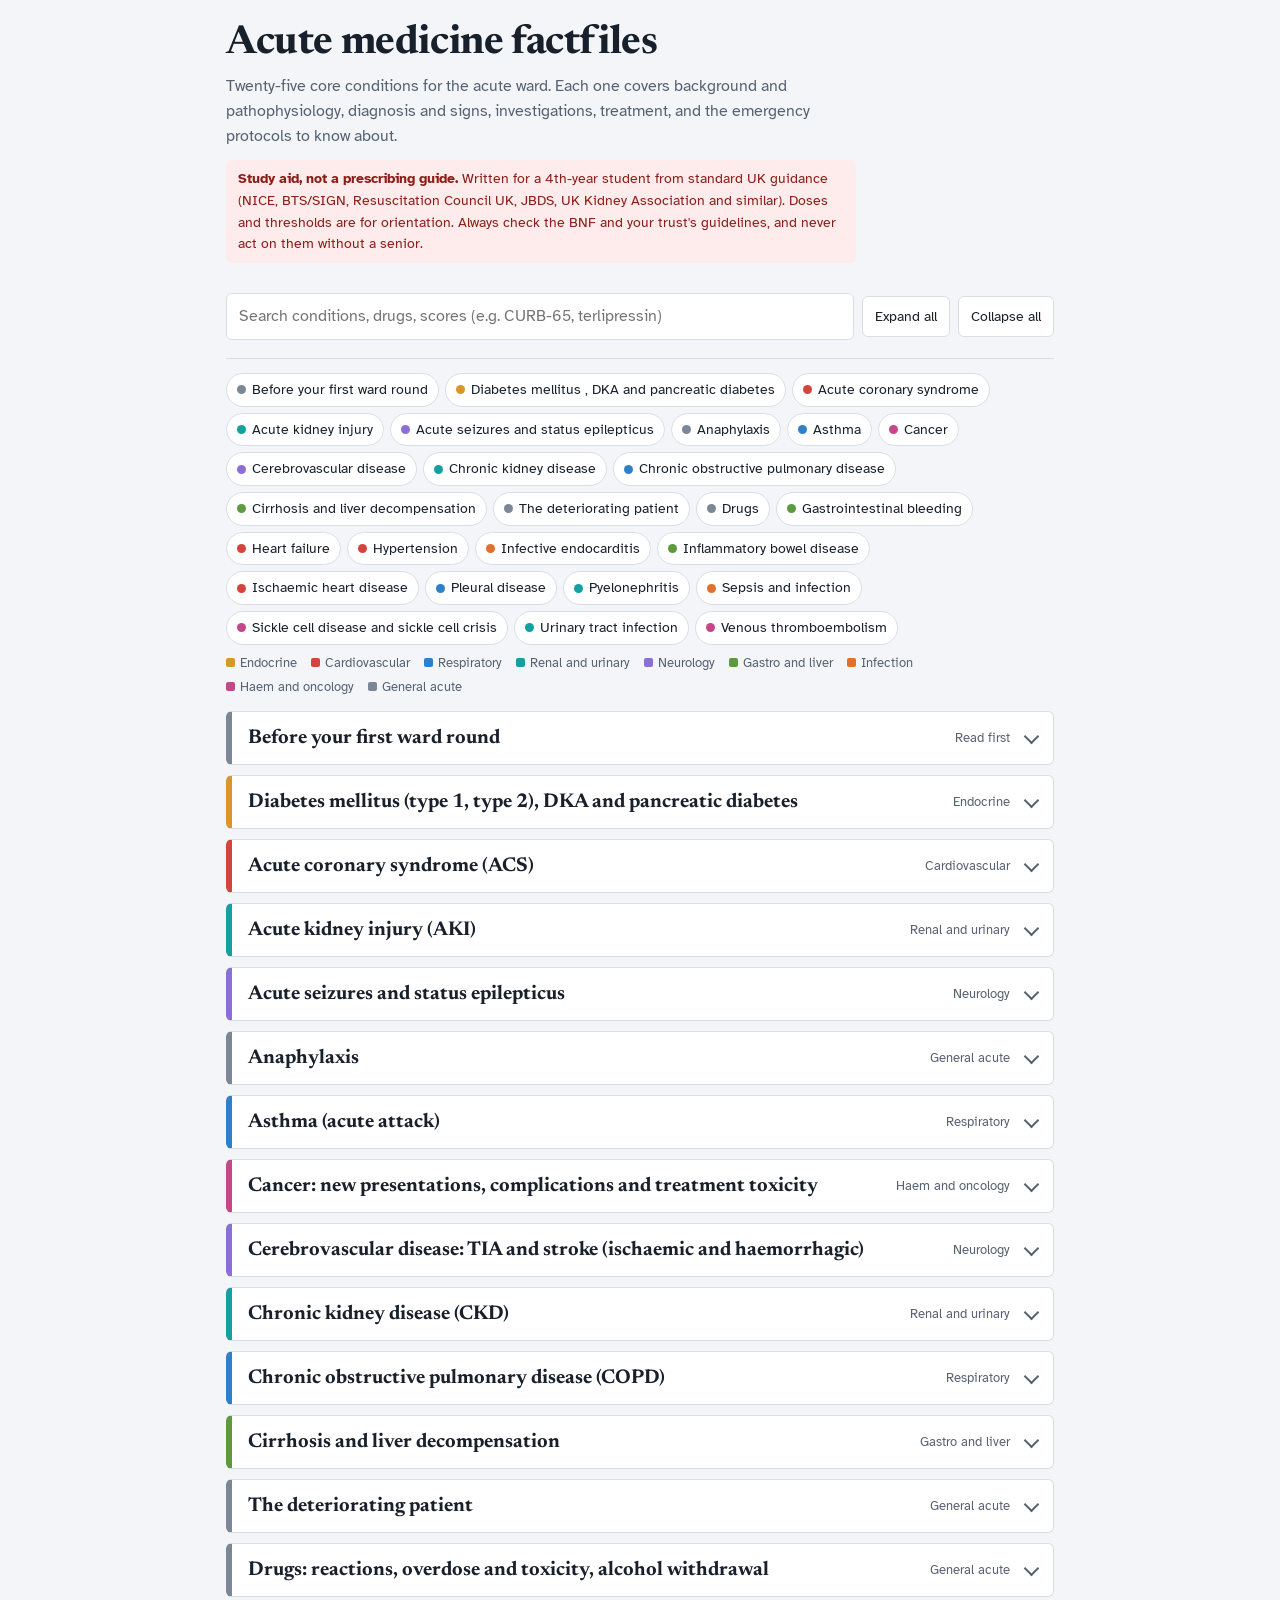
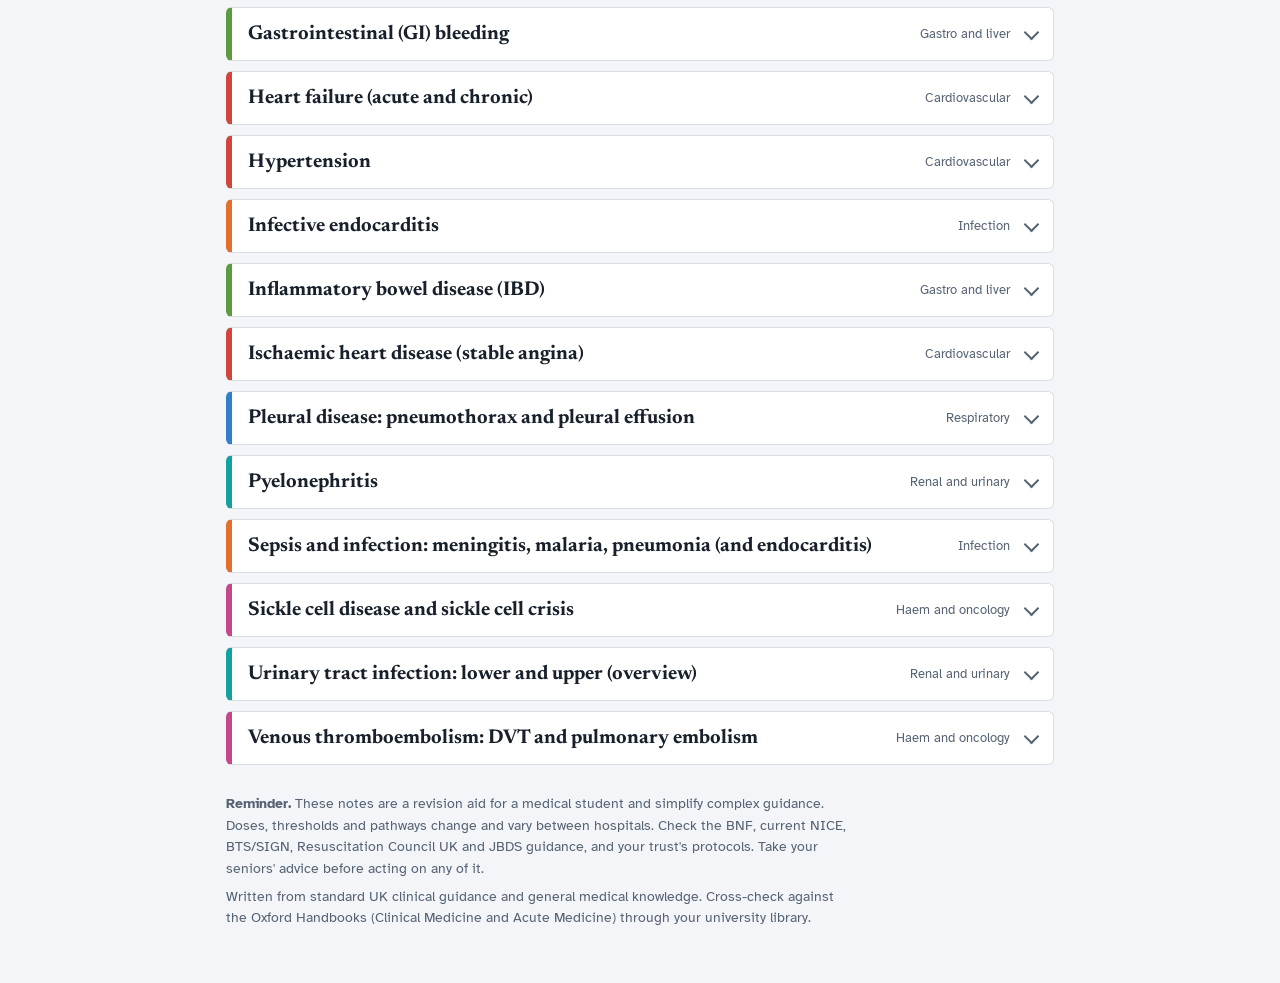
==== commit 3923297f: "Update index.html" ====
--- a/index.html
+++ b/index.html
@@ -94,7 +94,7 @@
 <main id="main">
 
 <!-- ============ WARD ROUND ESSENTIALS ============ -->
-<details class="cond s-gen" id="essentials" open>
+<details class="cond s-gen" id="essentials">
 <summary><span class="cn">Before your first ward round</span><span class="cs">Read first</span></summary>
 <div class="cb">
 <h3>Know before you walk in</h3>
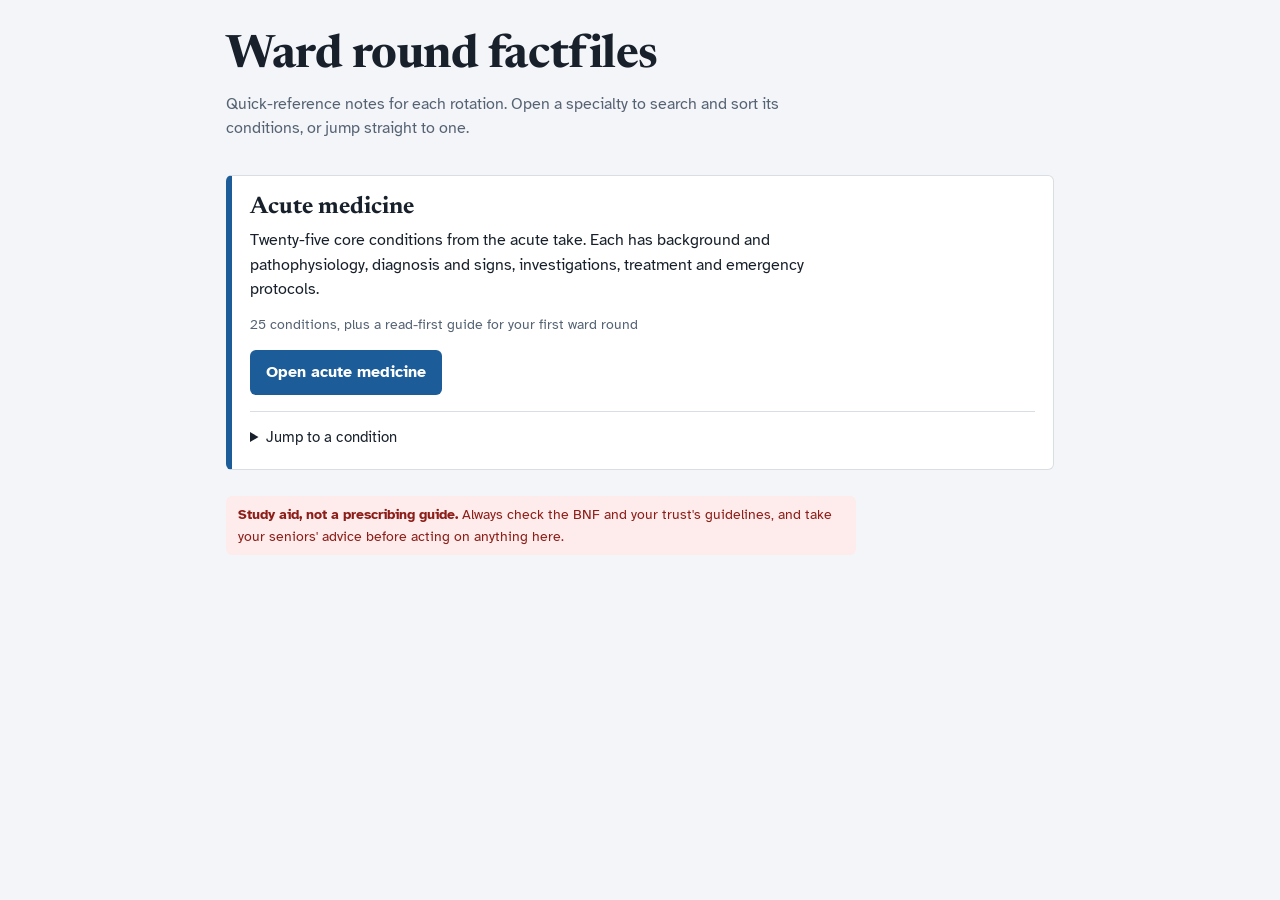
==== commit 7868bc9b: "Add files via upload added index page and condition sorter" ====
--- a/index.html
+++ b/index.html
@@ -3,1794 +3,109 @@
 <head>
 <meta charset="utf-8">
 <meta name="viewport" content="width=device-width, initial-scale=1, viewport-fit=cover">
-<title>Acute medicine factfiles</title>
+<title>Ward round factfiles</title>
 <link rel="stylesheet" href="https://fonts.googleapis.com/css2?family=Atkinson+Hyperlegible:ital,wght@0,400;0,700;1,400&family=Newsreader:opsz,wght@6..72,500;6..72,700&display=swap">
 <style>
 :root{
-  --bg:#f3f5f8;--surface:#ffffff;--ink:#18212b;--muted:#566373;--line:#d9dee5;--accent:#1c5d99;
-  --key-bg:#e9f1fa;--warn-bg:#fdeceb;--warn-ink:#8c1d18;--prot-bg:#fff3e0;--prot-line:#e3b05e;
+  --bg:#f3f5f8;--surface:#ffffff;--ink:#18212b;--muted:#566373;--line:#d9dee5;--accent:#1c5d99;--on-accent:#ffffff;--warn-bg:#fdeceb;--warn-ink:#8c1d18;
   box-sizing:border-box;padding-top:env(safe-area-inset-top,0px);padding-bottom:env(safe-area-inset-bottom,0px);
 }
 @media (prefers-color-scheme: dark){
   :root:not([data-theme="light"]){
-    --bg:#10161d;--surface:#18212b;--ink:#e6ebf1;--muted:#9aa8b8;--line:#2b3745;--accent:#7ab6ec;
-    --key-bg:#17293b;--warn-bg:#3a1a19;--warn-ink:#f3b1ac;--prot-bg:#2f2515;--prot-line:#7a5a24;
+    --bg:#10161d;--surface:#18212b;--ink:#e6ebf1;--muted:#9aa8b8;--line:#2b3745;--accent:#7ab6ec;--on-accent:#10161d;--warn-bg:#3a1a19;--warn-ink:#f3b1ac;
   }
 }
 :root[data-theme="dark"]{
-  --bg:#10161d;--surface:#18212b;--ink:#e6ebf1;--muted:#9aa8b8;--line:#2b3745;--accent:#7ab6ec;
-  --key-bg:#17293b;--warn-bg:#3a1a19;--warn-ink:#f3b1ac;--prot-bg:#2f2515;--prot-line:#7a5a24;
+  --bg:#10161d;--surface:#18212b;--ink:#e6ebf1;--muted:#9aa8b8;--line:#2b3745;--accent:#7ab6ec;--on-accent:#10161d;--warn-bg:#3a1a19;--warn-ink:#f3b1ac;
 }
-html{scroll-padding-top:calc(env(safe-area-inset-top,0px) + 76px);height:100%}
+html{height:100%}
 *,*::before,*::after{box-sizing:inherit}
 body{margin:0;min-height:100%;background:var(--bg);color:var(--ink);font-family:"Atkinson Hyperlegible",system-ui,-apple-system,"Segoe UI",Roboto,sans-serif;font-size:16px;line-height:1.55;-webkit-text-size-adjust:100%}
 .wrap{max-width:860px;margin:0 auto;padding:0 16px 48px}
-header.top{padding:22px 0 6px}
-h1{font-family:Newsreader,Georgia,"Times New Roman",serif;font-weight:700;font-size:clamp(28px,6vw,40px);line-height:1.1;margin:0 0 8px;letter-spacing:-.01em}
-.lede{color:var(--muted);margin:0 0 6px;max-width:62ch}
-.disc{font-size:14px;background:var(--warn-bg);color:var(--warn-ink);border-radius:6px;padding:8px 12px;margin:12px 0 0;max-width:70ch}
-.bar{position:sticky;top:env(safe-area-inset-top,0px);z-index:5;background:var(--bg);padding:10px 0;border-bottom:1px solid var(--line);margin-top:14px;display:flex;gap:8px;flex-wrap:wrap;align-items:center}
-.bar input{flex:1 1 220px;min-width:0;font:inherit;padding:10px 12px;border:1px solid var(--line);border-radius:6px;background:var(--surface);color:var(--ink)}
-.bar button{font:inherit;font-size:14px;padding:9px 12px;border:1px solid var(--line);border-radius:6px;background:var(--surface);color:var(--ink);cursor:pointer}
-.bar button:hover{border-color:var(--accent)}
+header.top{padding:32px 0 8px}
+h1{font-family:Newsreader,Georgia,"Times New Roman",serif;font-weight:700;font-size:clamp(30px,7vw,46px);line-height:1.08;margin:0 0 10px;letter-spacing:-.01em}
+.lede{color:var(--muted);margin:0;max-width:56ch}
 :focus-visible{outline:3px solid var(--accent);outline-offset:2px}
-.count{font-size:13px;color:var(--muted);width:100%}
-.index{display:flex;flex-wrap:wrap;gap:6px;margin:14px 0 8px}
-.chip{display:inline-flex;align-items:center;gap:6px;font-size:14px;padding:5px 10px;border:1px solid var(--line);border-radius:999px;background:var(--surface);color:var(--ink);text-decoration:none}
-.chip i{width:9px;height:9px;border-radius:50%;background:var(--c,#7b8794);flex:none}
-.chip:hover{border-color:var(--c,#7b8794)}
-.legend{display:flex;flex-wrap:wrap;gap:4px 14px;font-size:13px;color:var(--muted);margin:2px 0 14px}
-.legend span{display:inline-flex;align-items:center;gap:5px}
-.legend i{width:9px;height:9px;border-radius:2px;background:var(--c)}
-.s-endo{--c:#d9962b}.s-cv{--c:#d1453b}.s-resp{--c:#2f80c9}.s-renal{--c:#12a0a0}.s-neuro{--c:#8b6fd6}.s-gi{--c:#5b9a3f}.s-inf{--c:#e0702b}.s-haem{--c:#c4478a}.s-gen{--c:#7b8794}
-[hidden]{display:none!important}
-details.cond{background:var(--surface);border:1px solid var(--line);border-left:6px solid var(--c,#7b8794);border-radius:6px;margin:10px 0}
-details.cond>summary{cursor:pointer;list-style:none;display:flex;align-items:center;justify-content:space-between;gap:12px;padding:14px 16px}
-details.cond>summary::-webkit-details-marker{display:none}
-details.cond>summary::after{content:"";flex:none;width:9px;height:9px;border-right:2px solid var(--muted);border-bottom:2px solid var(--muted);transform:rotate(45deg);margin-left:4px;margin-top:-4px;transition:transform .15s}
-details.cond[open]>summary::after{transform:rotate(-135deg);margin-top:4px}
-.cn{font-family:Newsreader,Georgia,serif;font-weight:700;font-size:20px;line-height:1.2;flex:1}
-.cs{font-size:13px;color:var(--muted);white-space:nowrap}
-.cb{padding:0 16px 10px;border-top:1px solid var(--line)}
-.cb h3{font-size:15px;font-weight:700;margin:18px 0 6px;padding-bottom:4px;border-bottom:1px solid var(--line)}
-.cb h4{font-size:15px;font-weight:700;margin:14px 0 3px;color:var(--ink)}
-.cb ul{margin:4px 0;padding-left:1.15em}
-.cb li{margin:3px 0}
-.cb p{margin:6px 0}
-.k,.w{margin:8px 0;padding:8px 12px;border-radius:4px;font-size:15px}
-.k{background:var(--key-bg);border-left:3px solid var(--accent)}
-.w{background:var(--warn-bg);color:var(--warn-ink);border-left:3px solid var(--warn-ink)}
-.k b,.w b{font-weight:700}
-section.prot{background:var(--prot-bg);border:1px solid var(--prot-line);border-radius:6px;padding:2px 14px 10px;margin:18px 0 8px}
-section.prot h3{margin-top:12px;border-bottom-color:var(--prot-line)}
-.none{display:none;text-align:center;color:var(--muted);padding:30px 0}
-footer{margin-top:28px;font-size:14px;color:var(--muted);max-width:70ch}
-footer p{margin:6px 0}
-@media (max-width:520px){.cs{display:none}.cn{font-size:18px}}
-@media (prefers-reduced-motion:reduce){details.cond>summary::after{transition:none}}
-@media print{.bar,.index,.legend{display:none}details.cond{break-inside:avoid-page}body{background:#fff;color:#000}}
+
+.specs{list-style:none;margin:26px 0 0;padding:0;display:grid;gap:14px}
+.spec{background:var(--surface);border:1px solid var(--line);border-left:6px solid var(--c,#7b8794);border-radius:6px;padding:18px 18px 16px}
+.spec h2{font-family:Newsreader,Georgia,serif;font-weight:700;font-size:24px;line-height:1.15;margin:0 0 6px}
+.spec p{margin:0 0 12px;max-width:62ch}
+.spec .meta{color:var(--muted);font-size:14px;margin-bottom:14px}
+.open{display:inline-block;background:var(--accent);color:var(--on-accent);font-weight:700;text-decoration:none;padding:10px 16px;border-radius:6px}
+.open:hover{filter:brightness(1.08)}
+.jump{margin-top:16px;border-top:1px solid var(--line);padding-top:10px}
+.jump summary{cursor:pointer;font-size:15px;color:var(--ink);padding:4px 0}
+.jump ul{list-style:none;margin:10px 0 0;padding:0;display:flex;flex-wrap:wrap;gap:6px}
+.jump a{display:inline-block;font-size:14px;padding:5px 10px;border:1px solid var(--line);border-radius:999px;color:var(--ink);text-decoration:none;background:var(--bg)}
+.jump a:hover{border-color:var(--c,var(--accent))}
+
+.disc{font-size:14px;background:var(--warn-bg);color:var(--warn-ink);border-radius:6px;padding:8px 12px;margin:26px 0 0;max-width:70ch}
+@media (prefers-reduced-motion:reduce){*{transition:none!important;scroll-behavior:auto!important}}
 </style>
 </head>
 <body>
 <div class="wrap">
+
 <header class="top">
-  <h1>Acute medicine factfiles</h1>
-  <p class="lede">Twenty-five core conditions for the acute ward. Each one covers background and pathophysiology, diagnosis and signs, investigations, treatment, and the emergency protocols to know about.</p>
-  <p class="disc"><b>Study aid, not a prescribing guide.</b> Written for a 4th-year student from standard UK guidance (NICE, BTS/SIGN, Resuscitation Council UK, JBDS, UK Kidney Association and similar). Doses and thresholds are for orientation. Always check the BNF and your trust's guidelines, and never act on them without a senior.</p>
+  <h1>Ward round factfiles</h1>
+  <p class="lede">Quick-reference notes for each rotation. Open a specialty to search and sort its conditions, or jump straight to one.</p>
 </header>
 
-<div class="bar" role="search">
-  <input id="q" type="search" placeholder="Search conditions, drugs, scores (e.g. CURB-65, terlipressin)" aria-label="Search factfiles">
-  <button id="openAll" type="button">Expand all</button>
-  <button id="closeAll" type="button">Collapse all</button>
-  <div class="count" id="count" aria-live="polite"></div>
-</div>
+<main>
+<ul class="specs" id="specialties">
 
-<nav class="index" id="index" aria-label="Jump to a condition"></nav>
-<div class="legend" aria-hidden="true">
-  <span class="s-endo"><i></i>Endocrine</span><span class="s-cv"><i></i>Cardiovascular</span><span class="s-resp"><i></i>Respiratory</span><span class="s-renal"><i></i>Renal and urinary</span><span class="s-neuro"><i></i>Neurology</span><span class="s-gi"><i></i>Gastro and liver</span><span class="s-inf"><i></i>Infection</span><span class="s-haem"><i></i>Haem and oncology</span><span class="s-gen"><i></i>General acute</span>
-</div>
+  <!--
+    TO ADD A NEW SPECIALTY
+    1. Save the new page in the same folder as this file, e.g. cardiology.html
+    2. Copy the whole <li class="spec"> ... </li> block below and paste it under the last one
+    3. Change: the colour in style="--c:#...", the title, the description, the meta line,
+       the href on the "Open" link, and the condition links (cardiology.html#id).
+       The #id is the id of each condition's <details> element in that page.
+  -->
 
-<main id="main">
+  <li class="spec" style="--c:#1c5d99">
+    <h2>Acute medicine</h2>
+    <p>Twenty-five core conditions from the acute take. Each has background and pathophysiology, diagnosis and signs, investigations, treatment and emergency protocols.</p>
+    <p class="meta">25 conditions, plus a read-first guide for your first ward round</p>
+    <a class="open" href="acute-medicine.html">Open acute medicine</a>
+    <details class="jump">
+      <summary>Jump to a condition</summary>
+      <ul>
+        <li><a href="acute-medicine.html#diabetes">Diabetes and DKA</a></li>
+        <li><a href="acute-medicine.html#acs">Acute coronary syndrome</a></li>
+        <li><a href="acute-medicine.html#aki">Acute kidney injury</a></li>
+        <li><a href="acute-medicine.html#seizures">Seizures and status</a></li>
+        <li><a href="acute-medicine.html#anaphylaxis">Anaphylaxis</a></li>
+        <li><a href="acute-medicine.html#asthma">Asthma</a></li>
+        <li><a href="acute-medicine.html#cancer">Cancer and oncology emergencies</a></li>
+        <li><a href="acute-medicine.html#stroke">Stroke and TIA</a></li>
+        <li><a href="acute-medicine.html#ckd">Chronic kidney disease</a></li>
+        <li><a href="acute-medicine.html#copd">COPD</a></li>
+        <li><a href="acute-medicine.html#cirrhosis">Cirrhosis</a></li>
+        <li><a href="acute-medicine.html#deteriorating">Deteriorating patient</a></li>
+        <li><a href="acute-medicine.html#drugs">Drugs and overdose</a></li>
+        <li><a href="acute-medicine.html#gibleed">GI bleeding</a></li>
+        <li><a href="acute-medicine.html#hf">Heart failure</a></li>
+        <li><a href="acute-medicine.html#htn">Hypertension</a></li>
+        <li><a href="acute-medicine.html#ie">Infective endocarditis</a></li>
+        <li><a href="acute-medicine.html#ibd">IBD</a></li>
+        <li><a href="acute-medicine.html#ihd">Stable angina (IHD)</a></li>
+        <li><a href="acute-medicine.html#pleural">Pleural disease</a></li>
+        <li><a href="acute-medicine.html#pyelo">Pyelonephritis</a></li>
+        <li><a href="acute-medicine.html#sepsis">Sepsis and infection</a></li>
+        <li><a href="acute-medicine.html#sickle">Sickle cell disease</a></li>
+        <li><a href="acute-medicine.html#uti">UTI</a></li>
+        <li><a href="acute-medicine.html#vte">DVT and PE</a></li>
+      </ul>
+    </details>
+  </li>
 
-<!-- ============ WARD ROUND ESSENTIALS ============ -->
-<details class="cond s-gen" id="essentials">
-<summary><span class="cn">Before your first ward round</span><span class="cs">Read first</span></summary>
-<div class="cb">
-<h3>Know before you walk in</h3>
-<ul>
-<li><b>The one-line story:</b> age, sex, presenting complaint, key background, day of admission, working diagnosis.</li>
-<li><b>Obs trend and NEWS2:</b> look at the chart, not just the latest set. Is it going up or down?</li>
-<li><b>Fluid balance and weight:</b> urine output, in versus out, IV fluids running, catheter status.</li>
-<li><b>Latest bloods against baseline:</b> creatinine, K⁺, Na⁺, CRP, WCC, Hb, lactate, troponin, LFTs, INR as relevant.</li>
-<li><b>Drug chart:</b> new antibiotics (day number, indication, stop or review date), held drugs (ACEi, metformin, anticoagulants), VTE prophylaxis, oxygen prescription, allergies.</li>
-<li><b>Escalation status:</b> DNACPR or ReSPECT form, treatment escalation plan, capacity issues.</li>
-<li><b>Pending:</b> imaging, cultures, referrals, results the team is waiting for.</li>
 </ul>
-<h3>Presenting a patient</h3>
-<p>Keep it structured and short: <i>"Mr X is a 72-year-old man, day 3 of admission with … on a background of … Overnight … Today he is [comfortable / unwell], obs are … (NEWS2 …). On examination … Bloods show … My impression is … and the plan is …"</i></p>
-<h3>Ground rules</h3>
-<ul>
-<li>Any patient who looks worse than you expected: <b>stay with them, get a nurse to help, call your senior</b>. Don't go and look something up first.</li>
-<li>Altered consciousness, sweaty, shaky or drowsy: <b>check capillary glucose</b> straight away.</li>
-<li>Ask "what is the worst thing this could be?" for every patient, then "what would rule it out?"</li>
-<li>Don't prescribe, give drugs or do procedures without supervision. Do take the history, examine fully, look up the trend and volunteer a differential.</li>
-<li>Good questions for a senior: "What would make you escalate?", "What are you watching for overnight?", "Why that antibiotic?"</li>
-</ul>
-</div>
-</details>
 
-<!-- ============ 1. DIABETES ============ -->
-<details class="cond s-endo" id="diabetes" data-k="type 1 type 2 dka hhs hypoglycaemia pancreatic type 3c insulin ketones">
-<summary><span class="cn">Diabetes mellitus (type 1, type 2), DKA and pancreatic diabetes</span><span class="cs">Endocrine</span></summary>
-<div class="cb">
-
-<section>
-<h3>Background and pathophysiology</h3>
-<ul>
-<li><b>Type 1 (T1DM):</b> autoimmune destruction of pancreatic β-cells (anti-GAD, IA-2, ZnT8 antibodies) leading to absolute insulin deficiency. Usually younger, lean, rapid onset. Needs insulin for life. Without insulin, unrestrained lipolysis leads to ketogenesis.</li>
-<li><b>Type 2 (T2DM):</b> insulin resistance plus progressive relative β-cell failure. Risk factors: obesity, age, family history, South Asian, Black African-Caribbean and Middle Eastern ethnicity, gestational diabetes, PCOS.</li>
-<li><b>Pancreatic (type 3c) diabetes:</b> loss of islet cells after chronic pancreatitis, pancreatic cancer or pancreatectomy, cystic fibrosis, haemochromatosis. Both <b>insulin and glucagon</b> are lost, so it is brittle with a high risk of hypoglycaemia. Exocrine failure is common (steatorrhoea, weight loss, needs pancreatic enzyme replacement such as Creon).</li>
-<li>Other causes: steroids, Cushing's, acromegaly, thiazides, antipsychotics, checkpoint inhibitors (autoimmune diabetes and DKA).</li>
-<li><b>DKA:</b> insulin deficiency with counter-regulatory hormone excess leads to hyperglycaemia, ketone production, osmotic diuresis, dehydration and metabolic acidosis. Total body K⁺ is depleted even if the measured K⁺ is normal or high.</li>
-<li><b>HHS:</b> severe hyperglycaemia and dehydration with enough insulin to suppress ketosis. Older T2DM patients, developing over days, high mortality.</li>
-<li>Complications: micro- (retinopathy, nephropathy, neuropathy) and macrovascular (IHD, stroke, PAD). Diabetic foot disease is a major cause of admission.</li>
-</ul>
-</section>
-
-<section>
-<h3>Diagnosis and clinical signs</h3>
-<div class="k"><b>Diagnostic criteria:</b> symptoms plus random glucose ≥11.1 mmol/L, or fasting ≥7.0, or HbA1c ≥48 mmol/mol (6.5%). If asymptomatic, confirm with a second test. HbA1c is unreliable with anaemia, haemoglobinopathy, recent transfusion, pancreatic disease and rapid-onset T1DM.</div>
-<ul>
-<li>Classic symptoms: polyuria, polydipsia, weight loss, fatigue, blurred vision, recurrent infections (thrush, skin).</li>
-<li><b>DKA:</b> vomiting, abdominal pain (can mimic an acute abdomen), Kussmaul breathing (deep, rapid), acetone breath, dehydration (dry mucosa, tachycardia, hypotension), drowsiness. Precipitants: infection, missed insulin, new diagnosis, MI, pancreatitis, steroids, <b>SGLT2 inhibitors (euglycaemic DKA, glucose may be under 14)</b>.</li>
-<li><b>DKA diagnosis (JBDS):</b> all three of glucose &gt;11 mmol/L or known diabetes, ketones ≥3.0 mmol/L (or urine ketones 2+), and venous pH &lt;7.3 or bicarbonate &lt;15 mmol/L.</li>
-<li><b>Severe DKA</b> (needs senior or critical care input): ketones &gt;6, pH &lt;7.0, bicarbonate &lt;5, K⁺ &lt;3.5, GCS &lt;12, SBP &lt;90, HR &gt;100 or &lt;60, anion gap &gt;16.</li>
-<li><b>HHS:</b> glucose ≥30 mmol/L, osmolality ≥320 mosm/kg, hypovolaemia, ketones &lt;3, pH &gt;7.3 and bicarbonate &gt;15.</li>
-<li><b>Hypoglycaemia:</b> glucose &lt;4 mmol/L. Sweating, tremor, palpitations, hunger, confusion, seizure, coma. Ask about sulfonylureas and insulin, missed meals, alcohol, renal failure.</li>
-</ul>
-</section>
-
-<section>
-<h3>Investigations</h3>
-<ul>
-<li>Capillary glucose <b>and</b> capillary ketones (beta-hydroxybutyrate).</li>
-<li><b>Venous blood gas:</b> pH, bicarbonate, K⁺, lactate. Calculate the anion gap: (Na⁺ + K⁺) − (Cl⁻ + HCO₃⁻).</li>
-<li>U&amp;E (AKI is common), plasma osmolality, FBC, CRP, blood and urine cultures, urinalysis, CXR.</li>
-<li>ECG (hypo- or hyperkalaemia, MI as the trigger), troponin, lipase or amylase if abdominal pain, pregnancy test.</li>
-<li>HbA1c, lipids, urine ACR, foot check, retinal screening status once well.</li>
-<li>New T1DM: islet autoantibodies and C-peptide if the type is unclear. Pancreatic diabetes: CT or MRI pancreas, faecal elastase.</li>
-</ul>
-</section>
-
-<section>
-<h3>Treatment</h3>
-<h4>DKA (JBDS 2021 principles, follow the local integrated care pathway)</h4>
-<ul>
-<li><b>Fluids:</b> 0.9% NaCl 1 L over 1 h (500 mL bolus first if SBP &lt;90, and think sepsis or another cause). Then 1 L over 2 h twice, 1 L over 4 h twice, 1 L over 6 h. Add K⁺ per the potassium rule below and adjust for heart failure, the elderly and the young.</li>
-<li><b>Fixed-rate IV insulin infusion (FRIII) 0.1 units/kg/h</b>, started at the same time as fluids. Continue the patient's long-acting (basal) insulin alongside it.</li>
-<li><b>Potassium:</b> K⁺ &gt;5.5: none. 3.5–5.5: 40 mmol/L in each bag. &lt;3.5: senior review and extra K⁺ (insulin will drop it further).</li>
-<li>Add <b>10% glucose at 125 mL/h</b> when glucose &lt;14 mmol/L and continue insulin.</li>
-<li>Monitor hourly capillary glucose and ketones, VBG at 60 min, 2 h, then 2-hourly. <b>Targets:</b> ketones fall ≥0.5 mmol/L/h, bicarbonate rise ≥3 mmol/L/h, glucose fall ≥3 mmol/L/h. If not met, check the insulin pump, cannula and fluids, and consider raising the insulin rate.</li>
-<li><b>Resolved when</b> ketones &lt;0.6 and pH &gt;7.3. Then switch to subcutaneous insulin when eating and drinking (stop the infusion 30–60 min after the first SC dose).</li>
-<li>Bicarbonate is not routinely given. Give LMWH prophylaxis. Treat the trigger. Diabetes specialist team review before discharge. Stop SGLT2 inhibitors.</li>
-<li><b>Complications:</b> hypokalaemia, hypoglycaemia, cerebral oedema (mainly children and young people), ARDS, VTE, fluid overload.</li>
-</ul>
-<h4>HHS</h4>
-<ul>
-<li>Slow and careful. IV 0.9% NaCl to restore volume, aiming for a glucose fall of ≤5 mmol/L/h and Na⁺ fall not too rapid (cerebral oedema and osmotic demyelination risk).</li>
-<li>Start low-dose FRIII (0.05 units/kg/h) only if glucose is not falling with fluids, or if ketonaemia is present.</li>
-<li><b>LMWH for everyone</b> (high thrombosis risk). Daily foot check. Treat precipitants (infection, MI, stroke).</li>
-</ul>
-<h4>Hypoglycaemia</h4>
-<ul>
-<li>Conscious and able to swallow: 15–20 g fast-acting carbohydrate (150–200 mL fruit juice, glucose tablets), recheck in 10–15 min and repeat, then a long-acting carbohydrate snack.</li>
-<li>Unconscious or unable to swallow: <b>IV 10% glucose 150–200 mL over 15 min</b> (or 20% glucose 75–100 mL), or <b>IM glucagon 1 mg</b> if no IV access. Glucagon works poorly in alcohol excess, liver disease and starvation, and after sulfonylureas.</li>
-<li>Sulfonylurea hypoglycaemia can recur for days. Observe and consider octreotide with specialist advice.</li>
-</ul>
-<h4>Chronic and inpatient management</h4>
-<ul>
-<li><b>T1DM:</b> basal-bolus insulin. <b>T2DM:</b> metformin first line, then add SGLT2 inhibitor (especially with CVD, HF or CKD), DPP-4 inhibitor, GLP-1 agonist, sulfonylurea or pioglitazone. Cardiorenal-protective agents are prioritised.</li>
-<li><b>Never omit basal insulin in T1DM inpatients.</b> If nil by mouth or unwell, use a variable-rate IV insulin infusion (VRIII) with glucose and K⁺.</li>
-<li>Hold metformin in AKI, sepsis and after IV contrast (lactic acidosis risk). Sick-day rules: stop SGLT2i, metformin, ACEi/ARB and diuretics when acutely unwell and dehydrated.</li>
-<li><b>Pancreatic diabetes:</b> low-dose insulin with caution, pancreatic enzyme replacement, and avoid alcohol.</li>
-</ul>
-</section>
-
-<section class="prot">
-<h3>Emergency protocols and red flags</h3>
-<ul>
-<li><b>JBDS DKA guideline</b> (adults) and the local DKA integrated care pathway. <b>JBDS HHS</b> and <b>hypoglycaemia</b> guidelines. <b>VRIII</b> pathway for surgical and NBM patients.</li>
-<li>ABCDE assessment, NEWS2 and Sepsis Six if infection is the trigger.</li>
-<li>Escalate: severe DKA, GCS &lt;12, K⁺ outside 3.5–5.5 on presentation, pregnancy, HHS, or failure to respond (refer to critical care or the diabetes team).</li>
-<li>Newly diagnosed T1DM or any DKA needs a diabetes specialist team referral before discharge.</li>
-<li>DVLA: hypoglycaemia awareness and insulin treatment have driving implications.</li>
-</ul>
-</section>
+<p class="disc"><b>Study aid, not a prescribing guide.</b> Always check the BNF and your trust's guidelines, and take your seniors' advice before acting on anything here.</p>
+</main>
 
 </div>
-</details>
-
-<!-- ============ 2. ACS ============ -->
-<details class="cond s-cv" id="acs" data-k="stemi nstemi unstable angina troponin ecg pci fibrinolysis grace">
-<summary><span class="cn">Acute coronary syndrome (ACS)</span><span class="cs">Cardiovascular</span></summary>
-<div class="cb">
-
-<section>
-<h3>Background and pathophysiology</h3>
-<ul>
-<li>Umbrella term for <b>STEMI</b>, <b>NSTEMI</b> and <b>unstable angina</b>. Usually atherosclerotic plaque rupture or erosion with platelet aggregation and thrombus (type 1 MI). Type 2 MI is supply–demand mismatch (sepsis, anaemia, tachyarrhythmia, hypotension).</li>
-<li>STEMI: complete coronary occlusion causing transmural infarction. NSTEMI: partial or transient occlusion, troponin rises. Unstable angina: ischaemia without troponin rise.</li>
-<li>Risk factors: smoking, hypertension, diabetes, hyperlipidaemia, family history, CKD, obesity, cocaine (spasm and thrombosis).</li>
-</ul>
-</section>
-
-<section>
-<h3>Diagnosis and clinical signs</h3>
-<ul>
-<li>Central, crushing or heavy chest pain, lasting &gt;20 min, radiating to jaw or left arm, with sweating, nausea and breathlessness. <b>Atypical or silent presentations</b> are common in older people, women and diabetics (dyspnoea, fatigue, epigastric pain, syncope).</li>
-<li>Signs: pallor, sweating, tachy- or bradycardia, new murmur (papillary muscle rupture, mitral regurgitation), S3, crackles (heart failure), hypotension and cool peripheries (cardiogenic shock).</li>
-<li><b>STEMI on ECG:</b> new ST elevation at the J point in two contiguous leads (roughly ≥1 mm in most leads, ≥2 mm in V2–V3 in men ≥40, ≥1.5 mm in V2–V3 in women). Posterior MI: ST depression V1–V3 with tall R waves, confirm with V7–V9. Also consider hyperacute T waves, de Winter and Wellens patterns.</li>
-<li><b>NSTEMI/UA:</b> ST depression, T-wave inversion or a normal ECG. Diagnosis by a rise and fall in high-sensitivity troponin above the 99th percentile.</li>
-<li>Territories: II, III, aVF = inferior (RCA, may involve right ventricle, check V4R); V1–V4 = anterior (LAD); I, aVL, V5–V6 = lateral (LAD or circumflex).</li>
-<li>Differentials: PE, aortic dissection, pericarditis, myocarditis, pneumothorax, oesophageal spasm or reflux, Takotsubo, musculoskeletal.</li>
-</ul>
-</section>
-
-<section>
-<h3>Investigations</h3>
-<ul>
-<li><b>12-lead ECG within 10 minutes</b> of arrival, repeat if pain recurs or changes.</li>
-<li><b>High-sensitivity troponin</b> on arrival and repeat per local pathway (NICE: at 3 h, or a rapid 0/1–3 h algorithm). A very low value at presentation more than 3 h after pain onset can rule out MI. Troponin can be raised in PE, sepsis, renal failure, myocarditis and HF, so interpret in context.</li>
-<li>FBC, U&amp;E, glucose, HbA1c, lipids, LFTs, coagulation, CRP, TFTs as indicated.</li>
-<li>CXR (heart failure, alternative causes), bedside <b>echocardiogram</b> (wall motion, LVEF, mechanical complications).</li>
-<li>Risk score: <b>GRACE</b> (6-month mortality &gt;3% is higher risk). TIMI is an alternative. Assess bleeding risk (ORBIT, CRUSADE).</li>
-<li>Coronary angiography ± PCI or CABG.</li>
-</ul>
-</section>
-
-<section>
-<h3>Treatment</h3>
-<ul>
-<li>Immediate: resuscitation area, monitoring, IV access, <b>aspirin 300 mg</b> chewed. Oxygen only if SpO₂ &lt;94% (target 94–98%). Sublingual or IV <b>GTN</b> for ongoing pain (avoid if hypotensive, right ventricular infarct, or recent PDE-5 inhibitor). IV opioid only for severe pain (may slow absorption of oral antiplatelets).</li>
-<li><b>STEMI:</b> emergency reperfusion. <b>Primary PCI</b> if presenting within 12 h and PCI can be delivered within 120 minutes of the time fibrinolysis could have been given. Second antiplatelet (ticagrelor 180 mg, prasugrel or clopidogrel) plus heparin. If PCI cannot be achieved in time: <b>fibrinolysis</b> (e.g. tenecteplase) with an antithrombin, repeat ECG at 60–90 min, rescue PCI if ST elevation has not resolved by ≥50%.</li>
-<li><b>NSTEMI/UA:</b> aspirin 300 mg, ticagrelor 180 mg (clopidogrel if high bleeding risk or on an anticoagulant), <b>fondaparinux 2.5 mg SC daily</b> (UFH if angiography imminent or eGFR &lt;20). Angiography within 24–72 h based on risk (immediate if haemodynamically unstable, refractory pain, life-threatening arrhythmia).</li>
-<li><b>Secondary prevention:</b> dual antiplatelets for up to 12 months, β-blocker, ACE inhibitor (or ARB), high-intensity statin (atorvastatin 80 mg), MRA if LVEF ≤40% with HF or diabetes, cardiac rehabilitation, smoking cessation, glycaemic and BP control.</li>
-<li><b>Complications:</b> VF/VT, AV block (inferior MI), acute heart failure and cardiogenic shock, papillary muscle rupture, VSD, free-wall rupture, pericarditis and Dressler's syndrome, LV aneurysm and thrombus.</li>
-<li>Driving (DVLA, car): 1 week if treated by successful angioplasty, otherwise 4 weeks. Check the current rules.</li>
-</ul>
-</section>
-
-<section class="prot">
-<h3>Emergency protocols and red flags</h3>
-<ul>
-<li><b>Local STEMI pathway</b> (call the cath lab or primary PCI centre early). <b>NSTEMI/ACS pathway</b> (NICE CG95 / NG185).</li>
-<li><b>ALS algorithm</b> for VF/VT or cardiac arrest. <b>Bradycardia</b> and <b>tachycardia</b> algorithms for arrhythmia complications. Consider temporary pacing in high-grade AV block.</li>
-<li><b>Cardiogenic shock:</b> urgent senior and critical care input, echo, consider mechanical support.</li>
-<li>New hypotension or a new murmur after MI: think mechanical complication, urgent echo and cardiothoracic referral.</li>
-</ul>
-</section>
-
-</div>
-</details>
-
-<!-- ============ 3. AKI ============ -->
-<details class="cond s-renal" id="aki" data-k="acute kidney injury kdigo hyperkalaemia atn rrt dialysis creatinine oliguria">
-<summary><span class="cn">Acute kidney injury (AKI)</span><span class="cs">Renal and urinary</span></summary>
-<div class="cb">
-
-<section>
-<h3>Background and pathophysiology</h3>
-<div class="k"><b>KDIGO definition:</b> creatinine rise ≥26 µmol/L within 48 h, or ≥1.5× baseline within 7 days, or urine output &lt;0.5 mL/kg/h for &gt;6 h. Stage 1 = 1.5–1.9× baseline, stage 2 = 2–2.9×, stage 3 = ≥3× or creatinine &gt;354 µmol/L or need for RRT.</div>
-<ul>
-<li><b>Pre-renal (most common):</b> hypovolaemia (bleeding, GI losses, poor intake), sepsis, heart failure, liver failure (hepatorenal), drugs reducing renal perfusion (NSAIDs, ACEi/ARB, diuretics).</li>
-<li><b>Intrinsic:</b> acute tubular necrosis (prolonged ischaemia or toxins: aminoglycosides, contrast), acute interstitial nephritis (PPIs, antibiotics, NSAIDs), glomerulonephritis and vasculitis, rhabdomyolysis, myeloma, haemolytic uraemic syndrome.</li>
-<li><b>Post-renal:</b> obstruction (BPH, stones, pelvic or bladder tumour, blocked catheter, retroperitoneal fibrosis).</li>
-<li>Unresolved pre-renal injury becomes ATN. Risk factors: age, CKD, diabetes, heart failure, liver disease, nephrotoxic drugs.</li>
-</ul>
-</section>
-
-<section>
-<h3>Diagnosis and clinical signs</h3>
-<ul>
-<li>Often asymptomatic, picked up on bloods (and the hospital AKI e-alert). Ask about fluid intake, vomiting or diarrhoea, urine output, LUTS, new drugs (NSAIDs, antibiotics, contrast), rash, joint pain, haematuria.</li>
-<li><b>Volume status:</b> postural drop, dry mucosa, reduced skin turgor, low JVP, tachycardia (hypovolaemia) versus raised JVP, oedema, crackles (overload).</li>
-<li>Palpable bladder or enlarged prostate (obstruction). Rash, purpura, arthritis (vasculitis or SLE). Uraemic signs: pericardial rub, asterixis, confusion, nausea, pruritus.</li>
-<li>Check for sepsis and consider hepatorenal syndrome in a patient with cirrhosis.</li>
-</ul>
-</section>
-
-<section>
-<h3>Investigations</h3>
-<ul>
-<li><b>U&amp;E and creatinine</b> compared with baseline, K⁺, bicarbonate, urea. VBG (acidosis, lactate, K⁺). <b>ECG</b> if K⁺ is raised.</li>
-<li><b>Urine dipstick</b> (blood and protein suggest glomerular disease; leucocytes and nitrites suggest infection), urine ACR or PCR, urine microscopy if intrinsic disease is suspected.</li>
-<li><b>Bladder scan</b> or catheterise if retention is suspected. <b>Renal ultrasound within 24 h</b> if no clear cause or obstruction suspected (urgently, within 6 h, if pyonephrosis or an obstructed infected system is suspected).</li>
-<li>FBC, CRP, LFTs, Ca²⁺, CK (rhabdomyolysis), blood cultures if septic.</li>
-<li>If intrinsic disease is suspected: ANCA, anti-GBM, ANA, dsDNA, complement, immunoglobulins with serum protein electrophoresis and free light chains (myeloma), hepatitis B/C, HIV. Renal biopsy is decided by nephrology.</li>
-</ul>
-</section>
-
-<section>
-<h3>Treatment</h3>
-<ul>
-<li><b>Treat the cause.</b> Assess fluid status carefully. If hypovolaemic: IV balanced crystalloid bolus (250–500 mL over 15 min), then reassess; don't overload. If overloaded: diuretics ± escalate.</li>
-<li><b>Stop or hold nephrotoxic and renally cleared drugs:</b> NSAIDs, ACEi/ARB, diuretics, metformin, aminoglycosides, and review doses of others. Avoid IV contrast unless essential.</li>
-<li>Strict fluid balance, daily weights, catheter if hourly urine output needs monitoring. Treat sepsis. Relieve obstruction (urethral catheter, nephrostomy, ureteric stent).</li>
-<li><b>Hyperkalaemia</b> (UK Kidney Association principles; K⁺ 5.5–5.9 mild, 6.0–6.4 moderate, ≥6.5 severe):
-  <ul>
-  <li>If ECG changes (peaked T waves, flattened P, prolonged PR, wide QRS, sine wave): <b>IV calcium</b> (10% calcium gluconate 30 mL, or 10% calcium chloride 10 mL, over 5–10 min), repeat if ECG changes persist.</li>
-  <li><b>10 units short-acting insulin with 25 g glucose</b> IV over 15 min (monitor glucose for 6 h). Nebulised <b>salbutamol 10–20 mg</b>.</li>
-  <li>Potassium binder (sodium zirconium cyclosilicate 10 g TDS for up to 48 h). Stop K⁺-raising drugs. Dialysis if refractory.</li>
-  </ul>
-</li>
-<li><b>Indications for urgent renal replacement therapy:</b> refractory hyperkalaemia, refractory pulmonary oedema, severe metabolic acidosis (pH &lt;7.1), uraemic complications (pericarditis, encephalopathy), certain toxins.</li>
-<li><b>Specific causes:</b> vasculitis or GN (steroids and immunosuppression via nephrology), AIN (stop the drug, steroids), rhabdomyolysis (aggressive IV fluids), myeloma.</li>
-<li>Refer to nephrology for stage 3 AKI, suspected intrinsic renal disease, hyperkalaemia refractory to treatment, or failure to respond. Follow up creatinine after discharge (risk of CKD).</li>
-</ul>
-</section>
-
-<section class="prot">
-<h3>Emergency protocols and red flags</h3>
-<ul>
-<li><b>Hyperkalaemia protocol</b> (UK Kidney Association / local guideline). <b>NICE NG148</b> (AKI) and the "Think Kidneys" AKI care bundle.</li>
-<li><b>Sepsis Six</b> if sepsis is present (see the sepsis factfile). <b>Pulmonary oedema</b> pathway for overload.</li>
-<li><b>Urgent decompression</b> for an infected obstructed system. <b>Sick-day rules</b> and medicines review at discharge.</li>
-</ul>
-</section>
-
-</div>
-</details>
-
-<!-- ============ 4. SEIZURES ============ -->
-<details class="cond s-neuro" id="seizures" data-k="status epilepticus lorazepam levetiracetam epilepsy first seizure convulsion">
-<summary><span class="cn">Acute seizures and status epilepticus</span><span class="cs">Neurology</span></summary>
-<div class="cb">
-
-<section>
-<h3>Background and pathophysiology</h3>
-<ul>
-<li>A seizure is a transient episode of abnormal, excessive or synchronous neuronal activity. Imbalance between excitation (glutamate) and inhibition (GABA).</li>
-<li><b>Provoked (acute symptomatic):</b> hypoglycaemia, hyponatraemia, hypocalcaemia, hypomagnesaemia, alcohol or benzodiazepine withdrawal, drugs (tramadol, TCAs, bupropion, cocaine), CNS infection, stroke, head injury, tumour, eclampsia, hypoxia.</li>
-<li><b>Unprovoked:</b> epilepsy (two unprovoked seizures more than 24 h apart, or one with a high recurrence risk). Sub-therapeutic anti-seizure medication or missed doses is a common trigger.</li>
-<li><b>Status epilepticus:</b> a seizure lasting ≥5 minutes, or two or more seizures without recovery of consciousness between them. Neuronal damage worsens with duration; it is a medical emergency.</li>
-</ul>
-</section>
-
-<section>
-<h3>Diagnosis and clinical signs</h3>
-<ul>
-<li>A <b>witness history</b> is the most important part. Ask about aura, onset (focal versus generalised), tongue biting (lateral), incontinence, duration, post-ictal state, and Todd's paresis.</li>
-<li><b>Generalised tonic-clonic:</b> loss of consciousness, tonic then clonic phases, post-ictal confusion for minutes to hours. <b>Focal:</b> preserved or impaired awareness with focal motor, sensory or automatism features.</li>
-<li><b>Convulsive syncope</b> is brief (seconds) with a clear trigger (standing, pain), pallor and rapid recovery. <b>Functional (dissociative) seizures</b> may show eye closure, side-to-side head movement, long duration and rapid recovery, without a raised prolactin or lactate.</li>
-<li>Examine for focal neurology, meningism, head injury, signs of alcohol excess, and check pupils and glucose.</li>
-</ul>
-</section>
-
-<section>
-<h3>Investigations</h3>
-<ul>
-<li><b>Capillary glucose immediately.</b> U&amp;E, Na⁺, Ca²⁺, Mg²⁺, LFTs, FBC, CRP, VBG (lactate is raised transiently after a tonic-clonic seizure), CK, alcohol level and toxicology, pregnancy test, anti-seizure drug levels where relevant.</li>
-<li><b>ECG</b> in every first seizure (long QT, arrhythmic syncope).</li>
-<li><b>CT head</b> if new focal deficit, head injury, anticoagulation, immunosuppression, persistent altered consciousness, or first seizure in adulthood with red flags. <b>LP</b> if meningitis or encephalitis suspected (after CT if indicated).</li>
-<li><b>EEG and MRI</b> are usually arranged by neurology, within 72 h if status or in hospital as indicated.</li>
-</ul>
-</section>
-
-<section>
-<h3>Treatment</h3>
-<ul>
-<li><b>First aid:</b> note the time, protect from injury, nothing in the mouth, recovery position after convulsions stop, oxygen (high flow) and monitoring, check glucose, gain IV access.</li>
-<li><b>Status epilepticus (seizure ≥5 min):</b> first-line <b>IV lorazepam 4 mg</b> (0.1 mg/kg), repeat once after 10 min if still seizing. If no IV access: <b>buccal midazolam 10 mg</b> (or IM midazolam) or <b>rectal diazepam 10 mg</b>.</li>
-<li><b>Second line</b> (if seizing 20 min after starting first-line): <b>levetiracetam 60 mg/kg IV</b> (max 4.5 g) over 10 min, or <b>phenytoin 20 mg/kg IV</b> (max 2 g, ≤50 mg/min with ECG and BP monitoring), or <b>sodium valproate 40 mg/kg IV</b> (max 3 g, avoid in women of childbearing potential).</li>
-<li><b>Refractory status:</b> ICU, general anaesthesia (propofol, midazolam or thiopentone) with EEG monitoring.</li>
-<li>Correct causes: <b>10% glucose</b> for hypoglycaemia, <b>IV thiamine (Pabrinex)</b> in alcohol misuse, electrolyte correction, <b>magnesium sulfate 4 g IV over 5–10 min then infusion for eclampsia</b>, antibiotics and aciclovir if CNS infection suspected.</li>
-<li><b>First seizure</b> that has resolved: no routine anti-seizure drug started in the ward. Refer to a first-seizure clinic (neurology within 2 weeks). Counsel on driving (DVLA: usually 6 months off after a first unprovoked seizure, 12 months for epilepsy), bathing, heights and water.</li>
-</ul>
-</section>
-
-<section class="prot">
-<h3>Emergency protocols and red flags</h3>
-<ul>
-<li><b>Status epilepticus algorithm</b> (local and NICE guidance). <b>ABCDE</b> and NEWS2. Escalate to critical care early if not responding to second-line drugs.</li>
-<li><b>Eclampsia:</b> magnesium sulfate, obstetric emergency team.</li>
-<li>Head injury, anticoagulation, or a fever or meningism with seizure: image and treat as CNS infection until proven otherwise (see the sepsis factfile).</li>
-<li>Alcohol-related seizures: see the drugs factfile. Safeguarding and capacity considerations where relevant.</li>
-</ul>
-</section>
-
-</div>
-</details>
-
-<!-- ============ 5. ANAPHYLAXIS ============ -->
-<details class="cond s-gen" id="anaphylaxis" data-k="adrenaline epinephrine allergy tryptase angioedema epipen">
-<summary><span class="cn">Anaphylaxis</span><span class="cs">General acute</span></summary>
-<div class="cb">
-
-<section>
-<h3>Background and pathophysiology</h3>
-<ul>
-<li>Severe, life-threatening systemic hypersensitivity reaction. Usually <b>IgE-mediated</b>: allergen cross-links IgE on mast cells and basophils, releasing histamine, tryptase and leukotrienes. Results in vasodilation, capillary leak, bronchospasm and laryngeal oedema.</li>
-<li>Non-IgE mechanisms (direct mast-cell activation) occur with NSAIDs, opioids, IV contrast and some neuromuscular blockers.</li>
-<li><b>Triggers:</b> food (nuts, shellfish, milk, egg), drugs (β-lactams, NSAIDs, neuromuscular blockers, chlorhexidine, contrast), venom (wasp, bee), latex. Around 1 in 3 have no identified trigger. Higher risk with asthma, mastocytosis, β-blockers or ACEi, and exercise or alcohol as co-factors.</li>
-</ul>
-</section>
-
-<section>
-<h3>Diagnosis and clinical signs</h3>
-<div class="k"><b>Likely anaphylaxis when all are present:</b> sudden onset and rapid progression, life-threatening airway and/or breathing and/or circulation problems, <b>and</b> skin or mucosal changes (flushing, urticaria, angioedema). Skin changes can be absent in up to 20% and may not appear until after BP falls.</div>
-<ul>
-<li><b>A:</b> hoarse voice, stridor, throat tightness, swollen tongue or lips. <b>B:</b> wheeze, breathlessness, cyanosis, hypoxia. <b>C:</b> tachycardia, hypotension, pallor, collapse. <b>D:</b> confusion, agitation, sense of doom, reduced consciousness.</li>
-<li>Also GI symptoms (vomiting, cramps, diarrhoea). Exposure to a known trigger in the previous minutes to hours.</li>
-<li>Differentials: vasovagal syncope, panic attack, asthma, hereditary angioedema (no urticaria, no response to adrenaline), septic or cardiogenic shock, PE.</li>
-</ul>
-</section>
-
-<section>
-<h3>Investigations</h3>
-<ul>
-<li><b>Do not delay treatment for tests.</b> Anaphylaxis is a clinical diagnosis.</li>
-<li><b>Mast cell tryptase:</b> first sample as soon as possible, second <b>1–2 h after onset</b> (no later than 4 h), third at ≥24 h (baseline, or at follow-up). A raised acute level relative to baseline supports the diagnosis; a normal level does not exclude it.</li>
-<li>Bedside: SpO₂, ABG if severe, ECG.</li>
-<li><b>Referral to an allergy clinic</b> for every case (identify the trigger, provide adrenaline auto-injectors, training and a written action plan).</li>
-</ul>
-</section>
-
-<section>
-<h3>Treatment</h3>
-<ul>
-<li><b>Remove the trigger</b> if possible (stop the infusion), call for help, note the time.</li>
-<li><b>IM adrenaline 1 mg/mL (1:1000), anterolateral mid-thigh:</b> adult and child &gt;12 y <b>500 mcg (0.5 mL)</b>; 6–12 y 300 mcg (0.3 mL); 6 months–6 y 150 mcg (0.15 mL); &lt;6 months 100–150 mcg. <b>Repeat every 5 minutes</b> if there's no improvement.</li>
-<li><b>Position:</b> lie flat with legs raised (sit up if breathing is difficult, left lateral if pregnant). Do not stand or walk the patient up.</li>
-<li><b>High-flow oxygen</b> (15 L/min via reservoir mask). <b>IV fluid bolus</b> 500–1000 mL crystalloid for hypotension.</li>
-<li>Antihistamines and steroids are <b>not</b> part of initial resuscitation (RCUK 2021) and do not treat airway, breathing or circulation problems. They can be used later for skin symptoms.</li>
-<li><b>Refractory anaphylaxis</b> (no response after 2 IM doses): call critical care or anaesthetics for an <b>IV adrenaline infusion</b> (specialist setting), further fluids, and glucagon 1–2 mg IV if on a β-blocker.</li>
-<li><b>Observe</b> for a minimum of 6–12 h depending on severity (longer after severe reactions or if more than one adrenaline dose was needed; biphasic reactions can occur). Discharge with <b>two adrenaline auto-injectors</b>, training, avoidance advice and allergy referral.</li>
-</ul>
-</section>
-
-<section class="prot">
-<h3>Emergency protocols and red flags</h3>
-<ul>
-<li><b>Resuscitation Council UK anaphylaxis algorithm</b> (ABCDE, adrenaline first). Call 2222 if airway compromise, refractory shock or collapse.</li>
-<li>Cardiac arrest: follow ALS and give IM or IV adrenaline as per algorithm.</li>
-<li>Report suspected drug reactions to the <b>MHRA Yellow Card</b> scheme and record the allergy in the notes and on the drug chart.</li>
-</ul>
-</section>
-
-</div>
-</details>
-
-<!-- ============ 6. ASTHMA ============ -->
-<details class="cond s-resp" id="asthma" data-k="acute severe asthma peak flow salbutamol magnesium bts sign">
-<summary><span class="cn">Asthma (acute attack)</span><span class="cs">Respiratory</span></summary>
-<div class="cb">
-
-<section>
-<h3>Background and pathophysiology</h3>
-<ul>
-<li>Chronic inflammatory airway disease with variable, reversible airflow obstruction and bronchial hyper-responsiveness. Type 2 (allergic) inflammation with eosinophils, IgE and mast cells is typical; airway smooth muscle constriction, mucus plugging and oedema narrow the lumen.</li>
-<li><b>Triggers:</b> viral respiratory infection, allergens, exercise, cold air, smoke, pollution, NSAIDs and aspirin, β-blockers, emotional stress. Poor adherence to inhaled corticosteroid is a common cause of admission.</li>
-<li><b>Risk factors for fatal asthma:</b> previous ICU admission or ventilation, repeated admissions, heavy reliance on SABA, poor adherence, psychosocial problems.</li>
-</ul>
-</section>
-
-<section>
-<h3>Diagnosis and clinical signs</h3>
-<div class="k"><b>BTS/SIGN severity:</b><br>
-<b>Moderate:</b> increasing symptoms, PEF 50–75% of best or predicted, no severe features.<br>
-<b>Acute severe (any one):</b> PEF 33–50%, RR ≥25, HR ≥110, unable to complete sentences in one breath.<br>
-<b>Life-threatening (any one):</b> PEF &lt;33%, SpO₂ &lt;92%, PaO₂ &lt;8 kPa, "normal" PaCO₂ (4.6–6.0 kPa), silent chest, cyanosis, poor respiratory effort, arrhythmia, exhaustion, altered consciousness, hypotension.<br>
-<b>Near-fatal:</b> raised PaCO₂ and/or need for mechanical ventilation.</div>
-<ul>
-<li>Signs: wheeze, tachypnoea, tachycardia, accessory muscle use, hyperinflation, pulsus paradoxus. <b>A silent chest is ominous, not reassuring.</b> A rising or normal CO₂ in an acute severe attack means the patient is tiring.</li>
-<li>Look for the trigger (infection, ICS non-adherence) and for complications (pneumothorax, pneumonia, lobar collapse).</li>
-<li>Differentials: COPD exacerbation, pulmonary oedema, PE, pneumothorax, anaphylaxis, upper airway obstruction, vocal cord dysfunction.</li>
-</ul>
-</section>
-
-<section>
-<h3>Investigations</h3>
-<ul>
-<li><b>Peak expiratory flow</b> (compare with personal best or predicted), SpO₂, RR, HR, ability to speak.</li>
-<li><b>ABG</b> if SpO₂ &lt;92% or any life-threatening feature. Pay attention to PaCO₂ and pH.</li>
-<li><b>CXR</b> if life-threatening features, suspected pneumothorax or consolidation, or failure to respond.</li>
-<li>U&amp;E (K⁺ can fall with high-dose salbutamol), FBC, CRP, and theophylline level if on it.</li>
-</ul>
-</section>
-
-<section>
-<h3>Treatment</h3>
-<ul>
-<li><b>Oxygen</b> to keep SpO₂ 94–98%.</li>
-<li><b>Nebulised salbutamol 5 mg</b> (oxygen-driven), repeated every 15–30 min or continuously in life-threatening asthma. Add <b>ipratropium 500 mcg</b> nebulised for severe or life-threatening attacks.</li>
-<li><b>Steroids early:</b> prednisolone 40–50 mg orally (or hydrocortisone 100 mg IV if unable to swallow), continue for 5 days.</li>
-<li><b>Magnesium sulfate 1.2–2 g IV over 20 min</b> (single dose) for acute severe asthma not responding to initial bronchodilators, and for life-threatening asthma.</li>
-<li>Life-threatening or not responding: <b>senior and ICU review early</b>. IV aminophylline or IV salbutamol only on senior advice. Intubation is high risk and done by an expert. NIV is not routine.</li>
-<li>Repeat PEF 15–30 min after starting treatment. Monitor K⁺, ABG and lactate (salbutamol can cause type B lactic acidosis).</li>
-<li><b>Discharge criteria:</b> PEF &gt;75% of best or predicted, stable on discharge medication for 12–24 h. Check inhaler technique, give a written <b>personal asthma action plan</b>, a course of oral steroids, and follow up with GP within 2 working days and respiratory clinic within 4 weeks. Assess for psychosocial and adherence problems.</li>
-<li><b>Chronic management</b> follows the 2024 joint BTS/NICE/SIGN guideline: ICS-containing regimens, with an as-needed ICS-formoterol reliever (MART) for most adults instead of a SABA-only reliever.</li>
-</ul>
-</section>
-
-<section class="prot">
-<h3>Emergency protocols and red flags</h3>
-<ul>
-<li><b>BTS/SIGN acute asthma algorithm</b> and the asthma attack care bundle. <b>ABCDE</b>, NEWS2.</li>
-<li><b>ICU referral</b> for a life-threatening attack, deteriorating PEF, rising PaCO₂, exhaustion, or altered consciousness. Never sedate.</li>
-<li>Anaphylaxis can present as asthma. Consider it if there is urticaria, angioedema or hypotension.</li>
-</ul>
-</section>
-
-</div>
-</details>
-
-<!-- ============ 7. CANCER ============ -->
-<details class="cond s-haem" id="cancer" data-k="oncology neutropenic sepsis mscc spinal cord compression hypercalcaemia svco tumour lysis immunotherapy checkpoint inhibitor irae chemotherapy">
-<summary><span class="cn">Cancer: new presentations, complications and treatment toxicity</span><span class="cs">Haem and oncology</span></summary>
-<div class="cb">
-
-<section>
-<h3>Background and pathophysiology</h3>
-<ul>
-<li>Cancer arises from accumulated genetic and epigenetic changes leading to uncontrolled proliferation, evasion of apoptosis and invasion or metastasis. Common acute presentations relate to the primary, to metastases, to systemic effects (paraneoplastic), or to treatment.</li>
-<li><b>New presentation:</b> often non-specific. Unexplained weight loss, fatigue, night sweats, persistent pain, change in bowel habit, PR or PV bleeding, haemoptysis, dysphagia, iron-deficiency anaemia, lumps, new-onset venous thrombosis, or an emergency (obstruction, perforation, MSCC, SVCO, pleural effusion).</li>
-<li><b>Cancer of unknown primary (CUP):</b> metastases with no primary after standard workup. Managed by the CUP MDT.</li>
-<li><b>Paraneoplastic:</b> hypercalcaemia (PTHrP), SIADH (small-cell lung cancer), Lambert–Eaton, Cushing's (ectopic ACTH), hypercoagulability (Trousseau's), dermatomyositis, acanthosis nigricans.</li>
-<li><b>Treatment types:</b> surgery, radiotherapy, cytotoxic chemotherapy, targeted therapy, hormone therapy, <b>immunotherapy</b> (immune checkpoint inhibitors, CAR-T).</li>
-</ul>
-</section>
-
-<section>
-<h3>Diagnosis and clinical signs</h3>
-<ul>
-<li>Follow NICE NG12 suspected-cancer referral criteria (urgent suspected cancer pathway, 28-day faster diagnosis standard). Ask about family history, smoking, occupational exposures, weight loss, and performance status (<b>ECOG 0–4</b>).</li>
-<li>Examine for lymphadenopathy, masses, hepatomegaly, ascites, bone tenderness, skin lesions, pleural effusion, and neurology.</li>
-<li><b>Neutropenic sepsis:</b> temperature &gt;38 °C (or other signs of sepsis) with neutrophils ≤0.5 × 10⁹/L (or expected to fall) in a patient on chemotherapy. May be hypothermic or afebrile if very unwell.</li>
-<li><b>Metastatic spinal cord compression (MSCC):</b> new back pain (thoracic, nocturnal, worse lying flat, or radicular), then limb weakness, sensory level, sphincter dysfunction. Any patient with cancer and new back pain needs assessment.</li>
-<li><b>Superior vena cava obstruction (SVCO):</b> facial and neck swelling, dyspnoea, engorged neck veins, plethora, Pemberton's sign; often lung cancer or lymphoma.</li>
-<li><b>Hypercalcaemia of malignancy:</b> thirst, polyuria, constipation, nausea, abdominal pain, confusion, short QT; corrected calcium &gt;2.6 mmol/L (severe &gt;3.5).</li>
-<li><b>Tumour lysis syndrome:</b> after chemotherapy in high-turnover tumours (leukaemia, lymphoma). ↑K⁺, ↑phosphate, ↓Ca²⁺, ↑urate, AKI, arrhythmia.</li>
-<li><b>Brain metastases:</b> headache, seizures, focal deficit, confusion. <b>Malignant bowel obstruction, malignant pleural or pericardial effusion</b> (tamponade), VTE and hyponatraemia (SIADH) are other frequent acute problems.</li>
-<li><b>Treatment-related toxicity:</b> chemotherapy (neutropenia, anaemia, thrombocytopenia, mucositis, diarrhoea, nausea, cardiotoxicity from anthracyclines and trastuzumab, nephrotoxicity from cisplatin, pulmonary toxicity from bleomycin, neuropathy from vincristine or oxaliplatin, extravasation); radiotherapy (mucositis, pneumonitis, skin, fatigue); hormonal therapy.</li>
-<li><b>Immune checkpoint inhibitor (ICI) toxicity</b> (pembrolizumab, nivolumab, ipilimumab, atezolizumab, durvalumab): immune-related adverse events (irAEs) can affect any organ, from weeks to months (and after stopping) treatment.
-  <ul>
-  <li><b>Colitis:</b> diarrhoea, abdominal pain, blood or mucus (may perforate). <b>Pneumonitis:</b> cough, dyspnoea, hypoxia, ground-glass change on CT. <b>Hepatitis:</b> raised ALT, often asymptomatic.</li>
-  <li><b>Endocrine:</b> hypothyroidism or thyrotoxicosis, <b>hypophysitis</b> (headache, fatigue, low cortisol), adrenal insufficiency, new T1DM or DKA. <b>Dermatitis, nephritis, myocarditis</b> (troponin, arrhythmia; high mortality), neurological (myasthenia, Guillain–Barré, encephalitis), arthritis.</li>
-  </ul>
-</li>
-</ul>
-</section>
-
-<section>
-<h3>Investigations</h3>
-<ul>
-<li>General: FBC, U&amp;E, LFTs, bone profile (corrected Ca²⁺), LDH, CRP, clotting, bone and lipid profile as relevant. <b>Tumour markers</b> only when guided (PSA, CA-125, AFP, β-hCG, CEA, myeloma screen); they are not screening tests.</li>
-<li>CT chest, abdomen and pelvis for staging. <b>Biopsy for histology is essential</b> before treatment. PET-CT and MRI as directed. Discuss at the MDT.</li>
-<li><b>Neutropenic sepsis:</b> blood cultures (peripheral and from every line lumen), lactate, urine and sputum culture, CXR, FBC with differential, CRP, U&amp;E, LFTs.</li>
-<li><b>MSCC:</b> urgent MRI whole spine (within 24 h if neurological symptoms or signs, within 1 week if pain suggests spinal metastases without neurology).</li>
-<li><b>Hypercalcaemia:</b> corrected Ca²⁺, PTH (suppressed in malignancy), PTHrP, vitamin D, U&amp;E, ECG.</li>
-<li><b>Suspected irAE:</b> exclude infection first (stool culture, <i>C. difficile</i>, CT, cultures), then organ-specific tests (TFTs, cortisol and ACTH, glucose, troponin and ECG, LFTs, CK, CT chest, endoscopy or biopsy) and <b>early acute oncology advice</b>.</li>
-</ul>
-</section>
-
-<section>
-<h3>Treatment</h3>
-<ul>
-<li><b>New presentation:</b> stabilise, symptom control, diagnostic pathway, MDT, and discuss prognosis and goals honestly. Involve palliative care early for symptoms, advance care planning and DNACPR or ReSPECT discussions.</li>
-<li><b>Neutropenic sepsis:</b> treat as an emergency. <b>Broad-spectrum IV antibiotics (piperacillin-tazobactam unless allergic) within 1 hour</b> per local policy, plus resuscitation. Don't wait for the neutrophil count if a patient on chemotherapy is unwell. MASCC score helps risk-stratify. G-CSF at oncology's discretion.</li>
-<li><b>MSCC:</b> <b>dexamethasone 16 mg</b> (with gastric protection) as soon as suspected in patients with neurological symptoms, unless lymphoma is suspected (discuss with oncology or haematology first). Contact the acute oncology or MSCC coordinator immediately. Flat bed rest and spinal precautions until stability is assessed. Definitive treatment: radiotherapy or surgery.</li>
-<li><b>SVCO:</b> sit upright, oxygen, dexamethasone if lymphoma is likely, urgent CT, oncology for stenting, radiotherapy or chemotherapy.</li>
-<li><b>Hypercalcaemia:</b> IV 0.9% NaCl (3–4 L over 24 h if not overloaded), then <b>IV bisphosphonate</b> (zoledronic acid 4 mg or pamidronate) once rehydrated. Stop calcium and vitamin D and thiazides. Calcitonin for rapid effect. Denosumab if bisphosphonate contraindicated.</li>
-<li><b>Tumour lysis:</b> aggressive IV hydration, rasburicase (or allopurinol), K⁺ and Ca²⁺ management, renal replacement if required. Call haematology or oncology and critical care.</li>
-<li><b>Brain metastases:</b> dexamethasone (8–16 mg) with PPI, anti-seizure drugs if seizures, neurosurgery or oncology.</li>
-<li><b>ICI toxicity:</b> grade the toxicity, <b>hold the ICI</b>, contact the acute oncology service. Grade 2: prednisolone 0.5–1 mg/kg. Grade 3–4: admission, IV methylprednisolone 1–2 mg/kg. Refractory colitis: infliximab or vedolizumab. Refractory hepatitis or pneumonitis: mycophenolate or infliximab under specialist care. <b>Endocrinopathies</b>: replace hormones (replace cortisol before thyroxine). ICI myocarditis: high-dose steroids and cardiology.</li>
-<li><b>Symptom management:</b> WHO analgesic ladder, antiemetics matched to cause, laxatives with opioids, PPI with steroids, nutrition and dietitian input.</li>
-</ul>
-</section>
-
-<section class="prot">
-<h3>Emergency protocols and red flags</h3>
-<ul>
-<li><b>Acute oncology service (AOS)</b>: 24/7 advice. Patients on systemic anticancer therapy carry an alert card and a 24-hour helpline number. Use the <b>UKONS triage tool</b>.</li>
-<li><b>NICE CG151</b> neutropenic sepsis: antibiotics within 1 hour of arrival. <b>NICE NG234</b> spinal metastases and MSCC. <b>NICE NG12</b> suspected cancer referral.</li>
-<li>Any patient within about 12 months of ICI who becomes unwell (diarrhoea, breathlessness, headache, hypotension, hyperglycaemia) needs an irAE in the differential.</li>
-<li><b>Sepsis Six</b>, ABCDE, and VTE prophylaxis (high risk). End of life care: NICE NG31, ReSPECT and DNACPR.</li>
-</ul>
-</section>
-
-</div>
-</details>
-
-<!-- ============ 8. STROKE / TIA ============ -->
-<details class="cond s-neuro" id="stroke" data-k="tia stroke ischaemic haemorrhage subarachnoid thrombolysis thrombectomy alteplase tenecteplase fast rosier nihss">
-<summary><span class="cn">Cerebrovascular disease: TIA and stroke (ischaemic and haemorrhagic)</span><span class="cs">Neurology</span></summary>
-<div class="cb">
-
-<section>
-<h3>Background and pathophysiology</h3>
-<ul>
-<li><b>Ischaemic stroke (~85%):</b> large-artery atherothrombosis (carotid, intracranial), <b>cardioembolism</b> (AF, MI, valve disease, endocarditis, PFO), small-vessel (lacunar) disease, or less common causes (dissection, vasculitis, hypercoagulability).</li>
-<li><b>Haemorrhagic stroke:</b> intracerebral haemorrhage (ICH; hypertension, cerebral amyloid angiopathy, anticoagulants, AVM, tumour) and <b>subarachnoid haemorrhage</b> (SAH; ruptured berry aneurysm).</li>
-<li><b>TIA:</b> transient focal neurological deficit due to focal ischaemia without infarction (typically minutes to under 1 h). A high early stroke risk means it should be treated as an emergency.</li>
-<li>Ischaemic core plus surrounding <b>penumbra</b> (salvageable tissue): treatment aims to restore flow quickly ("time is brain"). Risk factors: hypertension, AF, diabetes, smoking, hyperlipidaemia, carotid stenosis, age.</li>
-</ul>
-</section>
-
-<section>
-<h3>Diagnosis and clinical signs</h3>
-<ul>
-<li><b>FAST</b> (Face, Arm, Speech, Time) and <b>ROSIER</b> for recognition. Score severity with the <b>NIHSS</b>.</li>
-<li><b>Oxford classification (ischaemic):</b> TACS (weakness, higher cortical dysfunction such as dysphasia or neglect, and hemianopia); PACS (two of those); LACS (pure motor, pure sensory, sensorimotor, or ataxic hemiparesis); POCS (cranial nerve palsy with contralateral motor or sensory deficit, cerebellar signs, isolated hemianopia, brainstem signs).</li>
-<li><b>Haemorrhage:</b> sudden headache, vomiting, reduced consciousness, rapid deterioration. <b>SAH:</b> thunderclap headache ("worst of my life"), neck stiffness, photophobia, third-nerve palsy, collapse or seizure.</li>
-<li><b>Stroke mimics:</b> hypoglycaemia, post-ictal Todd's paresis, migraine aura, sepsis unmasking old deficits, functional disorders, subdural haematoma, tumour, Bell's palsy.</li>
-<li>Establish the <b>time last known well</b> (critical for thrombolysis and thrombectomy eligibility), medications (anticoagulants!), and pre-morbid function.</li>
-</ul>
-</section>
-
-<section>
-<h3>Investigations</h3>
-<ul>
-<li><b>Capillary glucose first.</b> Then <b>non-contrast CT head immediately</b> for suspected acute stroke (within 1 h at the latest, immediately if thrombolysis candidate, on anticoagulants, GCS &lt;13, or other high-risk features). CT angiography (head and neck) ± perfusion for thrombectomy assessment.</li>
-<li>ECG (AF), FBC, U&amp;E, glucose, lipids, clotting, ESR/CRP (giant cell arteritis if age &gt;50 with visual symptoms), troponin, blood cultures if endocarditis is suspected.</li>
-<li><b>TIA:</b> specialist assessment within 24 h. MRI (DWI) helps. Carotid imaging (Doppler or CTA) for anterior circulation events. Echocardiogram and prolonged ECG monitoring for cardioembolic source.</li>
-<li>SAH: CT within 6 h is very sensitive. If CT is negative and SAH is still suspected, lumbar puncture at least 12 h after onset (xanthochromia). CT angiography to find the aneurysm.</li>
-<li>Bedside <b>swallow screen</b> within 4 h of admission. Keep NBM until done.</li>
-</ul>
-</section>
-
-<section>
-<h3>Treatment</h3>
-<ul>
-<li><b>Hyperacute stroke unit</b> care. Maintain oxygen only if hypoxic, glucose 4–11 mmol/L, treat fever, position, early mobilisation, IPC for VTE prevention.</li>
-<li><b>Thrombolysis</b> (if CT excludes haemorrhage and no contraindication): <b>alteplase 0.9 mg/kg</b> (max 90 mg; 10% bolus, remainder over 60 min) or <b>tenecteplase 0.25 mg/kg</b> single bolus (max 25 mg), within <b>4.5 h of onset</b> (extended windows with advanced imaging selection). BP must be &lt;185/110 before and &lt;180/105 for 24 h after.</li>
-<li><b>Mechanical thrombectomy</b> for anterior circulation large-vessel occlusion, within 6 h of onset (up to 24 h with perfusion imaging selection), in addition to thrombolysis where eligible.</li>
-<li><b>Antithrombotics:</b> aspirin 300 mg for 14 days after excluding haemorrhage (delayed 24 h after thrombolysis and repeat imaging), then long-term clopidogrel 75 mg. TIA: aspirin 300 mg immediately and refer. Short-course dual antiplatelets for minor stroke or high-risk TIA per local protocol.</li>
-<li><b>AF:</b> anticoagulate (DOAC) once imaging is reviewed, with timing by infarct size (stroke team decision).</li>
-<li><b>Secondary prevention:</b> atorvastatin 20–80 mg, BP lowering (after the acute phase), diabetes control, smoking cessation, <b>carotid endarterectomy</b> for 50–99% symptomatic stenosis (ideally within 2 weeks).</li>
-<li><b>ICH:</b> <b>reverse anticoagulation</b> (warfarin: vitamin K 5–10 mg IV plus prothrombin complex concentrate; dabigatran: idarucizumab; factor Xa inhibitors: andexanet alfa or PCC). Intensive BP lowering (target SBP ~130–140 within hours). Neurosurgical referral for cerebellar haematoma, hydrocephalus, or surgically accessible clots. Stop antithrombotics.</li>
-<li><b>SAH:</b> neurosurgical emergency. Secure the aneurysm (coiling or clipping), <b>nimodipine 60 mg 4-hourly</b> to prevent vasospasm, BP control, keep euvolaemic, watch for hydrocephalus, hyponatraemia and re-bleeding.</li>
-<li><b>Complications:</b> haemorrhagic transformation, cerebral oedema, aspiration pneumonia, seizures, VTE, depression, pressure sores. DVLA advice (car: usually 1 month off after stroke or TIA).</li>
-</ul>
-</section>
-
-<section class="prot">
-<h3>Emergency protocols and red flags</h3>
-<ul>
-<li><b>Hyperacute stroke pathway</b> (call the stroke team, pre-alert). <b>Thrombolysis and thrombectomy criteria</b> per local protocol. <b>Anticoagulant reversal</b> guidelines.</li>
-<li><b>SAH pathway</b> and neurosurgical on-call. <b>NICE NG128</b> (stroke and TIA).</li>
-<li>Deterioration in GCS after stroke: repeat CT (haemorrhage, oedema, hydrocephalus), check glucose, sodium, and sepsis. Do not lower BP aggressively in acute ischaemic stroke unless thrombolysing or &gt;220/120.</li>
-<li>Do not give aspirin until haemorrhage is excluded.</li>
-</ul>
-</section>
-
-</div>
-</details>
-
-<!-- ============ 9. CKD ============ -->
-<details class="cond s-renal" id="ckd" data-k="chronic kidney disease egfr acr proteinuria anaemia dialysis renal replacement">
-<summary><span class="cn">Chronic kidney disease (CKD)</span><span class="cs">Renal and urinary</span></summary>
-<div class="cb">
-
-<section>
-<h3>Background and pathophysiology</h3>
-<ul>
-<li><b>Definition:</b> abnormal kidney structure or function present for &gt;3 months. eGFR &lt;60 mL/min/1.73 m² and/or markers of damage (albuminuria, haematuria, structural abnormality). Staged G1–G5 by eGFR and A1–A3 by ACR.</li>
-<li><b>Causes:</b> diabetic nephropathy, hypertension and vascular disease, glomerulonephritis, polycystic kidney disease, obstructive uropathy and reflux, chronic interstitial nephritis, drugs (NSAIDs, lithium, PPIs), myeloma.</li>
-<li><b>Pathophysiology:</b> nephron loss triggers hyperfiltration in the remaining nephrons, glomerulosclerosis and progressive scarring, driven by RAAS activation and proteinuria.</li>
-<li><b>Complications:</b> hypertension, cardiovascular disease (leading cause of death), <b>anaemia</b> (↓erythropoietin), <b>mineral and bone disease</b> (↓vitamin D activation, ↑phosphate, ↑PTH), metabolic acidosis, hyperkalaemia, fluid overload, uraemia, drug accumulation.</li>
-</ul>
-</section>
-
-<section>
-<h3>Diagnosis and clinical signs</h3>
-<ul>
-<li>Often asymptomatic until eGFR &lt;15–20. Late: fatigue, anorexia, nausea, pruritus, nocturia, restless legs, oedema, breathlessness, altered taste.</li>
-<li>Signs: hypertension, pallor, oedema, raised JVP, pericardial rub, asterixis, uraemic frost (late), signs of the underlying disease (diabetic changes, PKD masses, fistula scar).</li>
-<li><b>Ask about dialysis:</b> type (haemodialysis or peritoneal), days and access (AV fistula, tunnelled line, PD catheter), transplant status.</li>
-<li>In hospital: <b>always compare with the patient's baseline creatinine</b> to spot AKI on CKD.</li>
-</ul>
-</section>
-
-<section>
-<h3>Investigations</h3>
-<ul>
-<li><b>eGFR</b> (CKD-EPI, creatinine-based) and <b>urine ACR</b> (&gt;3 mg/mmol abnormal; ≥30 is A3). Confirm with repeat testing within 3 months.</li>
-<li>Urine dipstick (haematuria), BP, HbA1c, lipids, FBC, bone profile, phosphate, PTH, vitamin D, bicarbonate, ferritin and transferrin saturation.</li>
-<li><b>Renal ultrasound:</b> small echogenic kidneys typical; large cystic kidneys in PKD; asymmetry raises renovascular disease; hydronephrosis suggests obstruction.</li>
-<li>Immunology and biopsy (through nephrology) if haematuria with proteinuria, nephrotic syndrome or unexplained rapid decline.</li>
-<li><b>Kidney Failure Risk Equation (KFRE):</b> 5-year risk of kidney failure &gt;5% triggers specialist referral.</li>
-</ul>
-</section>
-
-<section>
-<h3>Treatment</h3>
-<ul>
-<li><b>Slow progression and reduce CV risk:</b> BP target &lt;140/90 (&lt;130/80 if ACR ≥70). <b>ACEi or ARB</b> if ACR ≥30 with diabetes, ACR ≥70, or hypertension (titrate, monitor U&amp;E at 1–2 weeks; accept a creatinine rise &lt;30%). <b>SGLT2 inhibitor</b> (dapagliflozin, empagliflozin) if eligible. <b>Statin</b> (atorvastatin 20 mg). Smoking cessation and glycaemic control.</li>
-<li><b>Anaemia:</b> exclude iron and B12 or folate deficiency, replace iron, then erythropoiesis-stimulating agents (target Hb 100–120 g/L).</li>
-<li><b>Mineral and bone:</b> phosphate binders, dietary phosphate restriction, active vitamin D (alfacalcidol), calcimimetics under specialist advice.</li>
-<li><b>Acidosis:</b> oral sodium bicarbonate if persistent and bicarbonate low. Avoid nephrotoxins (NSAIDs, contrast if possible) and <b>dose-adjust renally cleared drugs</b>.</li>
-<li><b>Referral (NICE NG203):</b> eGFR &lt;30, ACR ≥70 (unless due to diabetes and appropriately treated), sustained fall in eGFR (≥25% with change in category, or ≥15 mL/min/1.73 m² per year), 5-year KFRE &gt;5%, haematuria with proteinuria, suspected rare cause, resistant hypertension.</li>
-<li><b>Renal replacement therapy:</b> haemodialysis, peritoneal dialysis, transplantation, or conservative kidney management. Vaccinations: influenza, pneumococcus, hepatitis B.</li>
-<li><b>Dialysis patients on the ward:</b> <b>protect the fistula arm</b> (no BP cuff, cannula, or blood tests), watch potassium and fluid status, liaise with the renal unit about dialysis schedules, and dose drugs carefully.</li>
-</ul>
-</section>
-
-<section class="prot">
-<h3>Emergency protocols and red flags</h3>
-<ul>
-<li><b>Hyperkalaemia</b> (see the AKI factfile) and <b>pulmonary oedema</b> pathways. <b>Missed dialysis</b> plus symptoms means urgent renal team contact.</li>
-<li><b>AKI on CKD:</b> follow the AKI care bundle. <b>Sick-day rules</b> education (hold ACEi/ARB, diuretics, metformin, SGLT2i, NSAIDs during acute illness).</li>
-<li>Uraemic pericarditis, encephalopathy, refractory hyperkalaemia or overload: urgent dialysis.</li>
-<li>Avoid gadolinium and unnecessary contrast at low eGFR. <b>NICE NG203</b> (CKD).</li>
-</ul>
-</section>
-
-</div>
-</details>
-
-<!-- ============ 10. COPD ============ -->
-<details class="cond s-resp" id="copd" data-k="exacerbation niv hypercapnia oxygen 88-92 emphysema chronic bronchitis">
-<summary><span class="cn">Chronic obstructive pulmonary disease (COPD)</span><span class="cs">Respiratory</span></summary>
-<div class="cb">
-
-<section>
-<h3>Background and pathophysiology</h3>
-<ul>
-<li>Persistent, usually progressive airflow obstruction (<b>post-bronchodilator FEV₁/FVC &lt;0.7</b>) that is not fully reversible. Main cause is <b>smoking</b>; also occupational dusts and fumes, biomass smoke, and <b>α1-antitrypsin deficiency</b> (young, non-smokers, basal emphysema, family history).</li>
-<li>Chronic bronchitis (mucus hypersecretion and cough) plus emphysema (alveolar destruction, loss of elastic recoil, air trapping).</li>
-<li>Pathophysiology: neutrophilic and macrophage inflammation, small-airway narrowing, V/Q mismatch, hyperinflation. Advanced disease leads to <b>hypoxia, chronic CO₂ retention</b> (loss of hypoxic drive is not the whole story, V/Q mismatch and oxygen-induced changes matter) and cor pulmonale.</li>
-<li><b>Acute exacerbation:</b> sustained worsening of dyspnoea, cough, sputum volume or purulence. Triggers: viral or bacterial infection, pollution, non-adherence. Others to exclude: pneumonia, pneumothorax, PE, heart failure, arrhythmia.</li>
-</ul>
-</section>
-
-<section>
-<h3>Diagnosis and clinical signs</h3>
-<ul>
-<li>Chronic breathlessness (grade with MRC dyspnoea scale), cough, sputum, wheeze, recurrent chest infections.</li>
-<li>Signs: barrel chest, hyperinflation with reduced cricosternal distance, hyperresonance, quiet breath sounds, pursed-lip breathing, accessory muscle use, wheeze, prolonged expiration, cyanosis, <b>cor pulmonale</b> (raised JVP, peripheral oedema), CO₂ retention (flapping tremor, bounding pulse, drowsiness, headache).</li>
-<li>Diagnosis is confirmed with spirometry when stable, not during an exacerbation.</li>
-<li><b>Risk of hypercapnic respiratory failure:</b> known COPD, previous type 2 respiratory failure, obesity hypoventilation, neuromuscular disease.</li>
-</ul>
-</section>
-
-<section>
-<h3>Investigations</h3>
-<ul>
-<li><b>SpO₂</b> and <b>ABG</b> (record the inspired oxygen). Look at pH and PaCO₂. Repeat within 30–60 minutes of any change in oxygen.</li>
-<li><b>CXR</b> (pneumonia, pneumothorax, hyperinflation, bullae, heart size, effusion), <b>ECG</b> (AF, multifocal atrial tachycardia, right heart strain), FBC (eosinophils, polycythaemia), U&amp;E, CRP, blood glucose, sputum culture if purulent, blood cultures if septic.</li>
-<li>Consider troponin, BNP, D-dimer or CTPA if the picture doesn't fit.</li>
-<li>When stable: spirometry, full PFTs, α1-antitrypsin level (once), echo if cor pulmonale is suspected.</li>
-</ul>
-</section>
-
-<section>
-<h3>Treatment</h3>
-<ul>
-<li><b>Controlled oxygen:</b> target <b>SpO₂ 88–92%</b> (Venturi mask 24% or 28%, or nasal cannulae 1–2 L/min) until ABG results are known. Give an oxygen alert card. Avoid under-treating hypoxia.</li>
-<li><b>Nebulised bronchodilators:</b> salbutamol 2.5–5 mg ± ipratropium 500 mcg, <b>air-driven</b> (with supplemental oxygen via nasal cannulae) if hypercapnic or acidotic.</li>
-<li><b>Prednisolone 30 mg</b> daily for 5 days.</li>
-<li><b>Antibiotics</b> if purulent sputum or clinical signs of pneumonia, per local policy (e.g. amoxicillin 500 mg TDS, doxycycline 200 mg then 100 mg, or clarithromycin), usually 5 days.</li>
-<li><b>NIV</b> if respiratory acidosis persists (<b>pH &lt;7.35 and PaCO₂ &gt;6.5 kPa</b>) after 1 hour of optimal medical therapy. Recheck ABG at 1 h and 4 h. If NIV fails, discuss invasive ventilation or palliation in advance, which requires a clear treatment escalation plan.</li>
-<li>Other measures: VTE prophylaxis, physiotherapy, nutritional support, treat heart failure and arrhythmia, IV aminophylline only on senior advice.</li>
-<li><b>Prevention:</b> smoking cessation, inhaler review and technique (LABA/LAMA, add ICS if asthmatic features, eosinophils ≥300 or frequent exacerbations), pulmonary rehabilitation (within 4 weeks of discharge), vaccination (influenza, pneumococcal, COVID-19, RSV as offered), rescue pack, <b>long-term oxygen therapy</b> if PaO₂ &lt;7.3 kPa (or &lt;8 kPa with pulmonary hypertension, polycythaemia, or oedema), self-management plan.</li>
-<li>Discuss <b>escalation and ceiling of care</b>, advance care planning and palliative needs in advanced disease.</li>
-</ul>
-</section>
-
-<section class="prot">
-<h3>Emergency protocols and red flags</h3>
-<ul>
-<li><b>BTS emergency oxygen guideline</b> (88–92% target for those at risk of hypercapnia). <b>Local NIV protocol</b> and treatment escalation plan. <b>NICE NG115</b> (COPD) and <b>NG114</b> (exacerbation antibiotics).</li>
-<li>Drowsy on oxygen: think CO₂ retention. Check ABG and reduce oxygen to target, don't remove it.</li>
-<li>Sudden worsening: exclude pneumothorax (bullae), PE, arrhythmia and pneumonia. ICU referral criteria include failed NIV and severe acidosis.</li>
-</ul>
-</section>
-
-</div>
-</details>
-
-<!-- ============ 11. CIRRHOSIS ============ -->
-<details class="cond s-gi" id="cirrhosis" data-k="ascites sbp spontaneous bacterial peritonitis hepatic encephalopathy variceal hepatorenal alcoholic hepatitis liver failure">
-<summary><span class="cn">Cirrhosis and liver decompensation</span><span class="cs">Gastro and liver</span></summary>
-<div class="cb">
-
-<section>
-<h3>Background and pathophysiology</h3>
-<ul>
-<li>Chronic liver injury leads to fibrosis and regenerative nodules with distorted architecture. <b>Causes:</b> alcohol, MASLD (metabolic-associated fatty liver disease), chronic hepatitis B or C, autoimmune (AIH, PBC, PSC), haemochromatosis, Wilson's disease, α1-antitrypsin deficiency, drugs, cardiac failure.</li>
-<li><b>Two consequences:</b> <b>portal hypertension</b> (varices, ascites, splenomegaly, hepatorenal syndrome) and <b>impaired synthetic and detoxifying function</b> (coagulopathy, low albumin, jaundice, encephalopathy).</li>
-<li><b>Compensated</b> cirrhosis may be asymptomatic. <b>Decompensation:</b> ascites, variceal bleeding, hepatic encephalopathy, jaundice. Severity: <b>Child–Pugh</b> and <b>MELD-Na</b>.</li>
-<li>Complications: infection (SBP), AKI and HRS, hepatopulmonary syndrome, portal vein thrombosis, and hepatocellular carcinoma (HCC).</li>
-</ul>
-</section>
-
-<section>
-<h3>Diagnosis and clinical signs</h3>
-<ul>
-<li><b>Chronic liver disease stigmata:</b> jaundice, spider naevi, palmar erythema, gynaecomastia, testicular atrophy, caput medusae, leuconychia, clubbing, Dupuytren's contracture, parotid enlargement, bruising, muscle wasting.</li>
-<li><b>Decompensation:</b> ascites (shifting dullness), oedema, splenomegaly, <b>asterixis</b>, confusion, fetor hepaticus, haematemesis or melaena.</li>
-<li><b>Hepatic encephalopathy (West Haven):</b> grade 1 (sleep reversal, mild confusion), 2 (drowsy, asterixis), 3 (stupor, disorientated), 4 (coma). Precipitants: infection, GI bleed, constipation, dehydration, electrolyte disturbance (↓K⁺, ↓Na⁺), sedatives, AKI, TIPSS.</li>
-<li><b>Spontaneous bacterial peritonitis (SBP):</b> may present with only fever, abdominal pain, worsening ascites, encephalopathy or AKI, or with no symptoms.</li>
-<li><b>Alcoholic hepatitis:</b> jaundice, fever, tender hepatomegaly, leucocytosis, AST:ALT &gt;2 with AST &lt;300.</li>
-<li><b>Hepatorenal syndrome (HRS-AKI):</b> AKI in cirrhosis with no response to volume expansion and diuretic withdrawal, no structural kidney disease.</li>
-</ul>
-</section>
-
-<section>
-<h3>Investigations</h3>
-<ul>
-<li>LFTs (bilirubin, ALT/AST, ALP, GGT, albumin), <b>INR</b>, FBC (low platelets), U&amp;E and Na⁺, glucose, CRP, VBG and lactate. Cultures (blood, urine, ascitic).</li>
-<li><b>Diagnostic paracetamol-free paracentesis for every patient admitted with ascites</b> (new or worsening): ascitic fluid neutrophil count (<b>≥250/mm³ = SBP</b>), culture in blood culture bottles at the bedside, protein, albumin (calculate SAAG; ≥11 g/L = portal hypertension).</li>
-<li>Aetiology screen: viral serology (HBV, HCV), autoantibodies (ANA, ASMA, AMA), immunoglobulins, ferritin and transferrin saturation, caeruloplasmin, α1-antitrypsin, alcohol history (AUDIT).</li>
-<li>Liver ultrasound with Doppler (portal vein patency, HCC), AFP. FibroScan or ELF. Upper GI endoscopy for varices. CT or MRI if HCC suspected. Alcoholic hepatitis: Maddrey's discriminant function ≥32 or GAHS ≥9 means severe.</li>
-</ul>
-</section>
-
-<section>
-<h3>Treatment</h3>
-<ul>
-<li><b>Ascites:</b> sodium restriction (~2 g/day), <b>spironolactone 100 mg ± furosemide 40 mg</b> (100:40 ratio), stop NSAIDs, ACEi and ARBs. Tense ascites: <b>large-volume paracentesis with IV albumin 20% 8 g per litre drained</b> (if &gt;5 L). Refractory ascites: TIPSS or transplant assessment.</li>
-<li><b>SBP:</b> IV antibiotics (per local policy, e.g. piperacillin-tazobactam or a third-generation cephalosporin) <b>plus IV albumin 1.5 g/kg on day 1 and 1 g/kg on day 3</b> to reduce renal failure. Secondary prophylaxis afterwards.</li>
-<li><b>Variceal bleeding:</b> see the GI bleeding factfile (terlipressin, prophylactic antibiotics, endoscopic band ligation).</li>
-<li><b>Hepatic encephalopathy:</b> treat the precipitant, <b>lactulose</b> (titrate to 2–3 soft stools/day; enemas if needed), add <b>rifaximin 550 mg BD</b> for recurrence. Airway protection for grade 3–4. Avoid sedatives.</li>
-<li><b>HRS-AKI:</b> stop diuretics and nephrotoxins, IV albumin (1 g/kg/day, max 100 g), <b>terlipressin</b> with critical care or hepatology input.</li>
-<li><b>Alcoholic hepatitis:</b> abstinence, nutrition, thiamine, treat infection. If severe, <b>prednisolone 40 mg for 28 days</b> after excluding sepsis and GI bleeding (assess response at day 7 with the Lille score).</li>
-<li><b>General:</b> paracetamol up to 2 g/day is acceptable, avoid NSAIDs and sedatives, correct electrolytes and glucose, replace thiamine, high-protein diet with late-evening snack, vaccinations, alcohol support. <b>Do not correct INR with FFP unless bleeding or a procedure</b> (INR does not reflect bleeding risk in cirrhosis).</li>
-<li><b>Surveillance:</b> HCC (ultrasound ± AFP 6-monthly), varices screening. Refer for <b>transplant assessment</b> when MELD ≥15 or after a decompensating event.</li>
-</ul>
-</section>
-
-<section class="prot">
-<h3>Emergency protocols and red flags</h3>
-<ul>
-<li><b>Decompensated cirrhosis care bundle</b> (BSG/BASL): diagnostic paracentesis, cultures and antibiotics within hours, avoid harmful drugs, alcohol withdrawal prophylaxis, nutrition. <b>Variceal bleed protocol.</b></li>
-<li><b>Alcohol withdrawal</b> and <b>Pabrinex</b> protocols (see the drugs factfile). <b>Sepsis Six</b> for suspected infection.</li>
-<li><b>Acute liver failure:</b> jaundice, coagulopathy and encephalopathy in a patient with no pre-existing liver disease (paracetamol, viral, drug, Wilson's). Refer early to a liver unit; <b>King's College criteria</b> guide transplant listing.</li>
-</ul>
-</section>
-
-</div>
-</details>
-
-<!-- ============ 12. DETERIORATING PATIENT ============ -->
-<details class="cond s-gen" id="deteriorating" data-k="news2 abcde escalation arrest als sbar outreach 2222 sepsis six">
-<summary><span class="cn">The deteriorating patient</span><span class="cs">General acute</span></summary>
-<div class="cb">
-
-<section>
-<h3>Background and pathophysiology</h3>
-<ul>
-<li>Most in-hospital cardiac arrests are preceded by hours of physiological decline (falling SpO₂, rising RR, HR and confusion). <b>Recognise, respond, escalate.</b></li>
-<li><b>NEWS2</b> scores RR, SpO₂ (Scale 1, or Scale 2 for hypercapnic patients when prescribed by a clinician), air or oxygen, systolic BP, pulse, level of consciousness (ACVPU, any new confusion scores 3) and temperature.</li>
-<li><b>Common causes:</b> sepsis, hypovolaemia and bleeding, pneumonia, PE, acute coronary syndrome, arrhythmia, heart failure, opioid or sedative toxicity, hypoglycaemia, stroke, seizure, tension pneumothorax, anaphylaxis.</li>
-</ul>
-</section>
-
-<section>
-<h3>Diagnosis and clinical signs</h3>
-<div class="k"><b>NEWS2 response thresholds:</b> 0–4 low risk (minimum 12-hourly obs for 0, 4–6-hourly for 1–4). <b>Single parameter scoring 3</b> or total 5–6: urgent response, hourly obs, review by a clinician competent in acute illness, consider critical care outreach. <b>Total ≥7: emergency response</b>, continuous monitoring, critical care team, consider transfer.</div>
-<ul>
-<li>Worrying without a high score: "nurse worried", new confusion, rising lactate, mottled skin, low urine output, ↓GCS, drug overdose.</li>
-<li>Use <b>SBAR</b> (Situation, Background, Assessment, Recommendation) when escalating.</li>
-</ul>
-</section>
-
-<section>
-<h3>Investigations</h3>
-<ul>
-<li><b>Do at the bedside:</b> full set of observations, <b>capillary glucose</b>, ECG, ABG or VBG with lactate, and peripheral cultures.</li>
-<li><b>Bloods:</b> FBC, U&amp;E, LFTs, CRP, coagulation, troponin, group and save or crossmatch, cultures, D-dimer if appropriate.</li>
-<li><b>Imaging:</b> CXR, bedside ultrasound, CT as directed. Review the drug chart (opioids, antihypertensives, sedatives), fluid balance and the escalation plan.</li>
-</ul>
-</section>
-
-<section>
-<h3>Treatment: the ABCDE approach</h3>
-<p>Assess and treat as you go. Call for help at the first sign of trouble. Reassess after every intervention.</p>
-<ul>
-<li><b>A: Airway.</b> Look, listen, feel. Chin lift or jaw thrust, suction, oropharyngeal or nasopharyngeal airway. Complete obstruction or failing airway: call anaesthetics and 2222.</li>
-<li><b>B: Breathing.</b> RR, SpO₂, work of breathing, trachea, percussion, auscultation. <b>Oxygen 15 L/min via reservoir mask</b> if critically ill (target SpO₂ 94–98%, or 88–92% if at risk of hypercapnia). Treat the cause: bronchodilators (asthma or COPD), needle decompression (tension pneumothorax), diuretics (pulmonary oedema), CPAP or NIV.</li>
-<li><b>C: Circulation.</b> HR, BP, capillary refill, JVP, heart sounds, urine output, temperature. <b>Two large-bore cannulae</b>, bloods and lactate, ECG. Fluid bolus (e.g. 500 mL crystalloid over &lt;15 min; smaller and more cautious in heart or renal failure). Stop bleeding. Treat arrhythmias. Consider sepsis, PE, tamponade, MI.</li>
-<li><b>D: Disability.</b> AVPU or GCS, pupils, <b>glucose</b>, limb movement and posture. Give glucose for hypoglycaemia, naloxone if opioid toxicity (RR low, pinpoint pupils), and consider seizures, stroke, sepsis and drugs.</li>
-<li><b>E: Exposure.</b> Temperature, rash, injuries, calves, abdomen, wounds, lines, catheter, bowel chart, drug chart. Preserve dignity, prevent heat loss.</li>
-<li>Then: <b>Sepsis Six</b> if suspected, senior and outreach review, record everything (time, obs, actions), and revisit the escalation plan and DNACPR or ReSPECT status.</li>
-<li><b>Cardiac arrest (ALS, adult):</b> confirm unresponsive and not breathing normally, call 2222 and start CPR 30:2, attach the defibrillator. <b>Shockable (VF/pVT):</b> shock, CPR for 2 min, adrenaline 1 mg and amiodarone 300 mg after the third shock. <b>Non-shockable (PEA/asystole):</b> adrenaline 1 mg as soon as possible, then every 3–5 min. Look for reversible causes (4Hs and 4Ts: hypoxia, hypovolaemia, hypo-/hyperkalaemia and metabolic, hypo-/hyperthermia; thrombosis, tension pneumothorax, tamponade, toxins).</li>
-<li><b>Peri-arrest:</b> unstable <b>bradycardia</b> (atropine 500 mcg IV, repeat up to 3 mg, then pacing options) and unstable <b>tachycardia</b> (synchronised DC cardioversion, amiodarone) are covered in the ALS peri-arrest algorithms.</li>
-</ul>
-</section>
-
-<section class="prot">
-<h3>Emergency protocols and red flags</h3>
-<ul>
-<li><b>NEWS2 escalation policy</b> and the local critical care outreach team. <b>2222 cardiac arrest or medical emergency call.</b> <b>Sepsis Six</b> (within 1 hour).</li>
-<li><b>ALS (Resuscitation Council UK)</b> algorithm. <b>Anaphylaxis, hyperkalaemia, DKA, status epilepticus, and major haemorrhage</b> protocols (see the relevant factfiles).</li>
-<li><b>Treatment escalation and ReSPECT / DNACPR:</b> know the patient's status <b>before</b> an emergency. A DNACPR decision does not mean "do not treat".</li>
-<li><b>As a student:</b> if you notice a patient getting worse, stay with them, ask a nurse to fetch help or press the emergency bell, and report your findings using SBAR. You will not be expected to lead, but observing carefully is very useful.</li>
-</ul>
-</section>
-
-</div>
-</details>
-
-<!-- ============ 13. DRUGS ============ -->
-<details class="cond s-gen" id="drugs" data-k="overdose poisoning paracetamol salicylate opioid naloxone alcohol withdrawal delirium tremens wernicke pabrinex sjs dress serotonin toxbase toxicity adverse drug reaction">
-<summary><span class="cn">Drugs: reactions, overdose and toxicity, alcohol withdrawal</span><span class="cs">General acute</span></summary>
-<div class="cb">
-
-<section>
-<h3>Background and pathophysiology</h3>
-<ul>
-<li><b>Adverse drug reactions:</b> <b>Type A</b> (predictable, dose-related: bleeding on warfarin, hypoglycaemia on insulin, AKI on NSAIDs) and <b>Type B</b> (idiosyncratic, immune or non-immune: anaphylaxis, rash, SJS/TEN, DRESS).</li>
-<li><b>Overdose and poisoning</b> can be deliberate self-harm, accidental, iatrogenic or recreational. A large proportion of intentional overdoses involve several agents and alcohol. Always consider mental health, capacity and safeguarding.</li>
-<li><b>Alcohol withdrawal:</b> chronic alcohol enhances GABA inhibition and suppresses glutamate; sudden cessation leads to CNS hyperexcitability and autonomic overactivity. Wernicke's encephalopathy (thiamine deficiency) often coexists.</li>
-</ul>
-</section>
-
-<section>
-<h3>Diagnosis and clinical signs</h3>
-<h4>Important drug reactions</h4>
-<ul>
-<li><b>SJS/TEN:</b> fever, painful mucosal erosions, target lesions, skin detachment with Nikolsky sign, 1–3 weeks after starting a drug (allopurinol, carbamazepine, lamotrigine, phenytoin, sulfonamides, NSAIDs, nevirapine).</li>
-<li><b>DRESS:</b> fever, widespread rash, facial oedema, eosinophilia, hepatitis or nephritis, lymphadenopathy, 2–8 weeks after the drug.</li>
-<li><b>Serotonin syndrome:</b> agitation, clonus, hyperreflexia, tremor, hyperthermia, diarrhoea (SSRIs, MAOIs, tramadol, linezolid, ondansetron). <b>Neuroleptic malignant syndrome:</b> rigidity, hyperthermia, autonomic instability, raised CK (antipsychotics, stopping dopaminergics).</li>
-<li><b>Others:</b> drug-induced liver injury, acute interstitial nephritis, lithium toxicity (tremor, ataxia, vomiting, AKI), digoxin toxicity (nausea, yellow vision, arrhythmias), warfarin or DOAC bleeding, hypoglycaemia (sulfonylureas, insulin), <i>C. difficile</i>.</li>
-</ul>
-<h4>Overdose</h4>
-<ul>
-<li><b>Paracetamol:</b> asymptomatic at first (or nausea and vomiting), then RUQ pain, jaundice, hypoglycaemia, coagulopathy and encephalopathy at 24–72 h.</li>
-<li><b>Salicylate:</b> tinnitus, sweating, vomiting, hyperventilation, hyperthermia, confusion. Mixed respiratory alkalosis and metabolic acidosis.</li>
-<li><b>Opioids:</b> reduced consciousness, pinpoint pupils, slow RR. <b>Benzodiazepines:</b> drowsiness, respiratory depression with alcohol. <b>Tricyclics:</b> anticholinergic effects (dry, flushed, dilated pupils, urinary retention), <b>wide QRS</b>, seizures, arrhythmias. <b>β-blockers, calcium-channel blockers:</b> bradycardia, hypotension, hypoglycaemia. <b>Carbon monoxide:</b> headache, confusion, cherry-red skin (late).</li>
-<li><b>Methanol or ethylene glycol:</b> high anion gap acidosis and raised osmolar gap. <b>Iron:</b> vomiting, haematemesis, GI bleeding.</li>
-</ul>
-<h4>Alcohol withdrawal</h4>
-<ul>
-<li><b>6–12 h:</b> tremor, sweating, anxiety, nausea, tachycardia. <b>12–24 h:</b> hallucinations. <b>12–48 h:</b> withdrawal seizures. <b>48–96 h:</b> <b>delirium tremens</b> (confusion, agitation, hallucinations, fever, autonomic instability), with substantial mortality.</li>
-<li><b>Wernicke's encephalopathy:</b> confusion, ophthalmoplegia or nystagmus, ataxia (the full triad is uncommon). Untreated can lead to Korsakoff syndrome. Low threshold to treat.</li>
-</ul>
-</section>
-
-<section>
-<h3>Investigations</h3>
-<ul>
-<li><b>Overdose:</b> ABCDE, <b>capillary glucose</b>, ECG (QRS, QTc), VBG or ABG, U&amp;E, LFTs, INR, FBC, CK, lactate, alcohol level, pregnancy test. <b>Paracetamol level</b> (at ≥4 h after a single acute ingestion) and <b>salicylate level</b> in all deliberate overdoses with uncertain history, as symptoms may be absent. Get collateral history and tablet counts.</li>
-<li>Consult <b>TOXBASE</b> (or the National Poisons Information Service, 0344 892 0111) for every poisoning.</li>
-<li><b>Paracetamol INR, ALT, creatinine, bicarbonate and lactate</b> at presentation and repeat over 24–72 h.</li>
-<li><b>Alcohol withdrawal:</b> CIWA-Ar score, U&amp;E, Mg²⁺, phosphate, glucose, LFTs, FBC, INR, ECG. <b>Drug reactions:</b> FBC with eosinophils, LFTs, U&amp;E, CK, skin biopsy where needed.</li>
-</ul>
-</section>
-
-<section>
-<h3>Treatment</h3>
-<h4>Drug reactions</h4>
-<ul>
-<li><b>Stop the culprit drug</b> and record the reaction on the notes, drug chart and Yellow Card. SJS/TEN: urgent dermatology or burns unit, fluids, wound care, SCORTEN score. DRESS: stop the drug and give systemic steroids on specialist advice. Serotonin syndrome: stop agents, benzodiazepines, active cooling, cyproheptadine. NMS: stop the drug, cool, fluids, consider dantrolene or bromocriptine.</li>
-</ul>
-<h4>Overdose (general)</h4>
-<ul>
-<li>Resuscitate, monitor, treat specific toxidromes. <b>Activated charcoal 50 g</b> within 1 h of a significant ingestion if the airway is protected (not for iron, lithium, alcohols, acids and alkalis). <b>Psychiatric liaison</b> assessment when medically fit; assess capacity and risk.</li>
-<li><b>Paracetamol:</b> single acute ingestion, plot the 4-h level against the treatment line (<b>100 mg/L at 4 h</b>). Treat with <b>IV acetylcysteine</b> (bag 1: 150 mg/kg over 1 h; bag 2: 50 mg/kg over 4 h; bag 3: 100 mg/kg over 16 h). <b>Staggered or unknown-time overdose:</b> treat if ≥75 mg/kg in 24 h, or if the ALT is raised or paracetamol is detectable. Presenting at ≥8 h: start acetylcysteine without waiting for the level. Contact the liver unit if INR rising, pH &lt;7.3, creatinine &gt;300 or encephalopathy.</li>
-<li><b>Opioids:</b> <b>naloxone 400 mcg IV</b> (titrated up to 2 mg, or IM), repeat or infusion because it wears off faster than most opioids.</li>
-<li><b>Salicylate:</b> IV sodium bicarbonate (urinary alkalinisation), haemodialysis for severe toxicity, avoid intubating without expert help (acidosis).</li>
-<li><b>Tricyclic with QRS &gt;100 ms or arrhythmia:</b> IV <b>sodium bicarbonate 50 mL 8.4%</b>. Benzodiazepines for seizures. Avoid flumazenil.</li>
-<li><b>β-blocker or CCB:</b> IV calcium, glucagon (β-blocker), atropine, high-dose insulin with glucose, vasopressors. <b>Carbon monoxide:</b> 100% oxygen. <b>Methanol or ethylene glycol:</b> fomepizole (or ethanol) and dialysis. <b>Digoxin toxicity:</b> digoxin-specific antibodies.</li>
-</ul>
-<h4>Alcohol withdrawal</h4>
-<ul>
-<li><b>Symptom-triggered or fixed-dose benzodiazepine regimen</b>, usually <b>chlordiazepoxide</b> (e.g. 10–30 mg QDS depending on severity, reducing over 5–7 days per local protocol). Reduce doses or use lorazepam in severe liver disease or frail patients.</li>
-<li><b>Thiamine:</b> IV <b>Pabrinex</b> (high-potency vitamin B complex) for patients at high risk or with suspected Wernicke's: 2 pairs of ampoules three times daily for 3–5 days for suspected or established Wernicke's, 1 pair daily for prophylaxis in high-risk patients. Give <b>before</b> glucose. Oral thiamine afterwards.</li>
-<li>Correct <b>K⁺, Mg²⁺, phosphate</b>, treat hypoglycaemia, fluids. Withdrawal seizures: IV lorazepam. Delirium tremens: escalate benzodiazepines, ICU if needed. Antipsychotics only as an adjunct once benzodiazepines are on board.</li>
-<li>Relapse prevention: alcohol liaison team, acamprosate, naltrexone, disulfiram, and psychosocial support. Watch for <b>refeeding syndrome</b>.</li>
-</ul>
-</section>
-
-<section class="prot">
-<h3>Emergency protocols and red flags</h3>
-<ul>
-<li><b>TOXBASE / NPIS</b> for every overdose. <b>Paracetamol overdose guideline</b> (MHRA and local). <b>ABCDE</b>, NEWS2, <b>Sepsis Six</b> if infection.</li>
-<li><b>NICE CG100</b> (alcohol-use disorders: acute withdrawal), <b>local Pabrinex and CIWA-Ar protocols</b>.</li>
-<li><b>Mental Capacity Act, Mental Health Act</b> and safeguarding: assess capacity and risk before letting a patient leave. Never let a patient with an incomplete paracetamol antidote leave.</li>
-<li>Report reactions to the <b>MHRA Yellow Card</b> scheme. Severe cutaneous reactions and DRESS mean stopping the drug and asking for senior and dermatology help immediately.</li>
-</ul>
-</section>
-
-</div>
-</details>
-
-<!-- ============ 14. GI BLEEDING ============ -->
-<details class="cond s-gi" id="gibleed" data-k="haematemesis melaena varices peptic ulcer glasgow blatchford rockall terlipressin major haemorrhage lower gi bleed">
-<summary><span class="cn">Gastrointestinal (GI) bleeding</span><span class="cs">Gastro and liver</span></summary>
-<div class="cb">
-
-<section>
-<h3>Background and pathophysiology</h3>
-<ul>
-<li><b>Upper GI bleed (proximal to the ligament of Treitz):</b> peptic ulcer (H. pylori, NSAIDs, aspirin), <b>oesophageal or gastric varices</b>, Mallory–Weiss tear, erosive oesophagitis or gastritis, malignancy, angiodysplasia, Dieulafoy lesion.</li>
-<li><b>Lower GI bleed:</b> diverticular disease, angiodysplasia, haemorrhoids, colitis (inflammatory, ischaemic, infective), colorectal cancer or polyps, post-polypectomy. A brisk upper bleed can present as fresh PR blood.</li>
-<li><b>Risk factors:</b> NSAIDs, aspirin, anticoagulants and antiplatelets, SSRIs, alcohol, liver disease, previous bleeding, H. pylori, critical illness.</li>
-<li>Severe bleeding leads to hypovolaemia, tissue hypoperfusion and organ failure. Older patients tolerate bleeding poorly and may not mount tachycardia (β-blockers).</li>
-</ul>
-</section>
-
-<section>
-<h3>Diagnosis and clinical signs</h3>
-<ul>
-<li><b>Haematemesis, coffee-ground vomit, melaena</b> (black, tarry, foul-smelling), haematochezia. Ask about NSAIDs, anticoagulants, alcohol, liver disease, previous ulcer, vomiting before haematemesis (Mallory–Weiss), weight loss and dysphagia (cancer).</li>
-<li><b>Shock:</b> tachycardia, hypotension, postural drop, pallor, cool peripheries, low urine output, confusion. Examine for signs of chronic liver disease, epigastric tenderness, and always do a <b>digital rectal examination</b>.</li>
-<li><b>Clues:</b> raised urea with normal creatinine suggests an upper source. Haemoglobin may be normal early because of haemoconcentration.</li>
-</ul>
-</section>
-
-<section>
-<h3>Investigations</h3>
-<ul>
-<li><b>Resuscitate first.</b> FBC (repeat), U&amp;E (urea:creatinine), LFTs, <b>clotting and INR</b>, <b>group and save or crossmatch</b>, VBG with lactate, glucose, ECG and troponin if indicated.</li>
-<li><b>Glasgow-Blatchford score (GBS)</b> (before endoscopy): a score of 0–1 identifies patients who can be managed as outpatients. <b>Rockall</b> (after endoscopy) predicts rebleeding and mortality.</li>
-<li><b>Endoscopy (OGD)</b> within 24 h of admission after resuscitation, and <b>within 12 h</b> (or as soon as safely possible) if suspected variceal bleeding or unstable. Take biopsies or test for H. pylori.</li>
-<li>Lower GI: colonoscopy when stable. <b>CT angiography</b> for ongoing bleeding with instability, then interventional radiology (embolisation).</li>
-</ul>
-</section>
-
-<section>
-<h3>Treatment</h3>
-<ul>
-<li><b>ABCDE.</b> Two large-bore IV cannulae, IV crystalloid to restore perfusion, oxygen if hypoxic, catheter and fluid balance, nil by mouth, high-dependency care if unstable.</li>
-<li><b>Transfusion (restrictive strategy):</b> transfuse if Hb &lt;70 g/L, aiming for 70–90 g/L (higher threshold, about 80 g/L, if cardiovascular disease). In exsanguinating haemorrhage, <b>activate the major haemorrhage protocol</b> (red cells, plasma, platelets in balanced ratios). <b>Tranexamic acid is not recommended</b> for GI bleeding (HALT-IT trial: no benefit, more VTE).</li>
-<li><b>Anticoagulants and antiplatelets:</b> withhold. Warfarin: vitamin K plus PCC if life-threatening. DOACs: reversal agents if life-threatening bleeding. Restart aspirin (secondary prevention) once haemostasis achieved, as advised by the team.</li>
-<li><b>Non-variceal upper GI bleeding:</b> endoscopic therapy (adrenaline injection combined with thermal coagulation or clips) for high-risk stigmata. Then <b>high-dose PPI infusion</b> (80 mg bolus then 8 mg/h for 72 h) after endoscopic therapy. PPI before endoscopy is not recommended by NICE. Eradicate <i>H. pylori</i>. Stop NSAIDs. Surgery or IR if endoscopic haemostasis fails.</li>
-<li><b>Variceal bleeding:</b> <b>terlipressin 2 mg IV</b> (then 1–2 mg 4–6 hourly, for up to 5 days) started as soon as suspected, <b>prophylactic antibiotics</b> (e.g. ceftriaxone 1 g daily, for up to 7 days), <b>endoscopic band ligation</b>, restrictive transfusion. Rescue: balloon tamponade (Sengstaken–Blakemore tube) and early TIPSS for uncontrolled or early rebleeding. Then non-selective β-blocker (carvedilol or propranolol) and repeat banding.</li>
-<li><b>Lower GI bleeding:</b> most stop spontaneously. Investigate; treat the cause (endoscopic clip, embolisation, surgery). VTE prophylaxis with mechanical devices initially.</li>
-</ul>
-</section>
-
-<section class="prot">
-<h3>Emergency protocols and red flags</h3>
-<ul>
-<li><b>Major haemorrhage protocol</b> (call 2222 or blood bank; trauma and obstetrics have separate ones). <b>Local upper GI bleeding pathway</b> (NICE CG141 / BSG guidance). <b>Variceal bleeding care bundle.</b></li>
-<li><b>ALS</b> for arrest. <b>Escalate</b> if SBP &lt;100, HR &gt;100, ongoing haematemesis, rising lactate or transfusion requirement, and inform the endoscopist and on-call surgeon and IR early.</li>
-<li>Patients in alcohol withdrawal also need thiamine and monitoring (see the drugs factfile). <b>Sepsis</b> can accompany variceal bleeding and cirrhosis.</li>
-</ul>
-</section>
-
-</div>
-</details>
-
-<!-- ============ 15. HEART FAILURE ============ -->
-<details class="cond s-cv" id="hf" data-k="heart failure pulmonary oedema furosemide bnp hfref hfpef cardiogenic shock diuretic">
-<summary><span class="cn">Heart failure (acute and chronic)</span><span class="cs">Cardiovascular</span></summary>
-<div class="cb">
-
-<section>
-<h3>Background and pathophysiology</h3>
-<ul>
-<li>Clinical syndrome of breathlessness, fatigue and fluid retention caused by structural or functional cardiac abnormality, with raised natriuretic peptides or objective evidence of congestion.</li>
-<li><b>By ejection fraction:</b> <b>HFrEF</b> (LVEF ≤40%), <b>HFmrEF</b> (41–49%), <b>HFpEF</b> (≥50%).</li>
-<li><b>Causes:</b> ischaemic heart disease, hypertension, valve disease, cardiomyopathy (dilated, alcohol, chemotherapy, viral), arrhythmia (AF, tachycardia), congenital, cor pulmonale, high-output states (anaemia, thyrotoxicosis), pericardial disease.</li>
-<li><b>Pathophysiology:</b> reduced cardiac output triggers neurohormonal activation (sympathetic nervous system, RAAS, vasopressin) leading to salt and water retention, vasoconstriction and adverse remodelling, which is the basis for treatment.</li>
-<li><b>Acute decompensation triggers:</b> missed medication, dietary salt or fluid excess, arrhythmia (AF), ischaemia or MI, infection, anaemia, renal failure, drugs (NSAIDs, negative inotropes, thiazolidinediones), uncontrolled hypertension, PE, valve failure.</li>
-</ul>
-</section>
-
-<section>
-<h3>Diagnosis and clinical signs</h3>
-<ul>
-<li>Symptoms: exertional dyspnoea, orthopnoea, paroxysmal nocturnal dyspnoea, ankle swelling, fatigue, weight gain, nocturnal cough.</li>
-<li>Signs: <b>raised JVP</b>, displaced apex beat, third heart sound (gallop), bibasal crackles, pleural effusions, peripheral or sacral oedema, hepatomegaly, ascites. Cold, clammy peripheries with hypotension suggests <b>cardiogenic shock</b>.</li>
-<li><b>Acute pulmonary oedema:</b> severe breathlessness, frothy pink sputum, tachypnoea, hypoxia, widespread crackles.</li>
-<li>Haemodynamic profiles: "warm and wet" (congested, well-perfused: most common) versus "cold and wet" (congested and hypoperfused: worse prognosis).</li>
-</ul>
-</section>
-
-<section>
-<h3>Investigations</h3>
-<ul>
-<li><b>NT-proBNP</b> (NICE NG106: &gt;2000 ng/L, urgent specialist assessment and echo within 2 weeks; 400–2000 ng/L, within 6 weeks). Levels are raised by age, AF, renal failure and lowered by obesity.</li>
-<li><b>ECG</b> (AF, LBBB, LVH, ischaemia), <b>CXR</b> (ABCDE: Alveolar oedema, Kerley B lines, Cardiomegaly, Dilated upper lobe vessels, pleural Effusions), <b>echocardiogram</b> (LVEF, valves, RV, pulmonary pressure).</li>
-<li>Bloods: U&amp;E (baseline for ACEi and diuretics), FBC, ferritin and TSAT (iron deficiency), TFTs, LFTs, HbA1c, lipids, troponin (ACS as a trigger), lactate in shock. ABG if respiratory distress.</li>
-<li>Further: cardiac MRI, coronary angiography or CT coronary angiography, and ambulatory ECG as directed.</li>
-</ul>
-</section>
-
-<section>
-<h3>Treatment</h3>
-<h4>Acute heart failure</h4>
-<ul>
-<li>Sit upright, monitor, IV access, oxygen only if SpO₂ &lt;94%. <b>IV loop diuretic:</b> furosemide 40–80 mg IV (higher if on regular diuretic, typically 1–2.5× oral dose). Monitor urine output (± catheter), reassess response and repeat as needed.</li>
-<li><b>CPAP or NIV</b> for pulmonary oedema with respiratory distress or failure. IV nitrates for pulmonary oedema with high BP (avoid if SBP &lt;100). Opioids are no longer recommended routinely.</li>
-<li><b>Cardiogenic shock:</b> urgent senior and critical care review, echo, inotropes or vasopressors, mechanical support, treat the cause (revascularise, arrhythmia).</li>
-<li>Treat the trigger (ACS, AF, infection, anaemia). Daily weights, fluid balance, U&amp;E and K⁺, and stop or hold harmful drugs (NSAIDs, non-dihydropyridine CCBs, thiazolidinediones).</li>
-</ul>
-<h4>Chronic HFrEF: the four pillars</h4>
-<ul>
-<li><b>ACE inhibitor</b> (or ARB, or ARNI sacubitril–valsartan), <b>β-blocker</b> (bisoprolol, carvedilol, nebivolol), <b>MRA</b> (spironolactone, eplerenone), and <b>SGLT2 inhibitor</b> (dapagliflozin, empagliflozin). Start low, go slow, monitor U&amp;E and K⁺ after starting or changing doses.</li>
-<li>Loop diuretics for symptom control. Add ivabradine (sinus rhythm, HR ≥75), hydralazine plus nitrate (particularly in patients of African or Caribbean family origin), digoxin, IV iron if iron deficient.</li>
-<li><b>Devices:</b> ICD (primary prevention where LVEF ≤35% despite therapy), CRT (LBBB with wide QRS). Cardiac rehabilitation, vaccinations, salt and fluid advice, self-monitoring of weight, specialist heart failure nurse follow-up within 2 weeks of discharge.</li>
-<li><b>HFpEF:</b> diuretics for congestion, SGLT2 inhibitor, treat hypertension, AF and obesity. Advanced HF: palliative care input.</li>
-</ul>
-</section>
-
-<section class="prot">
-<h3>Emergency protocols and red flags</h3>
-<ul>
-<li><b>Acute pulmonary oedema pathway</b> and <b>NICE NG106</b> (chronic HF) with ESC guidance. <b>ALS</b> for arrest, <b>ACS pathway</b> if ischaemic trigger.</li>
-<li><b>Escalate</b> if SBP &lt;90, persisting hypoxia or acidosis on NIV, rising lactate, or falling urine output.</li>
-<li>AKI is common when diuresing or starting ACEi (see the AKI factfile). <b>Avoid IV fluids</b> unless the patient is clearly hypovolaemic.</li>
-</ul>
-</section>
-
-</div>
-</details>
-
-<!-- ============ 16. HYPERTENSION ============ -->
-<details class="cond s-cv" id="htn" data-k="hypertension hypertensive emergency malignant labetalol secondary hypertension bp target nice ng136">
-<summary><span class="cn">Hypertension</span><span class="cs">Cardiovascular</span></summary>
-<div class="cb">
-
-<section>
-<h3>Background and pathophysiology</h3>
-<ul>
-<li><b>Primary (essential) hypertension</b> (~90%): multifactorial (genetics, salt intake, obesity, age, alcohol, inactivity). <b>Secondary</b> (~10%): renal parenchymal and renovascular disease, <b>primary hyperaldosteronism</b> (Conn's), <b>phaeochromocytoma</b>, Cushing's, coarctation, thyroid disease, obstructive sleep apnoea, pregnancy (pre-eclampsia), drugs (NSAIDs, steroids, oral contraceptive, decongestants, ciclosporin, alcohol, cocaine).</li>
-<li>Pathophysiology: raised peripheral resistance (RAAS, sympathetic overactivity, arterial stiffness) and sodium retention.</li>
-<li><b>Target organ damage:</b> LVH and heart failure, coronary disease, stroke, retinopathy, CKD, aortic dissection, peripheral arterial disease.</li>
-<li><b>Hypertensive emergency:</b> severe hypertension (often ≥180/120) with acute target organ damage: encephalopathy, intracerebral haemorrhage or ischaemic stroke, acute coronary syndrome, acute pulmonary oedema, aortic dissection, AKI, eclampsia, <b>papilloedema or retinal haemorrhages</b> (malignant or accelerated hypertension). <b>Hypertensive urgency</b>: severe hypertension without organ damage.</li>
-</ul>
-</section>
-
-<section>
-<h3>Diagnosis and clinical signs</h3>
-<div class="k"><b>NICE NG136 thresholds:</b> clinic BP ≥140/90 then confirm with ABPM (daytime average) or home BP (HBPM). <b>Stage 1:</b> clinic ≥140/90 and ABPM/HBPM ≥135/85. <b>Stage 2:</b> clinic ≥160/100 and ABPM/HBPM ≥150/95. <b>Stage 3 (severe):</b> clinic SBP ≥180 or DBP ≥120.</div>
-<ul>
-<li>Usually asymptomatic. Emergency: headache, visual disturbance, confusion, seizures, chest pain, breathlessness, focal neurology.</li>
-<li>Examination: BP in both arms, fundoscopy (hypertensive retinopathy, papilloedema), LVH, heart failure signs, radio-femoral delay (coarctation), renal bruits, abdominal masses (PKD), cushingoid features.</li>
-<li>Look for causes in young patients (&lt;40), resistant hypertension, severe or sudden onset, hypokalaemia, or unusual features.</li>
-<li><b>On the ward:</b> BP is often raised due to pain, anxiety, missed medication, fluid overload or acute illness. Repeat with the right cuff size, at rest, and treat the cause. Avoid aggressive BP lowering for asymptomatic raised readings.</li>
-</ul>
-</section>
-
-<section>
-<h3>Investigations</h3>
-<ul>
-<li><b>Assess target organ damage and cardiovascular risk:</b> urine ACR and dipstick (haematuria), U&amp;E and eGFR, HbA1c, lipids, ECG, fundoscopy.</li>
-<li><b>Emergency:</b> ECG, troponin, CXR (oedema, widened mediastinum), CT head (neurology), CT aorta if dissection suspected, U&amp;E, urinalysis, blood film, pregnancy test.</li>
-<li><b>Secondary causes:</b> renin and aldosterone (ARR), urinary or plasma metanephrines, renal artery imaging, cortisol tests, thyroid tests, sleep study.</li>
-</ul>
-</section>
-
-<section>
-<h3>Treatment</h3>
-<ul>
-<li><b>Hypertensive emergency:</b> admit to a monitored area (HDU or ICU). <b>IV labetalol</b> (or GTN for pulmonary oedema or ACS, nicardipine, sodium nitroprusside in critical care). Aim to reduce mean arterial pressure by <b>no more than about 25% in the first hour</b>, then to ~160/100 over 2–6 hours, and to normal over 24–48 h. Precipitous falls risk stroke and ischaemia.</li>
-<li><b>Specific exceptions:</b> <b>aortic dissection</b>: SBP &lt;120 rapidly with IV β-blocker (labetalol, esmolol) ± vasodilator. <b>ICH:</b> lower SBP to about 130–140 (see stroke factfile). <b>Acute ischaemic stroke:</b> generally don't lower unless thrombolysing or &gt;220/120. <b>Pre-eclampsia/eclampsia:</b> labetalol, nifedipine, hydralazine plus magnesium sulfate. <b>Phaeochromocytoma:</b> α-blockade first.</li>
-<li><b>Hypertensive urgency without organ damage:</b> gradual oral treatment over days, review adherence and cause.</li>
-<li><b>Chronic treatment (NICE NG136):</b> lifestyle (salt, weight, alcohol, exercise). <b>Step 1:</b> age &lt;55 or type 2 diabetes: ACE inhibitor or ARB (ARB if of Black African or Caribbean family origin); age ≥55 or Black African/Caribbean: calcium-channel blocker. <b>Step 2:</b> ACEi/ARB + CCB (or thiazide-like diuretic). <b>Step 3:</b> ACEi/ARB + CCB + thiazide-like diuretic (indapamide). <b>Step 4 (resistant):</b> add spironolactone 25 mg (if K⁺ ≤4.5), or α- or β-blocker.</li>
-<li><b>Targets:</b> clinic &lt;140/90 (age &lt;80) or &lt;150/90 (age ≥80); home or ABPM &lt;135/85 (&lt;145/85 if ≥80). <b>Statin</b> for high CV risk.</li>
-<li>Monitor U&amp;E after starting ACEi/ARB or diuretics.</li>
-</ul>
-</section>
-
-<section class="prot">
-<h3>Emergency protocols and red flags</h3>
-<ul>
-<li><b>Hypertensive emergency management</b> (local guidance), <b>aortic dissection</b> pathway (CT aortogram, cardiothoracic and vascular referral), <b>stroke</b> BP thresholds, <b>pre-eclampsia</b> pathway with obstetrics.</li>
-<li>Severe hypertension with headache, visual loss, chest pain or neurology means urgent senior review. <b>NICE NG136.</b></li>
-</ul>
-</section>
-
-</div>
-</details>
-
-<!-- ============ 17. INFECTIVE ENDOCARDITIS ============ -->
-<details class="cond s-inf" id="ie" data-k="endocarditis duke criteria vegetation osler janeway roth blood cultures staphylococcus viridans">
-<summary><span class="cn">Infective endocarditis</span><span class="cs">Infection</span></summary>
-<div class="cb">
-
-<section>
-<h3>Background and pathophysiology</h3>
-<ul>
-<li>Infection of the endocardium, usually heart valves (or prosthetic material and device leads). Endothelial damage leads to a sterile platelet-fibrin thrombus that becomes colonised during bacteraemia, forming <b>vegetations</b> that destroy valves and embolise.</li>
-<li><b>Organisms:</b> <i>Staphylococcus aureus</i> (acute, aggressive, IVDU, healthcare-associated, prosthetic valves), <b>viridans streptococci</b> (subacute, native valve, dental source), enterococci, <i>Streptococcus gallolyticus (bovis)</i> (associated with colorectal neoplasia), coagulase-negative staphylococci (prosthetic valves), HACEK group, and culture-negative causes (<i>Coxiella</i>, <i>Bartonella</i>, <i>Brucella</i>, fungi).</li>
-<li><b>Risk factors:</b> previous endocarditis, prosthetic valves or repairs, congenital heart disease, rheumatic and degenerative valve disease, intravenous drug use, indwelling lines, haemodialysis, cardiac devices, poor dentition, immunosuppression.</li>
-<li><b>Immune phenomena</b> result from circulating immune complexes; <b>embolic phenomena</b> from vegetation fragments.</li>
-</ul>
-</section>
-
-<section>
-<h3>Diagnosis and clinical signs</h3>
-<ul>
-<li><b>Fever</b> (most common), malaise, weight loss, night sweats, back pain, new or changing <b>murmur</b> (regurgitant), heart failure, and any embolic event.</li>
-<li><b>Vascular and embolic:</b> splinter haemorrhages, petechiae, conjunctival haemorrhage, <b>Janeway lesions</b> (painless macules on palms and soles), stroke or TIA, splenic infarcts, renal and limb emboli, mycotic aneurysm.</li>
-<li><b>Immunological:</b> <b>Osler's nodes</b> (painful nodules on finger and toe pads), <b>Roth spots</b> (retinal haemorrhages with pale centre), glomerulonephritis (haematuria, proteinuria, AKI), arthritis.</li>
-<li>Other: splenomegaly, clubbing (late). <b>Prolonged PR interval or new heart block</b> suggests aortic root abscess.</li>
-<li><b>Modified Duke criteria</b> (2023 Duke–ISCVID update): <b>major</b>: positive blood cultures (typical organisms or persistent bacteraemia) and evidence of endocardial involvement (echo vegetation, abscess, new valvular regurgitation, or other imaging). <b>Minor</b>: predisposition, fever ≥38 °C, vascular phenomena, immunological phenomena, microbiological evidence not meeting major criteria. Definite: 2 major, or 1 major + 3 minor, or 5 minor.</li>
-</ul>
-</section>
-
-<section>
-<h3>Investigations</h3>
-<ul>
-<li><b>At least three sets of blood cultures</b> from separate venepuncture sites, taken <b>before antibiotics</b> where the patient is stable (in a septic or unstable patient, take two or three sets quickly and start treatment).</li>
-<li><b>Echocardiography:</b> transthoracic first, then <b>transoesophageal</b> if TTE is negative but suspicion is high, in prosthetic valves, or to look for complications (abscess, perforation).</li>
-<li>FBC (anaemia, leucocytosis), CRP, ESR, U&amp;E, LFTs, urinalysis (microscopic haematuria), <b>ECG</b> (serial for PR interval), CXR, complement and rheumatoid factor (immune activation).</li>
-<li>Serology or PCR for <i>Coxiella</i>, <i>Bartonella</i>, <i>Brucella</i> in culture-negative disease. CT, MRI or <b>PET-CT</b> for embolic disease, abscesses and prosthetic valve involvement. Dental assessment and OPG. Screen for HIV and hepatitis.</li>
-</ul>
-</section>
-
-<section>
-<h3>Treatment</h3>
-<ul>
-<li><b>Antibiotics:</b> prolonged IV treatment, typically <b>4–6 weeks</b> (guided by microbiology and the endocarditis team). <b>Empirical therapy</b> depends on local policy and clinical picture: for a stable, subacute native valve illness, cultures are taken first and therapy typically includes a β-lactam (amoxicillin) ± gentamicin; for acute, severe, healthcare-associated or suspected staphylococcal disease, cover with flucloxacillin or vancomycin with gentamicin; prosthetic valve: vancomycin, gentamicin and rifampicin. <b>Follow the local microbiology and cardiology guideline.</b></li>
-<li><b>Endocarditis team (MDT):</b> cardiology, cardiac surgery, microbiology or infectious diseases, and others. Consider OPAT (outpatient IV antibiotics) after stabilisation.</li>
-<li><b>Indications for surgery:</b> heart failure from valve dysfunction, uncontrolled infection (abscess, persistent bacteraemia despite therapy, fungal or highly resistant organisms), recurrent emboli with large vegetations (&gt;10 mm), and prosthetic valve dehiscence.</li>
-<li><b>Complications to watch for:</b> heart failure, conduction abnormalities, embolic stroke, septic emboli, splenic abscess, mycotic aneurysm, glomerulonephritis and AKI.</li>
-<li><b>Anticoagulation</b> is generally avoided unless there's a separate indication (risk of intracranial haemorrhage from mycotic aneurysm or septic emboli).</li>
-<li><b>Prevention:</b> NICE does not recommend routine antibiotic prophylaxis for dental procedures (CG64), but advises good oral hygiene and prompt treatment of infection. Address risk factors in IVDU (addiction services, harm reduction).</li>
-</ul>
-</section>
-
-<section class="prot">
-<h3>Emergency protocols and red flags</h3>
-<ul>
-<li><b>Sepsis Six</b> if septic. <b>Heart failure</b> and <b>stroke</b> pathways for complications. <b>Endocarditis team</b> referral for every confirmed case.</li>
-<li>New murmur with fever, or any fever in a person with a prosthetic valve or IVDU, means blood cultures and echo.</li>
-<li>Emergency surgical review: acute severe regurgitation with pulmonary oedema, new heart block (root abscess), or major embolic events.</li>
-<li>Stroke in a febrile patient with endocarditis: do not thrombolyse (seek stroke and cardiology advice).</li>
-</ul>
-</section>
-
-</div>
-</details>
-
-<!-- ============ 18. IBD ============ -->
-<details class="cond s-gi" id="ibd" data-k="crohn ulcerative colitis acute severe colitis truelove witts hydrocortisone infliximab toxic megacolon calprotectin">
-<summary><span class="cn">Inflammatory bowel disease (IBD)</span><span class="cs">Gastro and liver</span></summary>
-<div class="cb">
-
-<section>
-<h3>Background and pathophysiology</h3>
-<ul>
-<li>Chronic relapsing immune-mediated inflammation of the gut in genetically susceptible individuals, triggered by environmental and microbiome factors.</li>
-<li><b>Ulcerative colitis (UC):</b> mucosal inflammation, always starting in the rectum and extending continuously proximally. Smoking is protective (non-smokers and ex-smokers are at higher risk).</li>
-<li><b>Crohn's disease:</b> transmural, patchy ("skip") inflammation anywhere from mouth to anus (commonly terminal ileum), with granulomas, strictures, fistulae, abscesses and perianal disease. <b>Smoking worsens Crohn's.</b></li>
-<li><b>Extra-intestinal manifestations:</b> peripheral and axial arthritis, erythema nodosum, pyoderma gangrenosum, uveitis or episcleritis, <b>primary sclerosing cholangitis</b> (UC), gallstones and renal stones (Crohn's), osteoporosis, anaemia, and <b>increased VTE risk</b>.</li>
-<li>Complications: toxic megacolon, perforation, massive haemorrhage, strictures and obstruction, fistulae, malnutrition, and colorectal cancer.</li>
-</ul>
-</section>
-
-<section>
-<h3>Diagnosis and clinical signs</h3>
-<ul>
-<li><b>UC:</b> bloody diarrhoea, urgency, tenesmus, nocturnal stools, crampy abdominal pain. <b>Crohn's:</b> abdominal pain (often RIF), non-bloody diarrhoea, weight loss, fever, mouth ulcers, perianal fistulae or abscess, obstructive symptoms.</li>
-<li><b>Acute severe UC (Truelove and Witts):</b> ≥6 bloody stools per day <b>plus</b> at least one of: HR &gt;90, temperature &gt;37.8 °C, Hb &lt;105 g/L, ESR &gt;30 mm/h (or CRP &gt;30 mg/L).</li>
-<li>Signs: pallor, tachycardia, fever, abdominal tenderness and distension, aphthous ulcers, clubbing, perianal disease, extra-intestinal signs. <b>Peritonism, absent bowel sounds and marked distension</b> suggest toxic megacolon or perforation.</li>
-<li>Differentials: infective colitis (<i>C. difficile</i>, <i>Campylobacter</i>, <i>Salmonella</i>, CMV), ischaemic colitis, diverticular disease, colorectal cancer, coeliac disease, microscopic colitis, medication-induced (NSAIDs, checkpoint inhibitors).</li>
-</ul>
-</section>
-
-<section>
-<h3>Investigations</h3>
-<ul>
-<li><b>Stool:</b> culture and <i>C. difficile</i> toxin in every flare, faecal calprotectin (raised in active inflammation).</li>
-<li><b>Bloods:</b> FBC, CRP, U&amp;E and K⁺, albumin, LFTs, ferritin, B12, folate, vitamin D, blood cultures if febrile.</li>
-<li><b>AXR:</b> colon &gt;5.5–6 cm suggests toxic megacolon, mucosal islands and thumbprinting. <b>Erect CXR</b> or CT for perforation.</li>
-<li><b>Flexible sigmoidoscopy</b> (unprepared) with biopsies in severe UC. Colonoscopy with ileal intubation and biopsies when stable. Small bowel imaging (MR enterography, ultrasound, capsule) and MRI pelvis for perianal disease in Crohn's. Screen for HBV, HCV, HIV, TB (IGRA), VZV and CMV before immunosuppression.</li>
-</ul>
-</section>
-
-<section>
-<h3>Treatment</h3>
-<ul>
-<li><b>Acute severe UC (medical emergency):</b> admit, <b>IV hydrocortisone 100 mg QDS</b> (or methylprednisolone 60 mg daily), IV fluids, correct K⁺ and Mg²⁺, <b>LMWH VTE prophylaxis</b> (even with bleeding), nutritional support, stool chart, daily bloods and abdominal examination. Avoid <b>NSAIDs, opioids, anticholinergics and antidiarrhoeals (loperamide)</b> (risk of toxic megacolon). <b>Early joint gastroenterology and colorectal surgical review.</b></li>
-<li><b>Day 3 review:</b> if stools &gt;8/day, or CRP &gt;45 mg/L with 3–8 stools/day (Oxford criteria), the risk of colectomy is high. Start <b>rescue therapy</b> (infliximab or ciclosporin, or other biologic or JAK inhibitor as per local policy) or plan surgery. <b>Urgent colectomy</b> for toxic megacolon, perforation, massive haemorrhage or failed medical therapy.</li>
-<li><b>Mild-moderate UC:</b> topical and oral 5-ASA (mesalazine), oral prednisolone 40 mg reducing course if inadequate response, budesonide MMX. <b>Maintenance:</b> mesalazine, thiopurines (azathioprine), biologics (infliximab, adalimumab, vedolizumab, ustekinumab, mirikizumab), and JAK inhibitors (tofacitinib, upadacitinib).</li>
-<li><b>Crohn's:</b> induction with steroids (prednisolone or budesonide), or exclusive enteral nutrition. Maintenance: azathioprine, methotrexate, biologics. Stop smoking. Surgery for strictures, fistulae, abscesses (with drainage and antibiotics), and failure of medical treatment.</li>
-<li>Bone protection (calcium, vitamin D), vaccination, iron replacement (IV if severe), psychological support, and cancer surveillance colonoscopy for long-standing colitis.</li>
-</ul>
-</section>
-
-<section class="prot">
-<h3>Emergency protocols and red flags</h3>
-<ul>
-<li><b>Acute severe colitis pathway</b> (BSG, ECCO, NICE NG130 for UC and NG129 for Crohn's). <b>C. difficile</b> testing and infection control (isolation, hand washing). <b>Sepsis Six</b> if septic.</li>
-<li><b>Red flags:</b> peritonism, fever with distension, HR &gt;100 with rising CRP, colonic dilatation on AXR, or haemodynamic instability need same-day senior and surgical input.</li>
-<li>Patients on immunomodulators or biologics can present atypically and have increased infection risk. Discuss with the IBD team.</li>
-</ul>
-</section>
-
-</div>
-</details>
-
-<!-- ============ 19. IHD ============ -->
-<details class="cond s-cv" id="ihd" data-k="stable angina chronic coronary syndrome ctca gtn beta blocker revascularisation pci cabg">
-<summary><span class="cn">Ischaemic heart disease (stable angina)</span><span class="cs">Cardiovascular</span></summary>
-<div class="cb">
-
-<section>
-<h3>Background and pathophysiology</h3>
-<ul>
-<li>Coronary artery disease (CAD) with atherosclerotic plaque narrows the epicardial vessels so that myocardial oxygen supply cannot meet demand on exertion or stress, causing <b>stable angina</b> (chronic coronary syndrome). Acute plaque rupture leads to ACS (see the ACS factfile).</li>
-<li>Other mechanisms: coronary vasospasm (Prinzmetal), microvascular dysfunction, and severe aortic stenosis or anaemia (demand). Risk factors: age, male sex, smoking, hypertension, diabetes, dyslipidaemia, family history, CKD, obesity, inactivity.</li>
-<li>Consequences: ischaemic cardiomyopathy and heart failure, arrhythmia, and MI.</li>
-</ul>
-</section>
-
-<section>
-<h3>Diagnosis and clinical signs</h3>
-<div class="k"><b>Typical angina requires all three:</b> (1) constricting discomfort in the chest, neck, jaw, shoulder or arm; (2) precipitated by physical exertion; (3) relieved by rest or GTN within about 5 minutes. <b>Atypical:</b> two of three. <b>Non-anginal:</b> one or none.</div>
-<ul>
-<li>Examination is often normal. Look for risk factors (xanthelasma, hypertension, diabetes), anaemia, valve disease (aortic stenosis), heart failure, peripheral vascular disease.</li>
-<li><b>Red flags:</b> angina at rest, crescendo angina, new-onset within the last month, or prolonged pain mean <b>unstable angina/ACS</b>, which needs urgent assessment.</li>
-</ul>
-</section>
-
-<section>
-<h3>Investigations</h3>
-<ul>
-<li>Resting ECG, FBC, U&amp;E, lipids, HbA1c, TFTs, and echo if murmur or suspected LV dysfunction.</li>
-<li><b>CT coronary angiography (CTCA)</b> is first-line for typical or atypical angina (NICE). If inconclusive: functional imaging (stress echo, myocardial perfusion scan, stress MRI). Invasive coronary angiography for high pretest probability or for revascularisation planning. <b>Exercise ECG</b> is not recommended for diagnosis in NICE guidance.</li>
-<li>Assess risk: calcium score, ejection fraction, ischaemic burden.</li>
-</ul>
-</section>
-
-<section>
-<h3>Treatment</h3>
-<ul>
-<li><b>GTN spray</b> for acute relief (teach the patient how to use it and what to do if pain persists beyond 5–10 minutes: call 999).</li>
-<li><b>Anti-anginal therapy:</b> first-line <b>β-blocker or rate-limiting calcium-channel blocker</b> (verapamil or diltiazem). If inadequate, use the other class (if combining with a β-blocker, use a dihydropyridine such as amlodipine). Second-line and add-ons: long-acting nitrates, ivabradine, nicorandil, ranolazine.</li>
-<li><b>Secondary prevention:</b> aspirin 75 mg (or clopidogrel), <b>high-intensity statin</b> (atorvastatin 80 mg, with ezetimibe as needed), ACE inhibitor or ARB (diabetes, hypertension, HF, CKD), BP and diabetes control, smoking cessation, weight loss, exercise, cardiac rehabilitation.</li>
-<li><b>Revascularisation:</b> PCI or CABG for symptoms despite optimal medical therapy, and CABG for left main or multivessel disease (especially with diabetes or poor LV function). Decision by the heart team.</li>
-</ul>
-</section>
-
-<section class="prot">
-<h3>Emergency protocols and red flags</h3>
-<ul>
-<li><b>Rest pain or unstable pattern:</b> treat as ACS (ECG, troponin, ACS pathway). <b>NICE CG126</b> (stable angina), <b>CG95</b> (chest pain of recent onset).</li>
-<li>Do not give nitrates with recent PDE-5 inhibitors (sildenafil). Caution with β-blockers and rate-limiting CCBs together. Driving (DVLA) advice for angina.</li>
-</ul>
-</section>
-
-</div>
-</details>
-
-<!-- ============ 20. PLEURAL ============ -->
-<details class="cond s-resp" id="pleural" data-k="pneumothorax tension effusion empyema chest drain aspiration light's criteria">
-<summary><span class="cn">Pleural disease: pneumothorax and pleural effusion</span><span class="cs">Respiratory</span></summary>
-<div class="cb">
-
-<section>
-<h3>Background and pathophysiology</h3>
-<h4>Pneumothorax</h4>
-<ul>
-<li>Air in the pleural space causing lung collapse. <b>Primary spontaneous:</b> no underlying lung disease (tall, thin young men, smoking; ruptured subpleural blebs). <b>Secondary:</b> COPD, asthma, cystic fibrosis, TB, <i>Pneumocystis</i> pneumonia, ILD, lung cancer. <b>Traumatic and iatrogenic</b> (central lines, biopsy, ventilation).</li>
-<li><b>Tension pneumothorax:</b> a one-way valve effect raises intrapleural pressure, shifts the mediastinum, and reduces venous return, leading to <b>obstructive shock</b> and arrest. It is a clinical diagnosis.</li>
-</ul>
-<h4>Pleural effusion</h4>
-<ul>
-<li>Fluid in the pleural space. <b>Transudates</b> (protein &lt;25 g/L): heart failure (most common), cirrhosis, nephrotic syndrome, hypoalbuminaemia, hypothyroidism, peritoneal dialysis. <b>Exudates</b> (&gt;35 g/L): pneumonia (parapneumonic effusion and <b>empyema</b>), malignancy, PE, TB, rheumatoid arthritis, SLE, pancreatitis, post-MI (Dressler's), asbestos-related disease. <b>Haemothorax</b>, <b>chylothorax</b>.</li>
-<li><b>Light's criteria</b> (for protein 25–35 g/L): exudate if pleural:serum protein &gt;0.5, or pleural:serum LDH &gt;0.6, or pleural LDH &gt;⅔ the upper limit of normal serum LDH.</li>
-</ul>
-</section>
-
-<section>
-<h3>Diagnosis and clinical signs</h3>
-<ul>
-<li><b>Pneumothorax:</b> sudden pleuritic chest pain and breathlessness. Reduced chest expansion, hyperresonant percussion, reduced or absent breath sounds. <b>Tension:</b> severe respiratory distress, tachycardia, hypotension, distended neck veins, cyanosis, tracheal deviation away (a late sign).</li>
-<li><b>Effusion:</b> breathlessness, dry cough, pleuritic pain. Dull ("stony dull") percussion, reduced breath sounds and vocal resonance, bronchial breathing at the upper edge, trachea away from a large effusion.</li>
-<li><b>Empyema / parapneumonic:</b> fever, sepsis, persistent pleuritic pain and raised inflammatory markers despite antibiotics. Malignant effusion: weight loss, known cancer, asbestos exposure (mesothelioma).</li>
-</ul>
-</section>
-
-<section>
-<h3>Investigations</h3>
-<ul>
-<li><b>Erect PA CXR:</b> pneumothorax shows a lung edge with no peripheral markings. <b>BTS size:</b> "large" if ≥2 cm rim of air (at the hilum level). Effusion: blunted costophrenic angle (200 mL or more), meniscus, or white-out with mediastinal shift away.</li>
-<li><b>Thoracic ultrasound:</b> use for all pleural procedures to guide site of aspiration or drain insertion, and to look for septations.</li>
-<li><b>CT chest</b> for complex effusions, suspected malignancy or underlying lung disease.</li>
-<li><b>Pleural fluid</b> (send with serum protein, LDH and glucose): appearance, <b>pH</b> (use a blood gas syringe), protein, LDH, glucose, cell count with differential, cytology, Gram stain and culture (including AFB if TB is possible), amylase, ADA. <b>pH &lt;7.2</b>, glucose &lt;3.4 mmol/L, pus, or positive culture indicate pleural infection needing drainage.</li>
-<li>Look for the cause: echo, BNP, LFTs, albumin, urine protein, CT, thoracoscopy.</li>
-</ul>
-</section>
-
-<section>
-<h3>Treatment</h3>
-<ul>
-<li><b>Tension pneumothorax:</b> <b>do not wait for a CXR.</b> High-flow oxygen, immediate <b>needle decompression</b> with a large-bore cannula (2nd intercostal space mid-clavicular line, or 4th–5th intercostal space anterior axillary line per local training) or finger thoracostomy, then insert a chest drain. Call for help.</li>
-<li><b>Primary spontaneous pneumothorax (BTS):</b> if &lt;2 cm and minimally symptomatic, observe (conservative management, possibly outpatient with clear advice). If &gt;2 cm or breathless: <b>needle aspiration</b> (16–18G cannula, 2nd ICS mid-clavicular line, up to 2.5 L) or small-bore chest drain.</li>
-<li><b>Secondary pneumothorax:</b> admit. If &lt;1 cm, oxygen and observation; 1–2 cm aspiration if minimally symptomatic; &gt;2 cm or breathless: chest drain. Refer to respiratory. Persistent air leak (&gt;5–7 days) or recurrence: thoracic surgery (VATS with pleurodesis).</li>
-<li><b>Advice:</b> stop smoking. No flying until resolved (typically 1–2 weeks after), no scuba diving unless definitive surgical treatment has been done.</li>
-<li><b>Effusion:</b> treat the cause (diuretics in HF, antibiotics for pneumonia). <b>Therapeutic aspiration</b> for symptomatic relief (stop if cough, chest pain, or after 1.5 L). <b>Malignant effusion:</b> drainage, talc pleurodesis or <b>indwelling pleural catheter</b>. <b>Pleural infection:</b> IV antibiotics, chest drain, intrapleural <b>tPA and DNase</b>, and surgical referral (VATS) if failing.</li>
-<li><b>Chest drain safety:</b> insert under ultrasound (for effusions) into the <b>"safe triangle"</b> (5th intercostal space, mid- to anterior axillary line, bordered by the lateral edge of pectoralis major and latissimus dorsi), entering above the rib. <b>Never clamp a bubbling drain.</b> Keep the bottle below chest level. Check for swinging and bubbling. If the drain falls out or is disconnected, cover the site and call for help. Monitor for re-expansion pulmonary oedema after large-volume drainage.</li>
-</ul>
-</section>
-
-<section class="prot">
-<h3>Emergency protocols and red flags</h3>
-<ul>
-<li><b>Tension pneumothorax</b> is one of the reversible causes in ALS. <b>BTS pleural disease guideline (2023)</b>, <b>safe chest drain insertion</b> policy (only trained, supervised clinicians, ultrasound-guided for effusions).</li>
-<li>Deterioration with a chest drain (blocked, kinked, surgical emphysema, haemodynamic instability): urgent senior review, CXR, check drain. <b>Ventilated or NIV patients</b> with pneumothorax need urgent drainage.</li>
-<li>Sepsis with effusion: think empyema (see the sepsis factfile).</li>
-</ul>
-</section>
-
-</div>
-</details>
-
-<!-- ============ 21. PYELONEPHRITIS ============ -->
-<details class="cond s-renal" id="pyelo" data-k="pyelonephritis upper urinary tract infection loin pain pyonephrosis obstructed kidney urosepsis">
-<summary><span class="cn">Pyelonephritis</span><span class="cs">Renal and urinary</span></summary>
-<div class="cb">
-
-<section>
-<h3>Background and pathophysiology</h3>
-<ul>
-<li>Infection of the renal pelvis and parenchyma, usually by <b>ascending</b> bacteria from the bladder (or haematogenous spread). <b><i>E. coli</i></b> (~80%), <i>Klebsiella</i>, <i>Proteus</i> (urease-splitting, associated with struvite stones), <i>Enterococcus</i>, <i>Pseudomonas</i>.</li>
-<li><b>Risk factors:</b> female sex, pregnancy, diabetes, urinary tract obstruction (stones, BPH, tumour), catheters and instrumentation, vesicoureteric reflux, immunosuppression, older age, previous UTI.</li>
-<li><b>Complications:</b> sepsis, renal or perinephric abscess, <b>emphysematous pyelonephritis</b> (gas-forming, diabetics), <b>pyonephrosis</b> (infected obstructed system, a urological emergency), AKI, papillary necrosis, and chronic scarring.</li>
-</ul>
-</section>
-
-<section>
-<h3>Diagnosis and clinical signs</h3>
-<ul>
-<li>Fever and rigors, <b>loin or flank pain</b>, nausea and vomiting, malaise, with or without dysuria, frequency and urgency. Older or frail patients may present with confusion, falls or sepsis without urinary symptoms.</li>
-<li>Signs: fever, tachycardia, hypotension (sepsis), <b>renal angle tenderness</b>, suprapubic tenderness. Examine for a palpable kidney or bladder and prostatic enlargement.</li>
-<li>Differentials: renal colic, appendicitis, diverticulitis, pelvic inflammatory disease, basal pneumonia, ectopic pregnancy, testicular pathology, aortic pathology.</li>
-</ul>
-</section>
-
-<section>
-<h3>Investigations</h3>
-<ul>
-<li><b>Urine dipstick</b> (nitrites, leucocytes, blood) and <b>MSU culture before antibiotics</b>. <b>Blood cultures</b> if febrile or unwell. <b>Pregnancy test</b> in women of childbearing age.</li>
-<li>FBC, CRP, U&amp;E and creatinine, glucose, lactate, and clotting if septic.</li>
-<li><b>Imaging:</b> <b>urgent renal tract ultrasound or non-contrast CT KUB</b> if obstruction or stone is suspected, if there's sepsis or failure to improve at 48–72 h, or in men and pregnancy. Contrast CT for abscess or emphysematous pyelonephritis.</li>
-</ul>
-</section>
-
-<section>
-<h3>Treatment</h3>
-<ul>
-<li><b>Sepsis screening and Sepsis Six</b> if unwell. Fluids, analgesia (avoid NSAIDs in AKI), antiemetics, and antipyretics.</li>
-<li><b>Antibiotics</b> (NICE NG111; use local policy and culture results, review at 48 h): <b>oral options</b> include cefalexin (7–10 days), co-amoxiclav (7–10 days, only if culture shows susceptibility), trimethoprim (14 days, only if susceptible) or ciprofloxacin (7 days, with MHRA safety cautions). <b>IV options:</b> co-amoxiclav, cefuroxime, ceftriaxone, ciprofloxacin, gentamicin or amikacin (severe sepsis, ESBL risk; watch renal function and levels).</li>
-<li><b>Pregnancy:</b> admit, IV cefalexin or cefuroxime. Avoid trimethoprim in the first trimester and nitrofurantoin near term.</li>
-<li><b>Obstructed infected kidney:</b> urgent decompression by percutaneous nephrostomy or retrograde ureteric stent, plus antibiotics. <b>Do not delay.</b></li>
-<li>Manage catheters (replace if in situ for &gt;7 days), and address risk factors (stones, diabetes control). Follow up recurrent infections.</li>
-</ul>
-</section>
-
-<section class="prot">
-<h3>Emergency protocols and red flags</h3>
-<ul>
-<li><b>Sepsis Six</b> and NEWS2 escalation. <b>Urological emergency:</b> infected obstructed system means urgent urology and interventional radiology.</li>
-<li><b>NICE NG111</b> (pyelonephritis) and local antimicrobial guidelines. <b>AKI care bundle</b> if creatinine is raised.</li>
-<li>Persisting fever after 48–72 h of appropriate antibiotics: image for obstruction or abscess.</li>
-</ul>
-</section>
-
-</div>
-</details>
-
-<!-- ============ 22. SEPSIS AND INFECTION ============ -->
-<details class="cond s-inf" id="sepsis" data-k="sepsis septic shock sepsis six lactate meningitis malaria pneumonia curb-65 ceftriaxone aciclovir artesunate lumbar puncture neutropenic">
-<summary><span class="cn">Sepsis and infection: meningitis, malaria, pneumonia (and endocarditis)</span><span class="cs">Infection</span></summary>
-<div class="cb">
-
-<section>
-<h3>Background and pathophysiology</h3>
-<ul>
-<li><b>Sepsis</b> is life-threatening organ dysfunction caused by a dysregulated host response to infection (Sepsis-3: SOFA score rise ≥2). <b>Septic shock:</b> vasopressors needed to maintain MAP ≥65 mmHg with lactate &gt;2 mmol/L despite adequate fluid resuscitation. Pathogen products trigger cytokine release, vasodilation, capillary leak, coagulopathy and mitochondrial dysfunction, so tissues are under-perfused.</li>
-<li><b>Common sources:</b> lung, urinary tract, abdomen, skin and soft tissue, CNS, bone and joint, lines, endocarditis. <b>High-risk hosts:</b> extremes of age, immunosuppression, cancer and chemotherapy (neutropenic sepsis), asplenia, diabetes, cirrhosis, pregnancy, indwelling devices, IVDU.</li>
-<li><b>Meningitis:</b> inflammation of the meninges. <b>Bacterial</b> (<i>S. pneumoniae</i>, <i>N. meningitidis</i>, <i>H. influenzae</i>, <i>Listeria</i> in age &gt;60, pregnancy, and immunosuppression), <b>viral</b> (enteroviruses, HSV, VZV), <b>TB</b> and <b>cryptococcal</b> (HIV). Viral encephalitis, mostly HSV, is a separate emergency.</li>
-<li><b>Malaria:</b> <i>Plasmodium</i> spp. transmitted by <i>Anopheles</i> mosquitoes. <i>P. falciparum</i> (most severe; usually presents within 3 months of travel, often within 4 weeks; sequesters in microvasculature), <i>P. vivax</i> and <i>P. ovale</i> (dormant hypnozoites, relapse), <i>P. malariae</i>, <i>P. knowlesi</i>. Haemolysis and microvascular obstruction cause anaemia, organ dysfunction and cerebral malaria.</li>
-<li><b>Pneumonia:</b> infection of the lung parenchyma. <b>CAP:</b> <i>S. pneumoniae</i> most common, <i>H. influenzae</i>, <i>Mycoplasma</i>, <i>Legionella</i>, <i>S. aureus</i> (post-influenza), viruses (influenza, SARS-CoV-2, RSV). <b>HAP</b> (&gt;48 h in hospital): Gram-negatives and <i>S. aureus</i>. <b>Aspiration pneumonia</b> in dysphagia and reduced consciousness. <i>Pneumocystis</i> in immunosuppression and HIV.</li>
-<li><b>Infective endocarditis</b> is covered in its own factfile. <b>Neutropenic sepsis</b> is in the cancer factfile.</li>
-</ul>
-</section>
-
-<section>
-<h3>Diagnosis and clinical signs</h3>
-<h4>Sepsis</h4>
-<ul>
-<li>Fever or hypothermia, tachycardia, tachypnoea, hypotension, altered mental state, mottled skin, prolonged capillary refill, oliguria, jaundice, bleeding. Older patients often have <b>atypical or subtle</b> presentations.</li>
-<li><b>NICE NG51 (2024) uses NEWS2</b> for adults with suspected infection in hospital: <b>NEWS2 ≥7 = high risk</b> (immediate senior review, antibiotics within 1 hour); <b>5–6 = moderate-to-high risk</b> (senior review within 1 hour, antibiotics within 3 hours if sepsis remains likely). qSOFA is not recommended as a screening tool.</li>
-</ul>
-<h4>Meningitis</h4>
-<ul>
-<li>Fever, severe headache, neck stiffness, photophobia, vomiting, reduced GCS, seizures. <b>Non-blanching petechial or purpuric rash</b> suggests meningococcal septicaemia (press a glass on the rash). Kernig's and Brudzinski's signs are insensitive.</li>
-<li><b>Encephalitis:</b> confusion, behaviour change, seizures, focal signs. <b>Red flags for herpes simplex encephalitis</b>: temporal lobe features, fever.</li>
-</ul>
-<h4>Malaria</h4>
-<ul>
-<li>Fever (cyclical only in a minority), rigors, headache, myalgia, vomiting, diarrhoea, jaundice, splenomegaly. <b>Any fever after travel to a malaria-endemic area is malaria until proven otherwise.</b></li>
-<li><b>Severe falciparum:</b> impaired consciousness or seizures (cerebral malaria), respiratory distress, shock, AKI, hypoglycaemia, severe anaemia, acidosis, jaundice, bleeding or DIC, hyperparasitaemia (&gt;10%; &gt;2% is high-risk in a non-immune patient).</li>
-</ul>
-<h4>Pneumonia</h4>
-<ul>
-<li>Cough, purulent sputum, fever, pleuritic pain, breathlessness, confusion (in older adults). Signs: tachypnoea, focal crackles, bronchial breathing, dullness, increased vocal resonance, hypoxia.</li>
-<li><b>CURB-65:</b> Confusion (new), Urea &gt;7 mmol/L, RR ≥30, BP (SBP &lt;90 or DBP ≤60), age ≥65. Score 0–1 low risk (home), 2 consider hospital admission, ≥3 high risk (consider ICU review). Legionella clues: hyponatraemia, diarrhoea, deranged LFTs, recent travel or spa.</li>
-</ul>
-</section>
-
-<section>
-<h3>Investigations</h3>
-<ul>
-<li><b>Sepsis:</b> full observations, <b>lactate</b>, blood cultures <b>before antibiotics</b> (do not delay treatment beyond 45 minutes to obtain), FBC, CRP (± procalcitonin), U&amp;E, LFTs, clotting, glucose, VBG, urinalysis and MSU, CXR, and imaging or sampling from the suspected source. Identify source control needs.</li>
-<li><b>Meningitis:</b> blood cultures, FBC, CRP, U&amp;E, glucose, lactate, clotting, <b>blood PCR for meningococcus and pneumococcus</b>, throat swab. <b>CT head before LP only if:</b> GCS ≤12, focal neurology, papilloedema, new seizure within 30 minutes, immunocompromise, or abnormal behaviour or bleeding risk. <b>LP:</b> opening pressure, cell count, protein, glucose (with paired plasma glucose), Gram stain, culture, PCR (HSV, VZV, enterovirus). <b>Bacterial:</b> cloudy, neutrophils, high protein, low glucose. <b>Viral:</b> lymphocytes, normal glucose, mildly raised protein. <b>TB:</b> lymphocytes, very high protein, low glucose. <b>Never delay antibiotics for CT or LP.</b></li>
-<li><b>Malaria:</b> <b>thick and thin blood films</b> (repeat at 12–24 h intervals if initially negative, three sets in total) plus a rapid diagnostic test. FBC (thrombocytopenia, anaemia), U&amp;E, LFTs, glucose, lactate, clotting, blood cultures, urinalysis, CXR, G6PD status (before primaquine or tafenoquine), parasite count.</li>
-<li><b>Pneumonia:</b> CXR, SpO₂ and ABG, FBC, CRP, U&amp;E, LFTs, blood cultures (moderate to high severity), sputum culture, <b>urinary Legionella and pneumococcal antigens</b> (severe disease), respiratory viral PCR (COVID-19, influenza), HIV test if indicated, pleural fluid sampling if effusion.</li>
-</ul>
-</section>
-
-<section>
-<h3>Treatment</h3>
-<div class="k"><b>Sepsis Six (within 1 hour):</b> (1) give <b>oxygen</b> to keep SpO₂ 94–98% (88–92% if COPD), (2) take <b>blood cultures</b> ± other cultures, (3) give <b>IV broad-spectrum antibiotics</b>, (4) give <b>IV fluids</b> (500 mL crystalloid bolus over &lt;15 min, reassess; 30 mL/kg for hypotension or lactate ≥4), (5) check <b>lactate</b>, (6) <b>monitor urine output</b> (hourly).</div>
-<ul>
-<li><b>Sepsis:</b> senior review, source control (drain abscess, relieve obstruction, remove infected lines), vasopressors (noradrenaline) and critical care if MAP &lt;65 after fluids or lactate &gt;4, hydrocortisone in refractory shock. Adjust antibiotics to cultures and de-escalate at 48–72 h. VTE prophylaxis.</li>
-<li><b>Meningitis (UK Joint Specialist Societies guidance):</b> <b>ceftriaxone 2 g IV every 12 h</b> immediately (or cefotaxime), <b>plus amoxicillin 2 g IV 4-hourly</b> if age &gt;60 or immunocompromised (<i>Listeria</i>). <b>Dexamethasone 10 mg IV QDS for 4 days</b>, started with or just before the first antibiotic dose (not if septic shock or meningococcal disease is clear and steroids not indicated by local policy). Add <b>aciclovir 10 mg/kg IV TDS</b> if encephalitis is suspected. Pre-hospital: <b>benzylpenicillin IM/IV</b> for suspected meningococcal disease. Critical care for reduced GCS or shock. <b>Notify UKHSA</b>, and chemoprophylaxis for close contacts (e.g. ciprofloxacin single dose). Droplet precautions for 24 h after starting effective antibiotics.</li>
-<li><b>Malaria:</b> <b>severe falciparum:</b> <b>IV artesunate 2.4 mg/kg at 0, 12 and 24 h then daily</b> in a HDU or ICU setting, monitoring glucose, then oral ACT to complete once improving. <b>Uncomplicated falciparum:</b> artemisinin combination therapy (<b>artemether–lumefantrine</b> at 0, 8, 24, 36, 48 and 60 h with fatty food, or dihydroartemisinin–piperaquine), or atovaquone–proguanil. <b>Non-falciparum</b>: chloroquine or ACT, then <b>primaquine or tafenoquine</b> for <i>P. vivax</i> and <i>P. ovale</i> (after G6PD testing). Notifiable disease. Advise on prevention (ABCD: Awareness, Bite prevention, Chemoprophylaxis, prompt Diagnosis).</li>
-<li><b>Pneumonia (NICE NG138, BTS):</b> <b>low severity:</b> amoxicillin 500 mg TDS for 5 days (or doxycycline, clarithromycin if allergic). <b>Moderate:</b> amoxicillin plus clarithromycin (or doxycycline), 5 days. <b>High severity:</b> IV co-amoxiclav plus clarithromycin, 7–10 days, escalate per local policy for HAP and aspiration. Controlled oxygen, IV fluids, analgesia, VTE prophylaxis, physiotherapy. Escalate to ICU for persistent hypoxia, shock or ventilatory failure. <b>Complications:</b> parapneumonic effusion or empyema, lung abscess, ARDS, AF. Follow-up CXR at about 6 weeks in smokers and older patients.</li>
-</ul>
-</section>
-
-<section class="prot">
-<h3>Emergency protocols and red flags</h3>
-<ul>
-<li><b>Sepsis Six</b> and the local sepsis pathway (<b>NICE NG51</b>), <b>NEWS2 escalation</b>, and the <b>ABCDE</b> approach. <b>Neutropenic sepsis</b> (antibiotics within 1 h).</li>
-<li><b>Meningitis pathway</b> (antibiotics before imaging or LP if delayed), <b>UKHSA notification</b> for meningococcal disease and malaria, <b>meningococcal contacts</b> prophylaxis, <b>infection control</b> (droplet or airborne precautions).</li>
-<li><b>Malaria:</b> urgent senior and infectious diseases review for suspected severe disease. <b>Pneumonia:</b> BTS CAP guideline, <b>Legionella</b> notification, <b>COVID-19 or influenza</b> isolation.</li>
-<li>Other infections to know: <i>C. difficile</i> (see IBD), necrotising fasciitis (pain out of proportion, rapidly spreading, urgent surgical debridement), cellulitis, and infection in the immunosuppressed and returning travellers.</li>
-</ul>
-</section>
-
-</div>
-</details>
-
-<!-- ============ 23. SICKLE CELL ============ -->
-<details class="cond s-haem" id="sickle" data-k="sickle cell crisis vaso-occlusive acute chest syndrome hydroxycarbamide hbss priapism splenic sequestration">
-<summary><span class="cn">Sickle cell disease and sickle cell crisis</span><span class="cs">Haem and oncology</span></summary>
-<div class="cb">
-
-<section>
-<h3>Background and pathophysiology</h3>
-<ul>
-<li>Autosomal recessive haemoglobinopathy: β-globin point mutation (Glu6Val) produces <b>haemoglobin S (HbS)</b>. Genotypes: <b>HbSS</b> (sickle cell anaemia), HbSC, HbS/β-thalassaemia. Sickle <i>trait</i> (HbAS) is usually asymptomatic.</li>
-<li><b>Pathophysiology:</b> deoxygenated HbS polymerises, red cells sickle, become rigid and adhere to endothelium, causing <b>vaso-occlusion</b> (pain and organ infarction), <b>chronic haemolysis</b> (anaemia, jaundice, gallstones, endothelial dysfunction), and inflammation.</li>
-<li><b>Triggers:</b> infection, dehydration, cold, hypoxia, acidosis, stress, alcohol, pregnancy, surgery. <b>Functional hyposplenism</b> means high risk of overwhelming infection with encapsulated organisms (pneumococcus, <i>H. influenzae</i>, <i>Salmonella</i>).</li>
-</ul>
-</section>
-
-<section>
-<h3>Diagnosis and clinical signs</h3>
-<ul>
-<li><b>Vaso-occlusive (painful) crisis:</b> severe pain in the bones, back, chest or abdomen, often similar to previous episodes. Fever is possible with crisis alone but must be treated as infection until proven otherwise.</li>
-<li><b>Acute chest syndrome:</b> new pulmonary infiltrate on CXR with fever, cough, chest pain, dyspnoea or hypoxia. Leading cause of death. May follow a painful crisis or infection.</li>
-<li><b>Other emergencies:</b> <b>stroke or TIA</b>, <b>splenic sequestration</b> (children; rapid splenomegaly and falling Hb), <b>aplastic crisis</b> (parvovirus B19; low reticulocytes), <b>haemolytic crisis</b>, <b>sepsis and osteomyelitis</b>, <b>priapism</b>, <b>acute multi-organ failure</b>, renal papillary necrosis and AKI, hepatic sequestration and cholestasis, retinal disease.</li>
-<li>Chronic features: pallor, jaundice, leg ulcers, avascular necrosis, growth delay, pulmonary hypertension, CKD, gallstones.</li>
-<li>Patients are often <b>experts on their own condition</b> and have a care plan and baseline Hb (often 60–90 g/L in HbSS). Believe their pain report and check for stigma-related under-treatment.</li>
-</ul>
-</section>
-
-<section>
-<h3>Investigations</h3>
-<ul>
-<li><b>FBC</b> (compare with baseline; Hb, WCC, platelets), <b>reticulocytes</b>, blood film (sickle cells, Howell–Jolly bodies), LDH, bilirubin, U&amp;E, LFTs, CRP, <b>group and save</b> (with extended red cell phenotype: inform the transfusion lab that the patient has sickle cell disease).</li>
-<li><b>Blood cultures</b> if febrile, urine culture, CXR (all patients with chest symptoms), ABG or SpO₂ monitoring, ECG. <b>CT head</b> urgently if neurological deficit. <b>Ultrasound</b> for splenic or hepatic sequestration, and other tests for suspected pain mimics (e.g. appendicitis, osteomyelitis, DVT).</li>
-<li>Diagnosis is by haemoglobin electrophoresis or HPLC (screened at birth in the UK).</li>
-</ul>
-</section>
-
-<section>
-<h3>Treatment</h3>
-<ul>
-<li><b>Analgesia within 30 minutes of arrival</b> (NICE NG143), reassess every 30 minutes. Offer a <b>strong opioid</b> per the patient's care plan (morphine, diamorphine or fentanyl) plus paracetamol ± NSAID if renal function allows. Use PCA for severe pain. Monitor RR, sedation, SpO₂ (NEWS2). <b>Avoid pethidine.</b> Titrate to pain and function, treat constipation and nausea.</li>
-<li><b>Hydration:</b> oral or IV fluids to euvolaemia. <b>Avoid overhydration</b> (pulmonary oedema and acute chest syndrome risk). <b>Oxygen</b> if SpO₂ &lt;95%. Keep warm. Incentive spirometry and mobilisation. VTE prophylaxis.</li>
-<li><b>Fever ≥38 °C or unwell:</b> treat as sepsis: cultures, and <b>urgent IV broad-spectrum antibiotics</b> per local policy (e.g. ceftriaxone).</li>
-<li><b>Acute chest syndrome:</b> oxygen, analgesia (avoid over-sedation), antibiotics (cephalosporin plus macrolide), careful fluids, <b>early haematology and critical care review</b>. Consider <b>simple or exchange transfusion</b> for hypoxia, progression, or multi-organ involvement.</li>
-<li><b>Transfusion:</b> simple transfusion for symptomatic anaemia, aplastic crisis and sequestration (avoid raising Hb above ~100 g/L, as this increases viscosity). <b>Exchange transfusion</b> for stroke, severe acute chest syndrome, multi-organ failure, and some refractory priapism. Always use antigen-matched blood and discuss with haematology.</li>
-<li><b>Stroke:</b> urgent CT, exchange transfusion and stroke team. <b>Priapism</b> (&gt;2–4 h): urgent urology and haematology, analgesia and hydration. <b>Splenic sequestration:</b> transfusion and haematology.</li>
-<li><b>Long term:</b> <b>hydroxycarbamide</b> (increases HbF), penicillin V prophylaxis and immunisations (pneumococcal, meningococcal, <i>Haemophilus</i>, influenza, hepatitis B), folic acid, regular transfusion for stroke prevention, other disease-modifying agents through specialist services, and bone marrow transplant in selected patients. Specialist haematology follow-up. Pregnancy needs specialist care.</li>
-</ul>
-</section>
-
-<section class="prot">
-<h3>Emergency protocols and red flags</h3>
-<ul>
-<li><b>NICE NG143</b> (sickle cell disease: acute painful episodes) and the local <b>sickle cell crisis pathway</b> with individual care plans. Inform on-call haematology early. <b>Sepsis Six</b> and <b>stroke</b> pathways where relevant.</li>
-<li><b>Red flags:</b> chest pain or hypoxia (acute chest syndrome), fever, neurological symptoms, fall in Hb, priapism, abdominal pain with distension, and rapidly progressive pain that is different from usual.</li>
-<li>Inpatient monitoring includes NEWS2, sedation score and respiratory rate. <b>Do not delay analgesia while awaiting tests or "proof".</b></li>
-</ul>
-</section>
-
-</div>
-</details>
-
-<!-- ============ 24. UTI ============ -->
-<details class="cond s-renal" id="uti" data-k="urinary tract infection cystitis catheter nitrofurantoin trimethoprim prostatitis epididymo-orchitis asymptomatic bacteriuria dipstick">
-<summary><span class="cn">Urinary tract infection: lower and upper (overview)</span><span class="cs">Renal and urinary</span></summary>
-<div class="cb">
-
-<section>
-<h3>Background and pathophysiology</h3>
-<ul>
-<li><b>Lower UTI:</b> cystitis, urethritis, prostatitis, epididymo-orchitis. <b>Upper UTI:</b> pyelonephritis (see its own factfile). Ascending infection from perineal or bowel flora. <b><i>E. coli</i></b> in most cases; <i>Staphylococcus saprophyticus</i> (young women), <i>Klebsiella</i>, <i>Proteus</i>, <i>Enterococcus</i>, <i>Pseudomonas</i> (catheters).</li>
-<li><b>Risk factors:</b> female anatomy, sexual activity, pregnancy, menopause, catheter, diabetes, BPH and retention, stones, neurogenic bladder, immunosuppression, previous UTI.</li>
-<li><b>"Complicated" UTI:</b> male, pregnant, catheterised, structural or functional abnormality, immunocompromised, or systemic illness.</li>
-<li><b>Asymptomatic bacteriuria</b> is common in older adults and catheterised patients and is <b>not treated</b> (except in pregnancy and before certain urological procedures).</li>
-</ul>
-</section>
-
-<section>
-<h3>Diagnosis and clinical signs</h3>
-<ul>
-<li><b>Lower:</b> dysuria, frequency, urgency, nocturia, suprapubic pain, haematuria, cloudy or offensive urine. <b>Prostatitis:</b> fever, perineal pain, hesitancy, retention. <b>Epididymo-orchitis:</b> unilateral scrotal pain and swelling (exclude torsion urgently in the young).</li>
-<li><b>Older adults:</b> do not diagnose UTI from confusion or a positive dipstick alone. Look for new urinary symptoms, fever or systemic signs, and think of other causes (pneumonia, constipation, drugs, dehydration).</li>
-<li><b>Catheter-associated UTI:</b> fever, rigors, new delirium, suprapubic or flank pain, malaise.</li>
-<li>Differentials: STI (chlamydia, gonorrhoea), vaginitis and atrophic vaginitis, PID, interstitial cystitis, renal or bladder stones, bladder cancer, prostatitis.</li>
-</ul>
-</section>
-
-<section>
-<h3>Investigations</h3>
-<ul>
-<li><b>Women under 65 (NICE NG109):</b> ≥3 typical symptoms (dysuria, new nocturia, cloudy urine) can be treated without dipstick. If 1–2 symptoms, dipstick: <b>nitrite and leucocytes both positive</b> suggests UTI; negative for both makes UTI unlikely. <b>Dipstick is unreliable in people aged ≥65 and in catheterised patients.</b></li>
-<li><b>Send an MSU culture</b> for: men, pregnant women, age ≥65, visible haematuria, recurrent or treatment-resistant infection, catheters, atypical presentation. Take cultures before antibiotics.</li>
-<li>FBC, CRP, U&amp;E, lactate, blood cultures if systemically unwell or septic. Pregnancy test. Sexual health screen where relevant.</li>
-<li><b>Imaging:</b> ultrasound and bladder scan for men, recurrent UTI, retention, haematuria or upper tract symptoms. <b>Visible haematuria</b> (age ≥45) or persistent non-visible haematuria with infection should trigger urgent cancer pathway referral.</li>
-</ul>
-</section>
-
-<section>
-<h3>Treatment</h3>
-<ul>
-<li><b>Simple lower UTI, non-pregnant women (NICE NG109, 3 days):</b> <b>nitrofurantoin</b> 100 mg modified-release BD (if eGFR ≥45), or <b>trimethoprim</b> 200 mg BD (if low resistance risk), or <b>pivmecillinam</b> 400 mg then 200 mg TDS. Fosfomycin 3 g single dose is an alternative if resistance. <b>Men:</b> nitrofurantoin or trimethoprim for 7 days (consider prostatitis). <b>Pregnancy:</b> nitrofurantoin (avoid at term), cefalexin, for 7 days, guided by culture.</li>
-<li><b>Catheter-associated UTI (NG113):</b> treat only if symptomatic; change the catheter if it has been in for &gt;7 days, and send culture. Antibiotic course for 7 days (or shorter if mild).</li>
-<li><b>Acute prostatitis:</b> ciprofloxacin or ofloxacin for 14 days (or trimethoprim for 14 days), review at 48 h. <b>Epididymo-orchitis:</b> guided by age and risk (STI: ceftriaxone IM plus doxycycline; enteric organisms: ofloxacin or co-amoxiclav).</li>
-<li>Advise fluids, paracetamol, and return if there's fever, loin pain, vomiting or worsening (possible upper UTI or sepsis). Manage recurrent UTI: behavioural advice, post-coital or continuous antibiotic prophylaxis, methenamine hippurate, vaginal oestrogen in postmenopausal women, and review for underlying causes.</li>
-<li><b>Never treat asymptomatic bacteriuria</b> except in pregnancy or before urological instrumentation.</li>
-</ul>
-</section>
-
-<section class="prot">
-<h3>Emergency protocols and red flags</h3>
-<ul>
-<li><b>Sepsis Six</b> and NEWS2 if systemically unwell. <b>Urosepsis with obstruction</b> (stone, retention): urgent decompression.</li>
-<li><b>NICE NG109</b> (lower UTI), <b>NG113</b> (catheter-associated), <b>NG111</b> (pyelonephritis), and local antimicrobial stewardship policies. Check allergy and renal function before nitrofurantoin or trimethoprim.</li>
-<li><b>Testicular torsion</b> is a surgical emergency: acute testicular pain in a young man needs urgent surgical review, not antibiotics.</li>
-</ul>
-</section>
-
-</div>
-</details>
-
-<!-- ============ 25. VTE ============ -->
-<details class="cond s-haem" id="vte" data-k="pulmonary embolism dvt deep vein thrombosis wells score d-dimer ctpa doac apixaban heparin thrombolysis massive pe">
-<summary><span class="cn">Venous thromboembolism: DVT and pulmonary embolism</span><span class="cs">Haem and oncology</span></summary>
-<div class="cb">
-
-<section>
-<h3>Background and pathophysiology</h3>
-<ul>
-<li><b>DVT:</b> clot in deep veins, usually of the leg (proximal: popliteal, femoral, iliac; distal: calf). <b>PE:</b> embolus (usually from a proximal DVT) lodges in pulmonary arteries.</li>
-<li><b>Virchow's triad:</b> venous stasis, endothelial injury, hypercoagulability. <b>Risk factors:</b> immobility, recent surgery or trauma, active cancer, pregnancy and postpartum, oestrogen (COCP, HRT), previous VTE, thrombophilia, obesity, older age, long-haul travel, sepsis, nephrotic syndrome, IBD, COVID-19.</li>
-<li><b>PE effects:</b> raised pulmonary vascular resistance, V/Q mismatch (hypoxia), right ventricular strain and failure. <b>Massive (high-risk) PE:</b> sustained hypotension (SBP &lt;90 for ≥15 min) or shock, leading to obstructive shock and arrest.</li>
-<li>Complications: recurrent VTE, post-thrombotic syndrome, chronic thromboembolic pulmonary hypertension.</li>
-</ul>
-</section>
-
-<section>
-<h3>Diagnosis and clinical signs</h3>
-<ul>
-<li><b>DVT:</b> unilateral leg swelling (calf circumference &gt;3 cm difference measured 10 cm below tibial tuberosity), pain, warmth, erythema, pitting oedema, dilated superficial veins, tenderness along the deep veins.</li>
-<li><b>PE:</b> sudden dyspnoea, pleuritic chest pain, haemoptysis, syncope or pre-syncope, tachycardia, tachypnoea, hypoxia, low-grade fever. Signs of RV strain: raised JVP, loud P2, RV heave. High-risk PE: hypotension, syncope, cardiac arrest.</li>
-<li><b>Two-level Wells score for PE</b> (≤4 unlikely, &gt;4 likely): clinical signs of DVT (3), PE is the most likely diagnosis or an alternative is less likely (3), HR &gt;100 (1.5), immobilisation ≥3 days or surgery in the last 4 weeks (1.5), previous PE or DVT (1.5), haemoptysis (1), malignancy (1).</li>
-<li><b>Wells score for DVT</b> (≥2 likely): active cancer, paralysis or recent immobilisation, bedridden ≥3 days or surgery within 12 weeks, localised tenderness along deep veins, entire leg swollen, calf swelling &gt;3 cm, pitting oedema, collateral superficial veins, previous DVT (each 1); alternative diagnosis as likely or more likely (−2).</li>
-<li>Differentials for PE: pneumonia, pneumothorax, ACS, pericarditis, heart failure, aortic dissection, musculoskeletal pain, anxiety. Differentials for DVT: cellulitis, ruptured Baker's cyst, muscle injury, heart failure oedema, lymphoedema.</li>
-</ul>
-</section>
-
-<section>
-<h3>Investigations</h3>
-<ul>
-<li><b>Suspected DVT (NICE NG158):</b> two-level Wells. <b>DVT likely:</b> proximal leg ultrasound within 4 h (if delayed, give interim anticoagulation), and D-dimer if ultrasound is negative. <b>DVT unlikely:</b> D-dimer (if positive, ultrasound).</li>
-<li><b>Suspected PE:</b> two-level Wells. <b>PE likely:</b> <b>CTPA immediately</b> (interim therapeutic anticoagulation if delay). <b>PE unlikely:</b> D-dimer (age-adjusted for age &gt;50: age × 10 µg/L), CTPA if positive. Alternative imaging: V/Q scan (normal CXR, renal impairment, contrast allergy, pregnancy, young patients).</li>
-<li><b>Baseline tests:</b> ECG (sinus tachycardia, S1Q3T3, RBBB, right heart strain T-wave inversion V1–V4, AF), CXR (often normal; wedge infarct, small effusion), ABG or SpO₂ (hypoxia, respiratory alkalosis), FBC, U&amp;E and eGFR (drug choice and dosing), LFTs, clotting, group and save.</li>
-<li><b>Risk stratification:</b> troponin, BNP, bedside echo (RV dilatation, McConnell's sign), CT signs of RV strain, and <b>sPESI or PESI</b> score. <b>Hestia criteria</b> for outpatient care.</li>
-<li>Consider cancer if unprovoked (history, examination, and basic tests only, as directed by NICE), thrombophilia testing only in select cases (specialist advice).</li>
-</ul>
-</section>
-
-<section>
-<h3>Treatment</h3>
-<ul>
-<li><b>Anticoagulate as soon as suspected</b> if imaging will be delayed and there is no contraindication.</li>
-<li><b>First line (NICE NG158):</b> <b>apixaban</b> (10 mg BD for 7 days, then 5 mg BD) or <b>rivaroxaban</b> (15 mg BD for 21 days, then 20 mg OD). Alternatives: LMWH (weight-based) with dabigatran or edoxaban, or LMWH with warfarin (INR 2–3, LMWH overlap for ≥5 days until INR ≥2 for 24 h). <b>Cancer-associated VTE:</b> apixaban, edoxaban, rivaroxaban or LMWH. <b>Pregnancy:</b> LMWH. <b>Antiphospholipid syndrome:</b> warfarin. <b>Renal impairment (eGFR &lt;15–30)</b> and possible thrombolysis: UFH.</li>
-<li><b>Duration:</b> at least 3 months. Provoked by a transient risk factor: stop at 3 months. Unprovoked: review at 3 months and consider extended treatment, balancing bleeding risk. Active cancer: continue while cancer active. Recurrent VTE: indefinite.</li>
-<li><b>Massive (high-risk) PE:</b> resuscitate, oxygen, careful fluids, vasopressors as needed, <b>systemic thrombolysis</b> (e.g. alteplase 10 mg bolus then 90 mg over 2 h) after excluding contraindications (active bleeding, recent intracranial haemorrhage or ischaemic stroke &lt;3 months, intracranial structural disease, recent major surgery or trauma), or catheter-directed therapy or surgical embolectomy. <b>Cardiac arrest with suspected PE:</b> alteplase 50 mg bolus and prolonged CPR.</li>
-<li><b>IVC filter:</b> only if anticoagulation is absolutely contraindicated or PE recurs despite adequate anticoagulation.</li>
-<li>Compression stockings are not routinely recommended. <b>Outpatient management</b> for selected low-risk patients (sPESI 0 / Hestia negative). Distal DVT: treat or serial ultrasound surveillance per local policy.</li>
-<li><b>Prevention:</b> all admitted patients need a <b>VTE risk assessment within 24 hours</b>. LMWH (e.g. enoxaparin 40 mg SC daily; 20 mg if eGFR &lt;30) unless bleeding risk is high, in which case use mechanical prophylaxis (intermittent pneumatic compression), with regular reassessment.</li>
-</ul>
-</section>
-
-<section class="prot">
-<h3>Emergency protocols and red flags</h3>
-<ul>
-<li><b>NICE NG158</b> (VTE diagnosis, management and thrombophilia testing) and the local <b>PE pathway</b>. <b>Massive PE</b> algorithm with critical care and senior involvement. <b>ALS</b>: thrombosis as a reversible cause.</li>
-<li>Syncope, hypotension, hypoxia, or RV strain on ECG or echo: treat as high-risk and escalate immediately.</li>
-<li><b>Bleeding on anticoagulants:</b> stop the drug, and give reversal (e.g. idarucizumab for dabigatran, andexanet or PCC for factor Xa inhibitors, vitamin K and PCC for warfarin) per local guideline. Check renal function and weight before DOAC dosing.</li>
-</ul>
-</section>
-
-</div>
-</details>
-
-<div class="none" id="none">No conditions match your search. Try a shorter term or a drug or condition name.</div>
-</main>
-
-<footer>
-  <p><b>Reminder.</b> These notes are a revision aid for a medical student and simplify complex guidance. Doses, thresholds and pathways change and vary between hospitals. Check the BNF, current NICE, BTS/SIGN, Resuscitation Council UK and JBDS guidance, and your trust's protocols. Take your seniors' advice before acting on any of it.</p>
-  <p>Written from standard UK clinical guidance and general medical knowledge. Cross-check against the Oxford Handbooks (Clinical Medicine and Acute Medicine) through your university library.</p>
-</footer>
-</div>
-
-<script>
-(function(){
-  var conds = Array.prototype.slice.call(document.querySelectorAll('details.cond'));
-  var index = document.getElementById('index');
-  var q = document.getElementById('q');
-  var count = document.getElementById('count');
-  var none = document.getElementById('none');
-  var chips = [];
-
-  conds.forEach(function(c){
-    var name = c.querySelector('.cn').textContent;
-    var a = document.createElement('a');
-    a.href = '#' + c.id;
-    a.className = 'chip ' + (c.className.match(/s-[a-z]+/) || [''])[0];
-    a.innerHTML = '<i></i>';
-    a.appendChild(document.createTextNode(name.replace(/\s*\(.*?\)\s*/g,' ').replace(/:.*$/,'').trim()));
-    a.addEventListener('click', function(e){
-      e.preventDefault();
-      c.hidden = false;
-      c.open = true;
-      c.scrollIntoView({behavior: window.matchMedia('(prefers-reduced-motion: reduce)').matches ? 'auto' : 'smooth', block:'start'});
-      try{ history.replaceState(null,'','#'+c.id); }catch(err){}
-    });
-    index.appendChild(a);
-    chips.push({chip:a, card:c});
-  });
-
-  function update(){
-    var term = q.value.trim().toLowerCase();
-    var shown = 0;
-    conds.forEach(function(c, i){
-      var hay = (c.textContent + ' ' + (c.getAttribute('data-k')||'')).toLowerCase();
-      var match = !term || hay.indexOf(term) !== -1;
-      c.hidden = !match;
-      chips[i].chip.hidden = !match;
-      if(match){ shown++; if(term.length >= 3 && c.id !== 'essentials'){ c.open = true; } }
-    });
-    var ess = document.getElementById('essentials');
-    if(term){ ess.hidden = true; }
-    none.style.display = (term && shown === 0) ? 'block' : 'none';
-    count.textContent = term ? (shown + ' of ' + conds.length + ' factfiles match') : '';
-  }
-  q.addEventListener('input', update);
-
-  document.getElementById('openAll').addEventListener('click', function(){
-    conds.forEach(function(c){ if(!c.hidden) c.open = true; });
-  });
-  document.getElementById('closeAll').addEventListener('click', function(){
-    conds.forEach(function(c){ c.open = false; });
-  });
-
-  if(location.hash){
-    var t = document.getElementById(location.hash.slice(1));
-    if(t && t.tagName === 'DETAILS'){ t.open = true; }
-  }
-
-  window.addEventListener('beforeprint', function(){ conds.forEach(function(c){ c.open = true; }); });
-})();
-</script>
 </body>
 </html>
